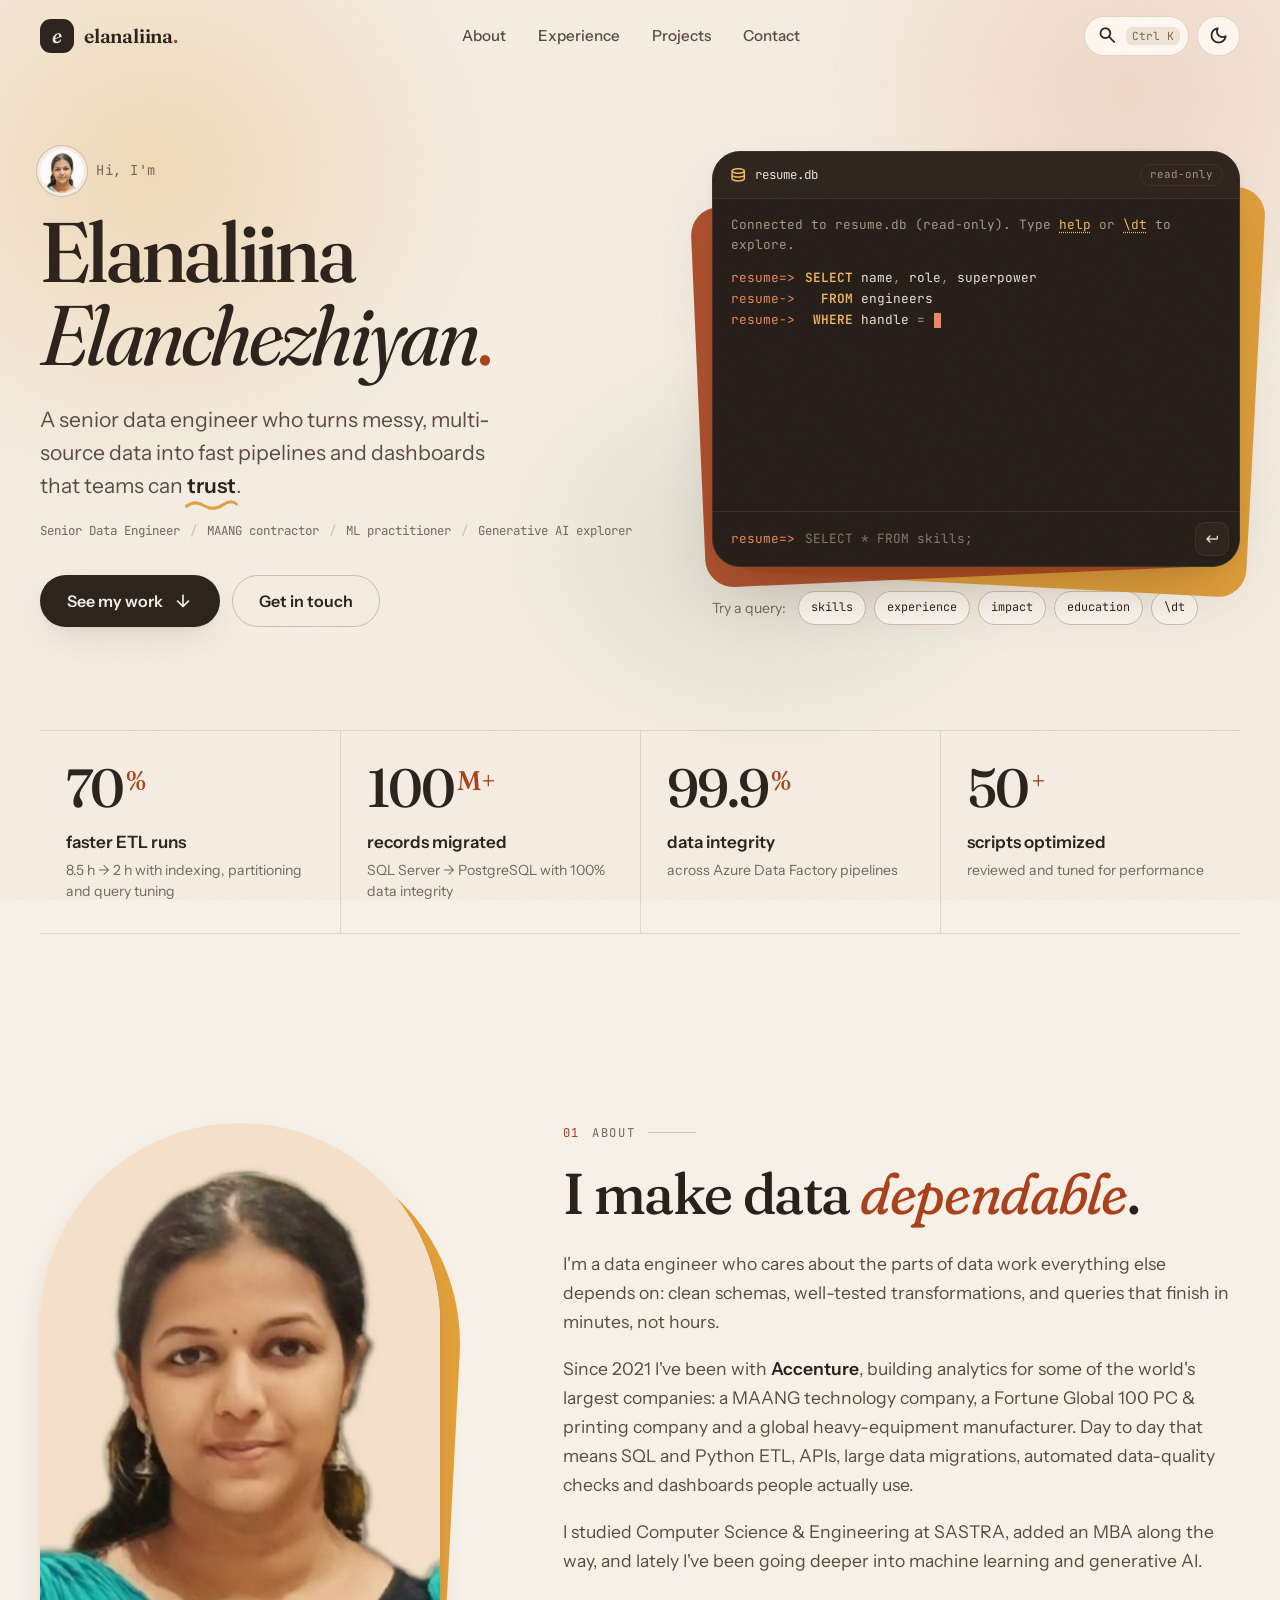
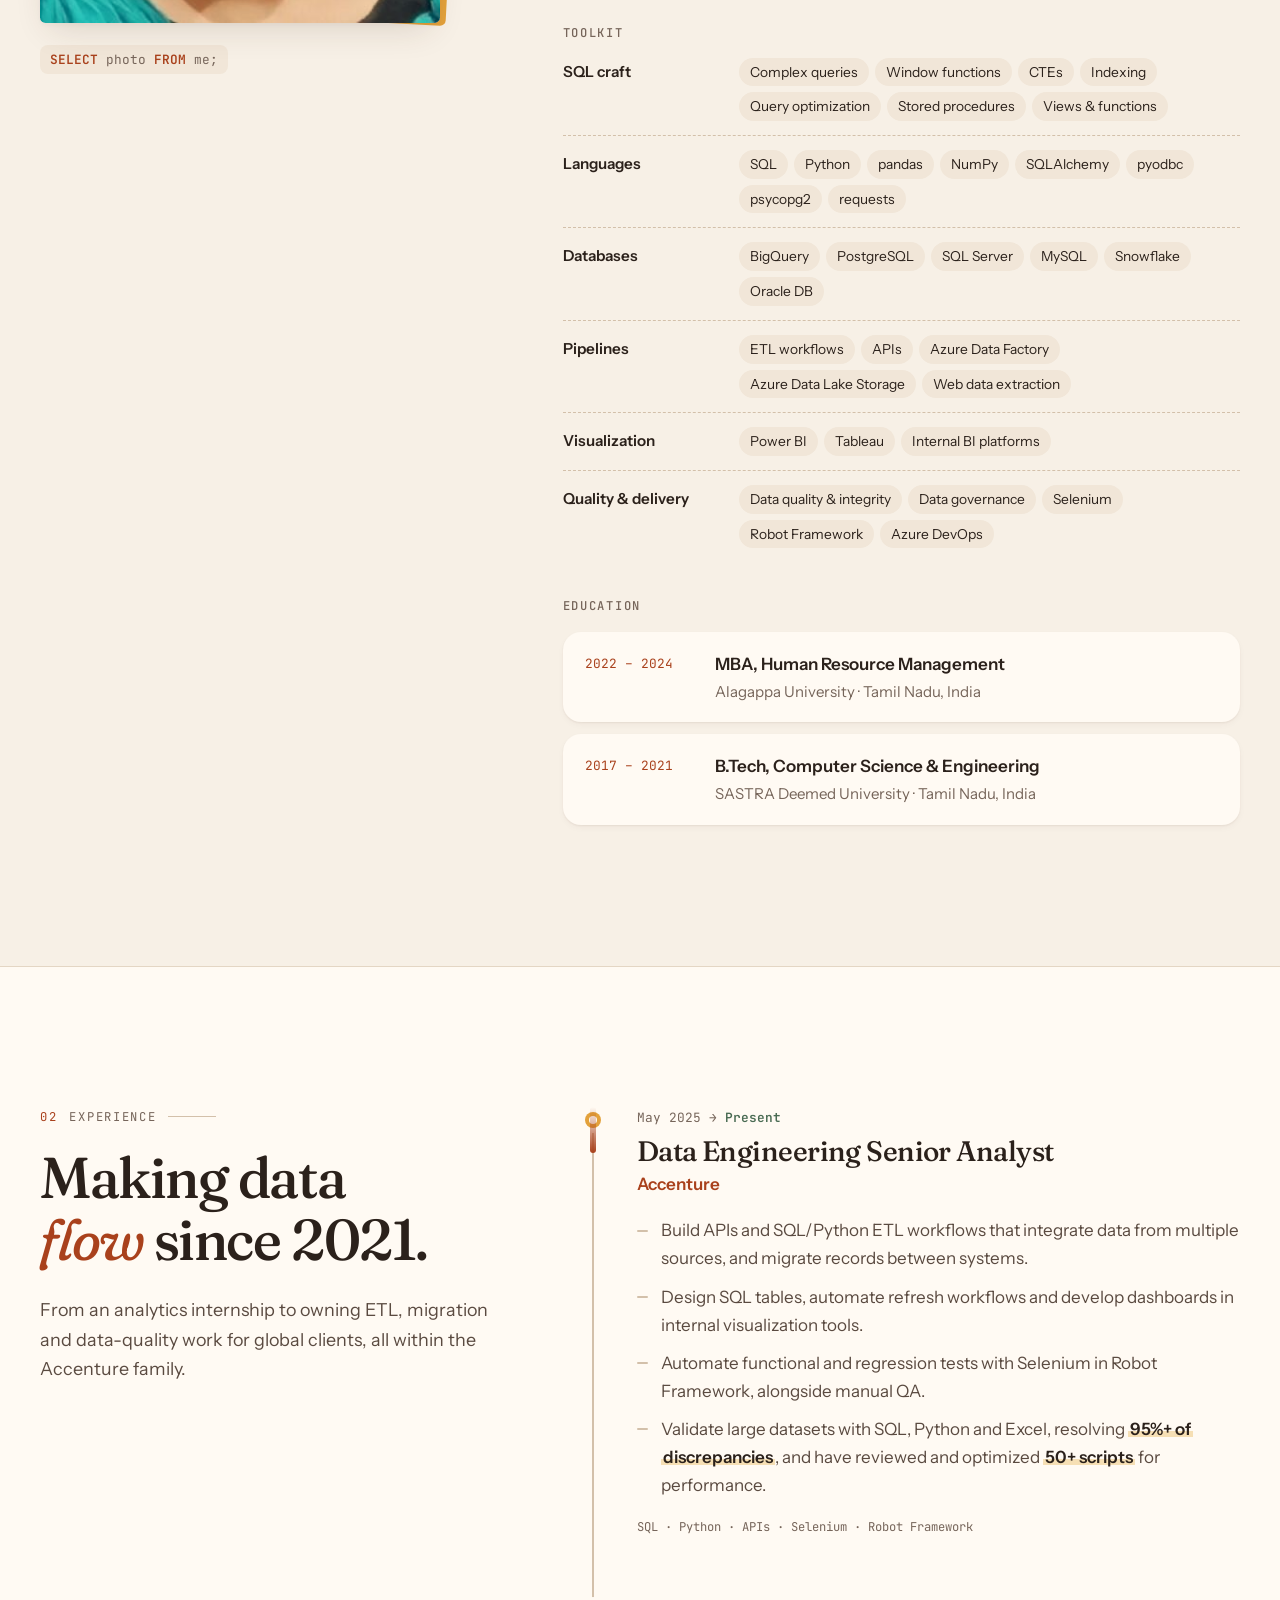
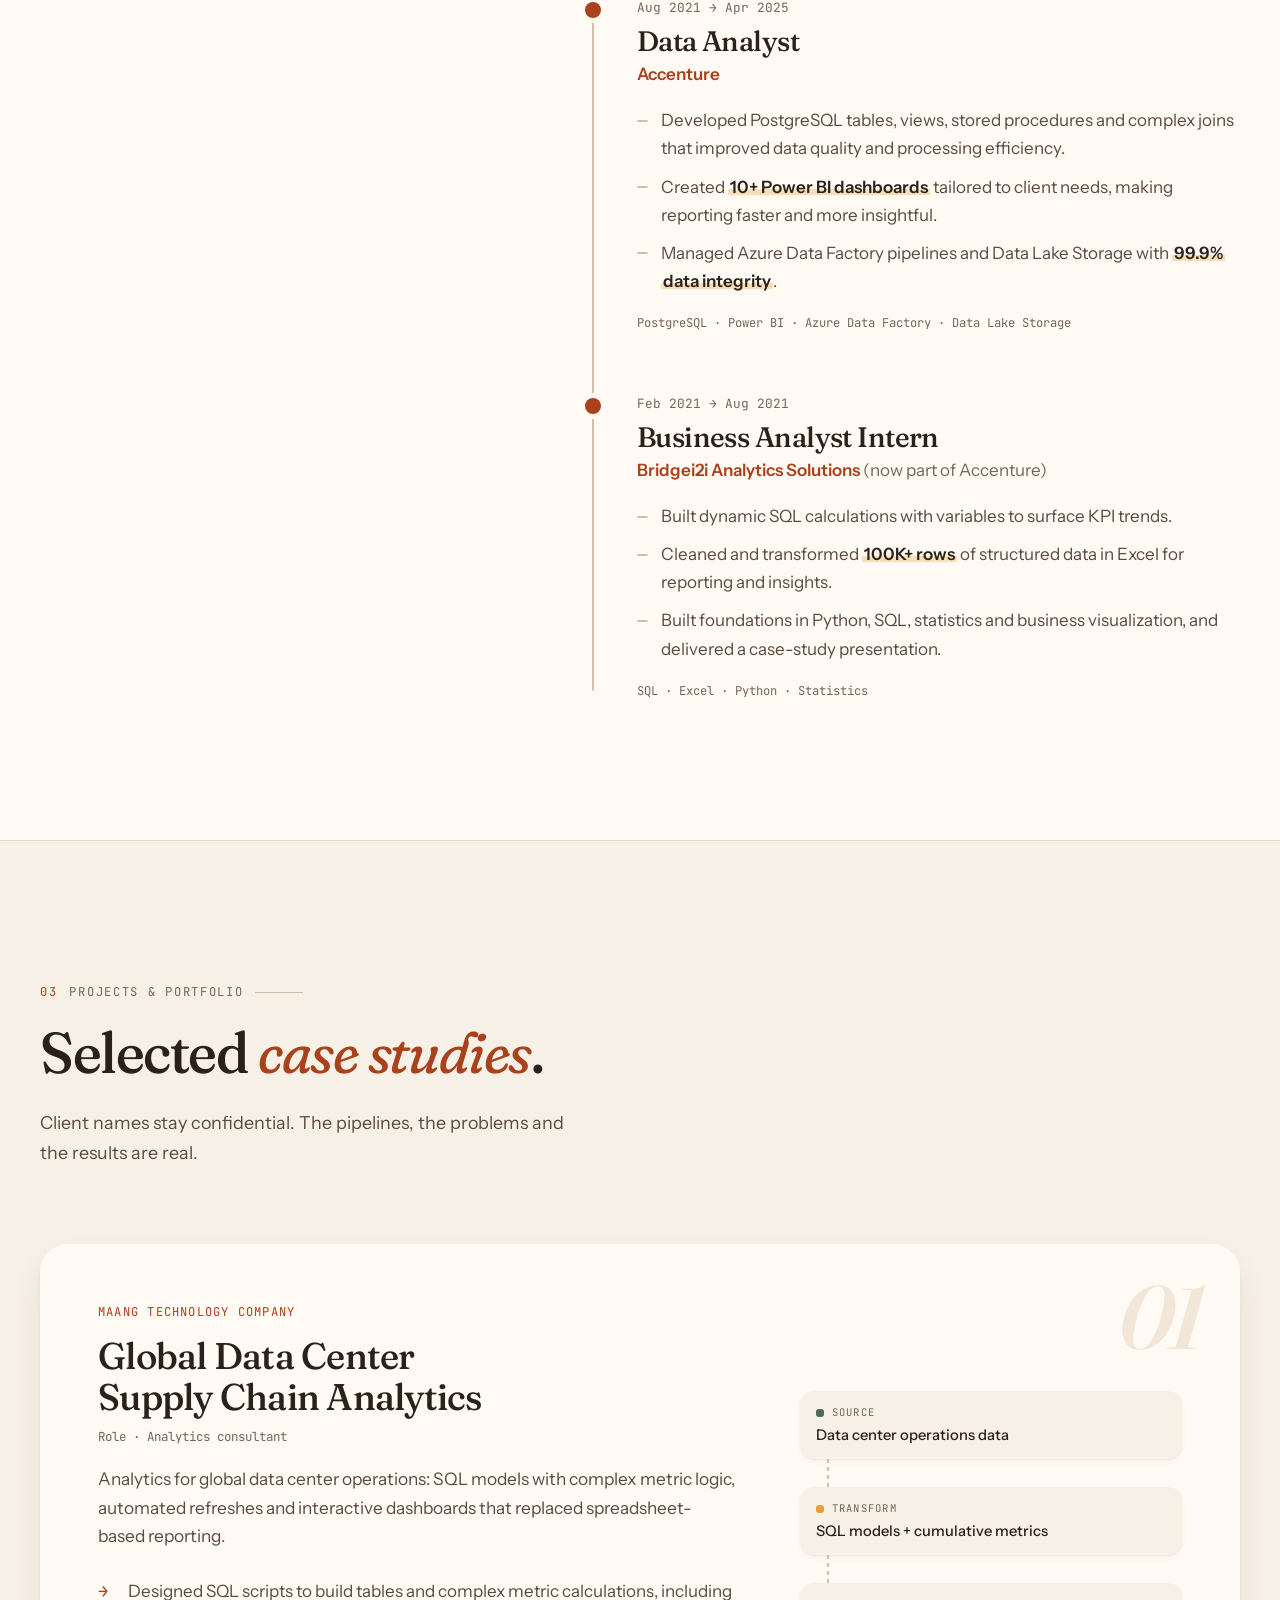
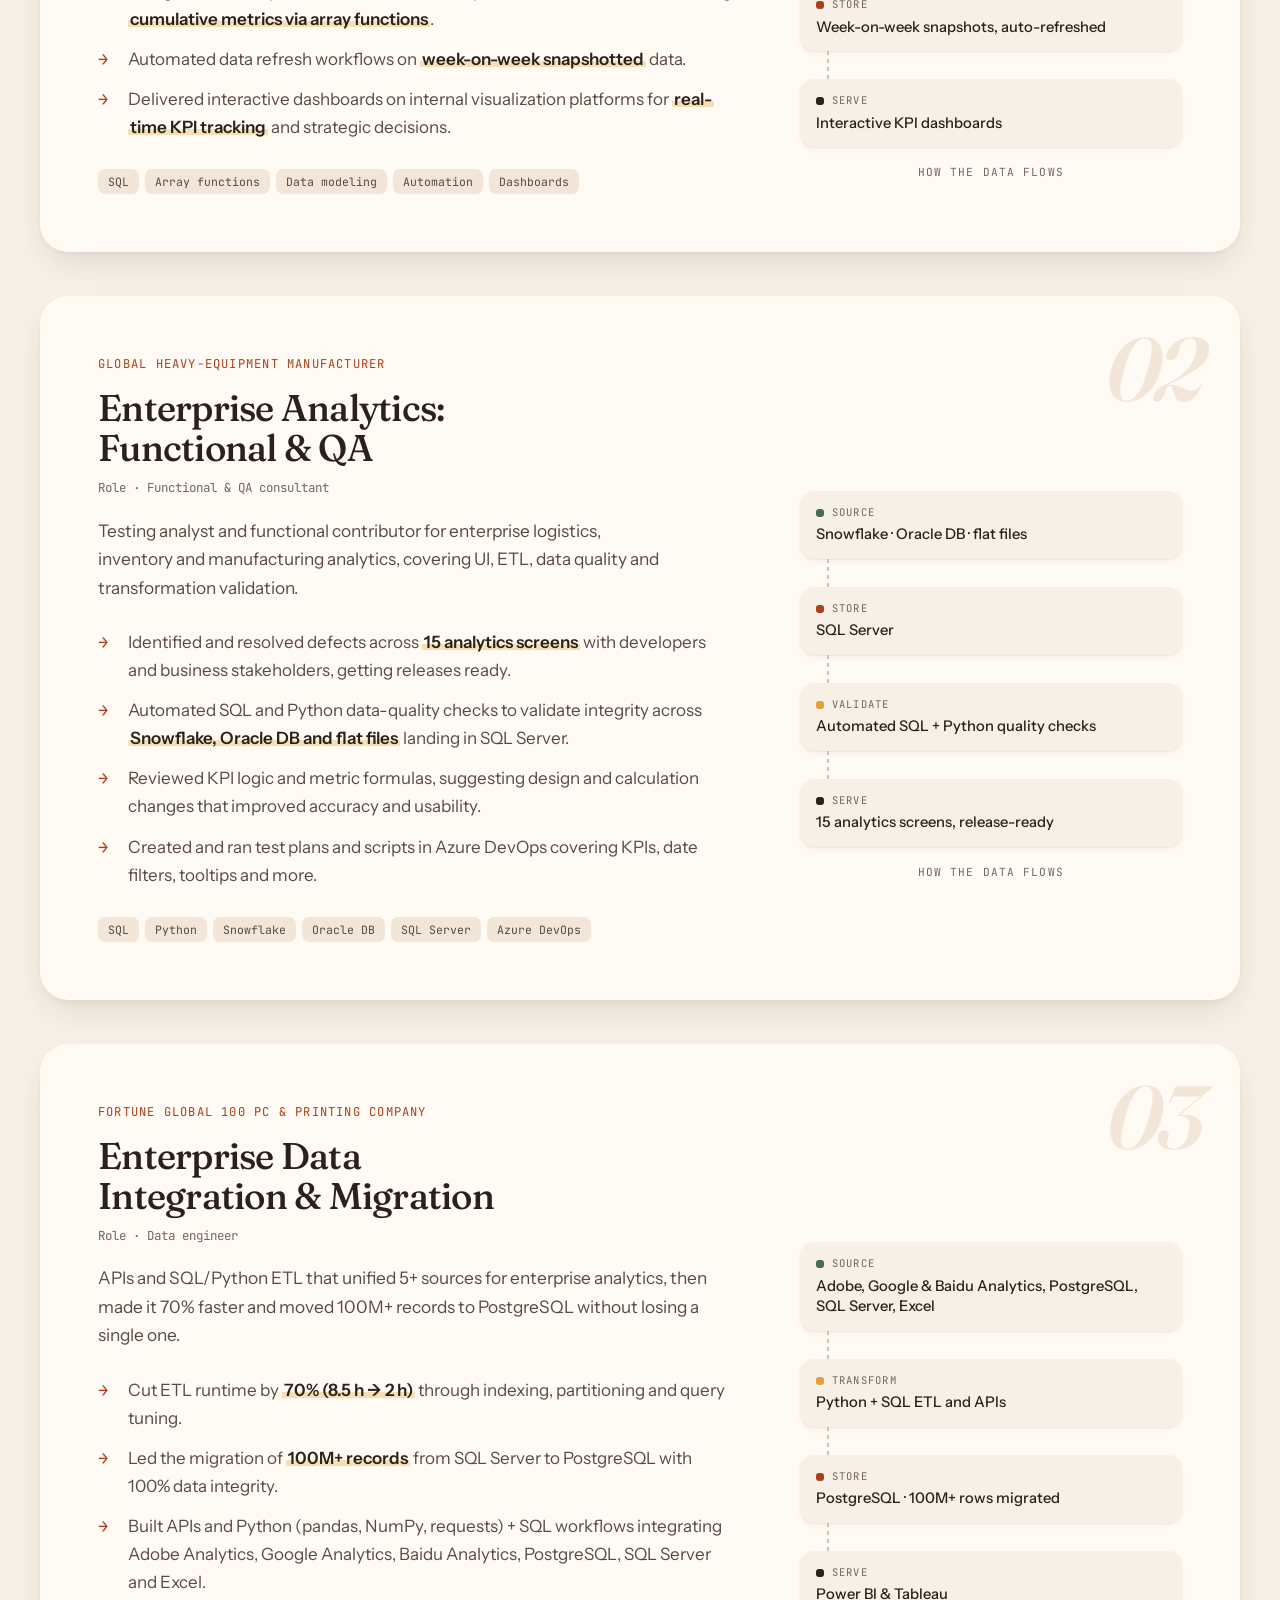
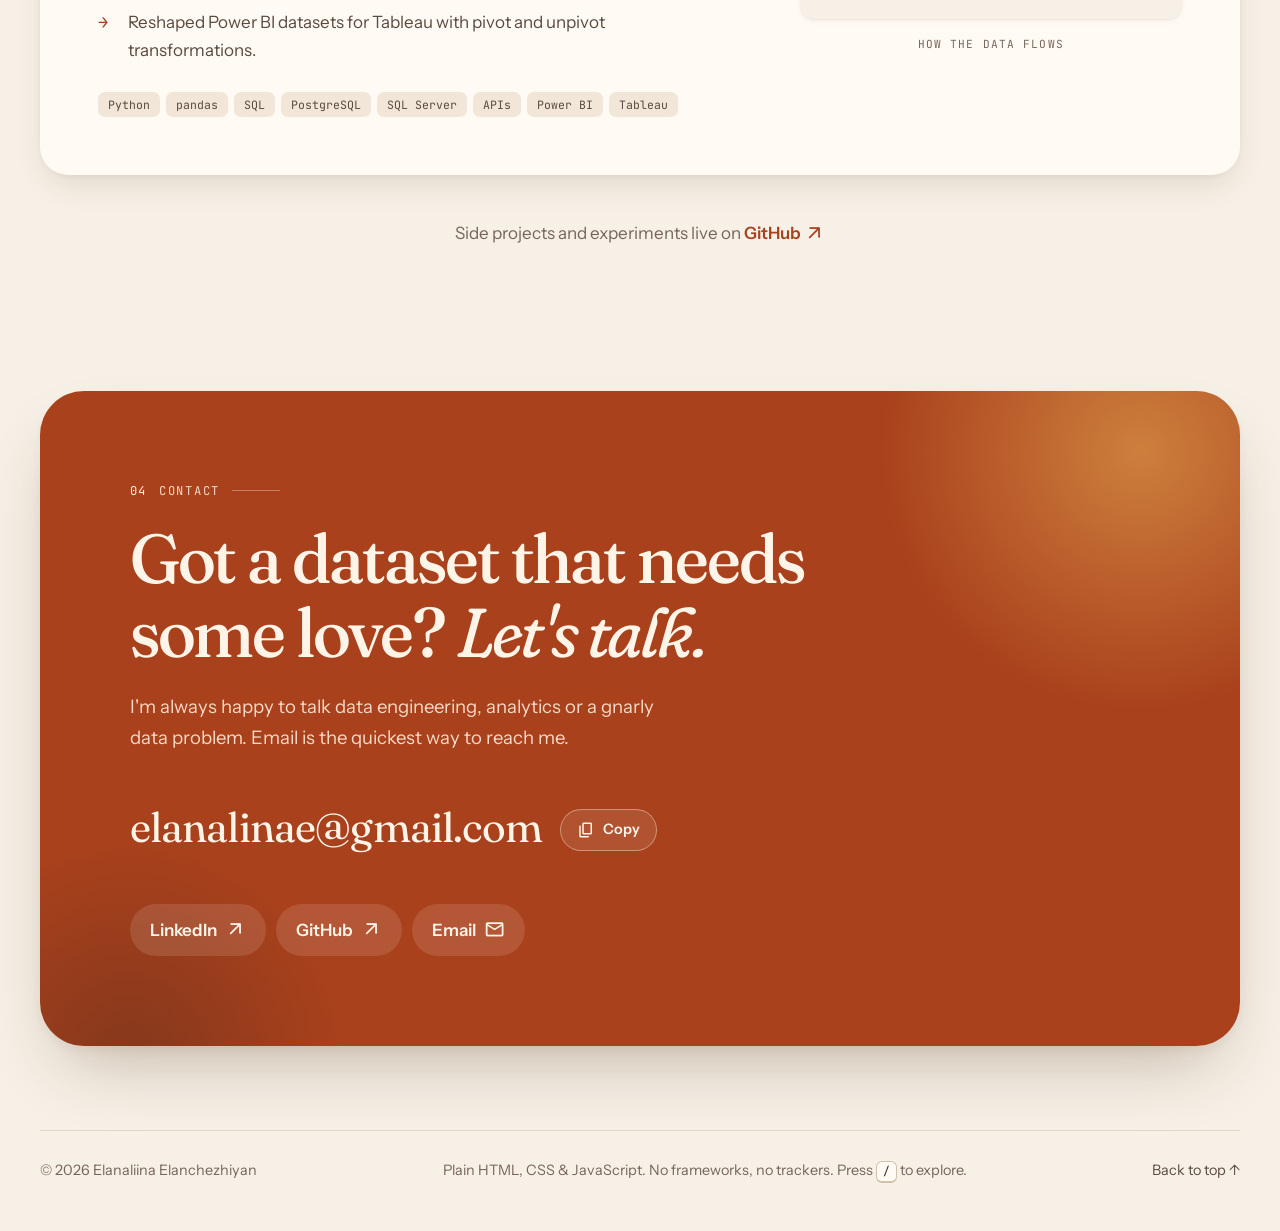
==== index.html @ 5d9b52f6 "Launch personal website Single-page site for Elanaliina Elanchezhiyan, Senior Data Engineer. Plain H" ====
<!doctype html>
<html lang="en" data-theme="light">
<head>
  <meta charset="utf-8">
  <meta name="viewport" content="width=device-width, initial-scale=1, viewport-fit=cover">
  <title>Elanaliina Elanchezhiyan — Senior Data Engineer</title>
  <meta name="description" content="Senior data engineer building SQL &amp; Python ETL pipelines, large data migrations and dashboards teams can trust. 70% faster ETL, 100M+ records migrated with 100% integrity.">
  <meta name="author" content="Elanaliina Elanchezhiyan">
  <link rel="canonical" href="https://elanalina.github.io/">
  <meta name="color-scheme" content="light dark">
  <meta name="theme-color" content="#F7F0E6">

  <!-- Social previews -->
  <meta property="og:type" content="profile">
  <meta property="profile:first_name" content="Elanaliina">
  <meta property="profile:last_name" content="Elanchezhiyan">
  <meta property="og:site_name" content="Elanaliina Elanchezhiyan">
  <meta property="og:url" content="https://elanalina.github.io/">
  <meta property="og:title" content="Elanaliina Elanchezhiyan — Senior Data Engineer">
  <meta property="og:description" content="I turn messy, multi-source data into fast pipelines and dashboards teams can trust. Come query my résumé in SQL.">
  <meta property="og:image" content="https://elanalina.github.io/assets/img/og-image.jpg">
  <meta property="og:image:width" content="1200">
  <meta property="og:image:height" content="630">
  <meta property="og:image:alt" content="Elanaliina Elanchezhiyan, Senior Data Engineer, next to a SQL console querying a résumé">
  <meta name="twitter:card" content="summary_large_image">
  <meta name="twitter:title" content="Elanaliina Elanchezhiyan — Senior Data Engineer">
  <meta name="twitter:description" content="I turn messy, multi-source data into fast pipelines and dashboards teams can trust. Come query my résumé in SQL.">
  <meta name="twitter:image" content="https://elanalina.github.io/assets/img/og-image.jpg">

  <link rel="icon" href="assets/img/favicon-48.png" type="image/png" sizes="48x48">
  <link rel="icon" href="assets/img/favicon.svg" type="image/svg+xml">
  <link rel="apple-touch-icon" href="assets/img/apple-touch-icon.png">

  <link rel="preconnect" href="https://fonts.googleapis.com">
  <link rel="preconnect" href="https://fonts.gstatic.com" crossorigin>
  <link rel="stylesheet" href="https://fonts.googleapis.com/css2?family=Fraunces:ital,opsz,wght,SOFT,WONK@0,9..144,300..800,0..100,0..1;1,9..144,300..800,0..100,0..1&amp;family=Instrument+Sans:ital,wdth,wght@0,75..100,400..700;1,75..100,400..700&amp;family=JetBrains+Mono:ital,wght@0,400..700;1,400..700&amp;display=swap">
  <link rel="stylesheet" href="https://fonts.googleapis.com/css2?family=Material+Symbols+Rounded:opsz,wght,FILL,GRAD@20..24,300..500,0..1,0&amp;icon_names=arrow_downward,arrow_outward,check,close,content_copy,dark_mode,database,keyboard_return,light_mode,mail,menu,search&amp;display=block">
  <link rel="stylesheet" href="assets/css/styles.css">

  <script>
    /* Pick the theme before first paint: ?theme= param, then saved choice, then the OS setting. */
    (function () {
      var root = document.documentElement, theme;
      try {
        theme = new URLSearchParams(location.search).get('theme') || localStorage.getItem('theme');
      } catch (e) {}
      if (theme !== 'dark' && theme !== 'light') {
        theme = window.matchMedia && matchMedia('(prefers-color-scheme: dark)').matches ? 'dark' : 'light';
      }
      root.setAttribute('data-theme', theme);
      root.classList.add('js');
    })();
  </script>

  <script type="application/ld+json">
  {
    "@context": "https://schema.org",
    "@type": "Person",
    "name": "Elanaliina Elanchezhiyan",
    "jobTitle": "Senior Data Engineer",
    "url": "https://elanalina.github.io/",
    "image": "https://elanalina.github.io/assets/img/elanaliina.jpg",
    "worksFor": { "@type": "Organization", "name": "Accenture" },
    "alumniOf": [
      { "@type": "CollegeOrUniversity", "name": "SASTRA Deemed University" },
      { "@type": "CollegeOrUniversity", "name": "Alagappa University" }
    ],
    "knowsAbout": ["Data engineering", "SQL", "Python", "ETL", "PostgreSQL", "BigQuery", "Power BI", "Data quality", "Machine learning", "Generative AI"],
    "sameAs": ["https://www.linkedin.com/in/ela-naliina-lakshmi/", "https://github.com/elanalina"]
  }
  </script>

  <script src="assets/js/data.js" defer></script>
  <script src="assets/js/sql.js" defer></script>
  <script src="assets/js/main.js" defer></script>
</head>
<body>
  <a class="skip-link" href="#main">Skip to content</a>
  <div class="grain" aria-hidden="true"></div>

  <!-- ============================== Header ============================== -->
  <header class="site-header" id="top">
    <div class="container header-inner">
      <a class="brand" href="#top" aria-label="Elanaliina Elanchezhiyan, back to top">
        <span class="brand__mark" aria-hidden="true">e</span>
        <span class="brand__name" aria-hidden="true">elanaliina<span class="brand__dot">.</span></span>
      </a>

      <nav class="site-nav" id="site-nav" aria-label="Primary">
        <ul>
          <li><a href="#about">About</a></li>
          <li><a href="#experience">Experience</a></li>
          <li><a href="#projects">Projects</a></li>
          <li><a href="#contact">Contact</a></li>
        </ul>
      </nav>

      <div class="header-actions">
        <button class="kbd-btn" id="palette-open" type="button" aria-label="Open command palette" aria-haspopup="dialog">
          <span class="ms" aria-hidden="true">search</span>
          <kbd class="kbd-hint">⌘K</kbd>
        </button>
        <button class="icon-btn" id="theme-toggle" type="button" aria-label="Switch to dark theme">
          <span class="ms theme-icon theme-icon--dark" aria-hidden="true">dark_mode</span>
          <span class="ms theme-icon theme-icon--light" aria-hidden="true">light_mode</span>
        </button>
        <button class="icon-btn menu-btn" id="menu-toggle" type="button" aria-controls="site-nav" aria-expanded="false" aria-label="Open menu">
          <span class="ms" aria-hidden="true">menu</span>
        </button>
      </div>
    </div>
  </header>

  <main id="main">
    <!-- ============================== Hero ============================== -->
    <section class="hero" id="home" aria-labelledby="hero-title">
      <div class="hero__glow" aria-hidden="true"></div>
      <div class="container hero__grid">
        <div class="hero__intro">
          <p class="hero__hello reveal">
            <img class="hero__avatar" src="assets/img/elanaliina.jpg" alt="" width="44" height="44">
            <span>Hi, I'm</span>
          </p>
          <h1 class="hero__title reveal" id="hero-title" style="--d: .08s">
            <span class="hero__first">Elanaliina</span>
            <span class="hero__last">Elanchezhiyan<span class="accent-dot">.</span></span>
          </h1>
          <p class="hero__lede reveal" style="--d: .16s">
            A senior data engineer who turns messy, multi-source data into fast pipelines and dashboards that teams can
            <span class="squiggle">trust<svg viewBox="0 0 100 12" preserveAspectRatio="none" aria-hidden="true" focusable="false"><path pathLength="1" d="M2 8.5 C 14 3, 24 3, 36 7.5 S 60 11.5, 72 6.5 S 92 2.5, 98 6"/></svg></span>.
          </p>
          <p class="hero__meta reveal" style="--d: .22s">
            <span>Senior Data Engineer</span><span aria-hidden="true">/</span><span>MAANG contractor</span><span aria-hidden="true">/</span><span>ML practitioner</span><span aria-hidden="true">/</span><span>Generative AI explorer</span>
          </p>
          <div class="hero__cta reveal" style="--d: .28s">
            <a class="btn btn--primary" href="#projects">See my work <span class="ms" aria-hidden="true">arrow_downward</span></a>
            <a class="btn btn--ghost" href="#contact">Get in touch</a>
          </div>
        </div>

        <div class="hero__console reveal" style="--d: .2s">
          <div class="console-stage">
            <div class="console" id="console">
              <div class="console__bar">
                <span class="console__title"><span class="ms" aria-hidden="true">database</span>resume.db</span>
                <span class="console__tag">read-only</span>
              </div>
              <div class="console__screen" id="console-screen" role="region" aria-label="SQL console output" tabindex="0">
                <!-- Static fallback, replaced by an interactive console when JavaScript runs. -->
                <div class="cecho">
                  <div class="cline"><span class="cps">resume=&gt;</span><code class="ccode"><span class="tok-kw">SELECT</span> name, role, superpower</code></div>
                  <div class="cline"><span class="cps">resume-&gt;</span><code class="ccode">  <span class="tok-kw">FROM</span> engineers</code></div>
                  <div class="cline"><span class="cps">resume-&gt;</span><code class="ccode"> <span class="tok-kw">WHERE</span> handle <span class="tok-punct">=</span> <span class="tok-str">'elanalina'</span><span class="tok-punct">;</span></code></div>
                </div>
                <div class="cresult">
                  <div class="cresult__scroll">
                    <table class="ctable ctable--x">
                      <caption>-[ RECORD 1 ]-</caption>
                      <tbody>
                        <tr><th scope="row">name</th><td>Elanaliina Elanchezhiyan</td></tr>
                        <tr><th scope="row">role</th><td>Senior Data Engineer</td></tr>
                        <tr><th scope="row">superpower</th><td>making slow queries fast</td></tr>
                      </tbody>
                    </table>
                  </div>
                  <div class="cfoot">(1 row)</div>
                </div>
              </div>
              <form class="console__prompt" id="console-form" autocomplete="off">
                <label class="sr-only" for="console-input">Type a SQL query about my résumé</label>
                <span class="cps" aria-hidden="true">resume=&gt;</span>
                <input id="console-input" name="q" type="text" spellcheck="false" autocapitalize="off" autocorrect="off" enterkeyhint="go" placeholder="SELECT * FROM skills;">
                <button class="console__run" type="submit" aria-label="Run query"><span class="ms" aria-hidden="true">keyboard_return</span></button>
              </form>
              <p class="sr-only" id="console-status" aria-live="polite"></p>
            </div>
          </div>
          <div class="console-chips">
            <span class="console-chips__label">Try a query:</span>
            <button class="chip" type="button" data-query="SELECT * FROM skills WHERE category = 'Databases';">skills</button>
            <button class="chip" type="button" data-query="SELECT title, company, start_date FROM experience ORDER BY start_date DESC;">experience</button>
            <button class="chip" type="button" data-query="SELECT metric, value FROM impact WHERE value > 50;">impact</button>
            <button class="chip" type="button" data-query="SELECT degree, school FROM education;">education</button>
            <button class="chip" type="button" data-query="\dt">\dt</button>
          </div>
        </div>
      </div>
    </section>

    <!-- ============================== Impact ============================== -->
    <section class="impact" aria-label="Impact in numbers">
      <div class="container">
        <ul class="impact__grid">
          <li class="impact__item reveal">
            <span class="impact__num"><span data-count="70">70</span><small>%</small></span>
            <span class="impact__label">faster ETL runs</span>
            <span class="impact__ctx">8.5 h → 2 h with indexing, partitioning and query tuning</span>
          </li>
          <li class="impact__item reveal" style="--d: .08s">
            <span class="impact__num"><span data-count="100">100</span><small>M+</small></span>
            <span class="impact__label">records migrated</span>
            <span class="impact__ctx">SQL Server → PostgreSQL with 100% data integrity</span>
          </li>
          <li class="impact__item reveal" style="--d: .16s">
            <span class="impact__num"><span data-count="99.9">99.9</span><small>%</small></span>
            <span class="impact__label">data integrity</span>
            <span class="impact__ctx">across Azure Data Factory pipelines</span>
          </li>
          <li class="impact__item reveal" style="--d: .24s">
            <span class="impact__num"><span data-count="50">50</span><small>+</small></span>
            <span class="impact__label">scripts optimized</span>
            <span class="impact__ctx">reviewed and tuned for performance</span>
          </li>
        </ul>
      </div>
    </section>

    <!-- ============================== About ============================== -->
    <section class="section about" id="about" aria-labelledby="about-title">
      <div class="container about__grid">
        <div class="about__portrait reveal">
          <figure class="portrait">
            <div class="portrait__frame">
              <img src="assets/img/elanaliina.jpg" alt="Portrait of Elanaliina Elanchezhiyan" width="524" height="523" loading="lazy" decoding="async">
            </div>
            <figcaption class="portrait__caption"><code><span class="tok-kw">SELECT</span> photo <span class="tok-kw">FROM</span> me<span class="tok-punct">;</span></code></figcaption>
          </figure>
        </div>

        <div class="about__content">
          <p class="eyebrow reveal"><span>01</span>About</p>
          <h2 class="section-title reveal" id="about-title">I make data <em>dependable</em>.</h2>
          <div class="prose reveal">
            <p>I'm a data engineer who cares about the parts of data work everything else depends on: clean schemas, well-tested transformations, and queries that finish in minutes, not hours.</p>
            <p>Since 2021 I've been with <strong>Accenture</strong>, building analytics for some of the world's largest companies: a MAANG technology company, a Fortune Global 100 PC &amp; printing company and a global heavy-equipment manufacturer. Day to day that means SQL and Python ETL, APIs, large data migrations, automated data-quality checks and dashboards people actually use.</p>
            <p>I studied Computer Science &amp; Engineering at SASTRA, added an MBA along the way, and lately I've been going deeper into machine learning and generative AI.</p>
          </div>

          <div class="toolkit reveal">
            <h3 class="mini-title">Toolkit</h3>
            <dl class="toolkit__list">
              <div class="toolkit__row">
                <dt>SQL craft</dt>
                <dd><ul class="chips"><li>Complex queries</li><li>Window functions</li><li>CTEs</li><li>Indexing</li><li>Query optimization</li><li>Stored procedures</li><li>Views &amp; functions</li></ul></dd>
              </div>
              <div class="toolkit__row">
                <dt>Languages</dt>
                <dd><ul class="chips"><li>SQL</li><li>Python</li><li>pandas</li><li>NumPy</li><li>SQLAlchemy</li><li>pyodbc</li><li>psycopg2</li><li>requests</li></ul></dd>
              </div>
              <div class="toolkit__row">
                <dt>Databases</dt>
                <dd><ul class="chips"><li>BigQuery</li><li>PostgreSQL</li><li>SQL Server</li><li>MySQL</li><li>Snowflake</li><li>Oracle DB</li></ul></dd>
              </div>
              <div class="toolkit__row">
                <dt>Pipelines</dt>
                <dd><ul class="chips"><li>ETL workflows</li><li>APIs</li><li>Azure Data Factory</li><li>Azure Data Lake Storage</li><li>Web data extraction</li></ul></dd>
              </div>
              <div class="toolkit__row">
                <dt>Visualization</dt>
                <dd><ul class="chips"><li>Power BI</li><li>Tableau</li><li>Internal BI platforms</li></ul></dd>
              </div>
              <div class="toolkit__row">
                <dt>Quality &amp; delivery</dt>
                <dd><ul class="chips"><li>Data quality &amp; integrity</li><li>Data governance</li><li>Selenium</li><li>Robot Framework</li><li>Azure DevOps</li></ul></dd>
              </div>
            </dl>
          </div>

          <div class="education reveal">
            <h3 class="mini-title">Education</h3>
            <ul class="edu">
              <li>
                <span class="edu__years">2022 – 2024</span>
                <span class="edu__degree">MBA, Human Resource Management</span>
                <span class="edu__school">Alagappa University · Tamil Nadu, India</span>
              </li>
              <li>
                <span class="edu__years">2017 – 2021</span>
                <span class="edu__degree">B.Tech, Computer Science &amp; Engineering</span>
                <span class="edu__school">SASTRA Deemed University · Tamil Nadu, India</span>
              </li>
            </ul>
          </div>
        </div>
      </div>
    </section>

    <!-- ============================== Experience ============================== -->
    <section class="section experience" id="experience" aria-labelledby="experience-title">
      <div class="container split">
        <header class="split__head">
          <p class="eyebrow reveal"><span>02</span>Experience</p>
          <h2 class="section-title reveal" id="experience-title">Making data <em>flow</em> since 2021.</h2>
          <p class="section-lede reveal">From an analytics internship to owning ETL, migration and data-quality work for global clients, all within the Accenture family.</p>
        </header>

        <ol class="timeline">
          <li class="job job--current reveal">
            <span class="job__node" aria-hidden="true"></span>
            <p class="job__when"><time datetime="2025-05">May 2025</time><span aria-hidden="true">→</span><span class="job__now">Present</span></p>
            <h3 class="job__title">Data Engineering Senior Analyst</h3>
            <p class="job__org">Accenture</p>
            <ul class="job__points">
              <li>Build APIs and SQL/Python ETL workflows that integrate data from multiple sources, and migrate records between systems.</li>
              <li>Design SQL tables, automate refresh workflows and develop dashboards in internal visualization tools.</li>
              <li>Automate functional and regression tests with Selenium in Robot Framework, alongside manual QA.</li>
              <li>Validate large datasets with SQL, Python and Excel, resolving <span class="hl">95%+ of discrepancies</span>, and have reviewed and optimized <span class="hl">50+ scripts</span> for performance.</li>
            </ul>
            <p class="job__stack">SQL · Python · APIs · Selenium · Robot Framework</p>
          </li>

          <li class="job reveal">
            <span class="job__node" aria-hidden="true"></span>
            <p class="job__when"><time datetime="2021-08">Aug 2021</time><span aria-hidden="true">→</span><time datetime="2025-04">Apr 2025</time></p>
            <h3 class="job__title">Data Analyst</h3>
            <p class="job__org">Accenture</p>
            <ul class="job__points">
              <li>Developed PostgreSQL tables, views, stored procedures and complex joins that improved data quality and processing efficiency.</li>
              <li>Created <span class="hl">10+ Power BI dashboards</span> tailored to client needs, making reporting faster and more insightful.</li>
              <li>Managed Azure Data Factory pipelines and Data Lake Storage with <span class="hl">99.9% data integrity</span>.</li>
            </ul>
            <p class="job__stack">PostgreSQL · Power BI · Azure Data Factory · Data Lake Storage</p>
          </li>

          <li class="job reveal">
            <span class="job__node" aria-hidden="true"></span>
            <p class="job__when"><time datetime="2021-02">Feb 2021</time><span aria-hidden="true">→</span><time datetime="2021-08">Aug 2021</time></p>
            <h3 class="job__title">Business Analyst Intern</h3>
            <p class="job__org">Bridgei2i Analytics Solutions <span class="job__aside">(now part of Accenture)</span></p>
            <ul class="job__points">
              <li>Built dynamic SQL calculations with variables to surface KPI trends.</li>
              <li>Cleaned and transformed <span class="hl">100K+ rows</span> of structured data in Excel for reporting and insights.</li>
              <li>Built foundations in Python, SQL, statistics and business visualization, and delivered a case-study presentation.</li>
            </ul>
            <p class="job__stack">SQL · Excel · Python · Statistics</p>
          </li>
        </ol>
      </div>
    </section>

    <!-- ============================== Projects ============================== -->
    <section class="section projects" id="projects" aria-labelledby="projects-title">
      <div class="container">
        <header class="section-head">
          <p class="eyebrow reveal"><span>03</span>Projects &amp; portfolio</p>
          <h2 class="section-title reveal" id="projects-title">Selected <em>case studies</em>.</h2>
          <p class="section-lede reveal">Client names stay confidential. The pipelines, the problems and the results are real.</p>
        </header>

        <div class="cases">
          <!-- Case 01 -->
          <article class="case reveal" aria-labelledby="case-1-title">
            <span class="case__index" aria-hidden="true">01</span>
            <div class="case__text">
              <p class="case__client">MAANG technology company</p>
              <h3 class="case__title" id="case-1-title">Global Data Center Supply Chain Analytics</h3>
              <p class="case__role">Role · Analytics consultant</p>
              <p class="case__summary">Analytics for global data center operations: SQL models with complex metric logic, automated refreshes and interactive dashboards that replaced spreadsheet-based reporting.</p>
              <ul class="case__outcomes">
                <li>Designed SQL scripts to build tables and complex metric calculations, including <span class="hl">cumulative metrics via array functions</span>.</li>
                <li>Automated data refresh workflows on <span class="hl">week-on-week snapshotted</span> data.</li>
                <li>Delivered interactive dashboards on internal visualization platforms for <span class="hl">real-time KPI tracking</span> and strategic decisions.</li>
              </ul>
              <ul class="tags" aria-label="Skills used">
                <li>SQL</li><li>Array functions</li><li>Data modeling</li><li>Automation</li><li>Dashboards</li>
              </ul>
            </div>
            <figure class="case__flow">
              <ol class="flow" aria-label="Data flow">
                <li class="flow__node flow__node--source" style="--i: 0"><span class="flow__stage">source</span><span class="flow__label">Data center operations data</span></li>
                <li class="flow__node flow__node--transform" style="--i: 1"><span class="flow__stage">transform</span><span class="flow__label">SQL models + cumulative metrics</span></li>
                <li class="flow__node flow__node--store" style="--i: 2"><span class="flow__stage">store</span><span class="flow__label">Week-on-week snapshots, auto-refreshed</span></li>
                <li class="flow__node flow__node--serve" style="--i: 3"><span class="flow__stage">serve</span><span class="flow__label">Interactive KPI dashboards</span></li>
              </ol>
              <figcaption>How the data flows</figcaption>
            </figure>
          </article>

          <!-- Case 02 -->
          <article class="case reveal" aria-labelledby="case-2-title">
            <span class="case__index" aria-hidden="true">02</span>
            <div class="case__text">
              <p class="case__client">Global heavy-equipment manufacturer</p>
              <h3 class="case__title" id="case-2-title">Enterprise Analytics: Functional &amp; QA</h3>
              <p class="case__role">Role · Functional &amp; QA consultant</p>
              <p class="case__summary">Testing analyst and functional contributor for enterprise logistics, inventory and manufacturing analytics, covering UI, ETL, data quality and transformation validation.</p>
              <ul class="case__outcomes">
                <li>Identified and resolved defects across <span class="hl">15 analytics screens</span> with developers and business stakeholders, getting releases ready.</li>
                <li>Automated SQL and Python data-quality checks to validate integrity across <span class="hl">Snowflake, Oracle DB and flat files</span> landing in SQL Server.</li>
                <li>Reviewed KPI logic and metric formulas, suggesting design and calculation changes that improved accuracy and usability.</li>
                <li>Created and ran test plans and scripts in Azure DevOps covering KPIs, date filters, tooltips and more.</li>
              </ul>
              <ul class="tags" aria-label="Skills used">
                <li>SQL</li><li>Python</li><li>Snowflake</li><li>Oracle DB</li><li>SQL Server</li><li>Azure DevOps</li>
              </ul>
            </div>
            <figure class="case__flow">
              <ol class="flow" aria-label="Data flow">
                <li class="flow__node flow__node--source" style="--i: 0"><span class="flow__stage">source</span><span class="flow__label">Snowflake · Oracle DB · flat files</span></li>
                <li class="flow__node flow__node--store" style="--i: 1"><span class="flow__stage">store</span><span class="flow__label">SQL Server</span></li>
                <li class="flow__node flow__node--transform" style="--i: 2"><span class="flow__stage">validate</span><span class="flow__label">Automated SQL + Python quality checks</span></li>
                <li class="flow__node flow__node--serve" style="--i: 3"><span class="flow__stage">serve</span><span class="flow__label">15 analytics screens, release-ready</span></li>
              </ol>
              <figcaption>How the data flows</figcaption>
            </figure>
          </article>

          <!-- Case 03 -->
          <article class="case reveal" aria-labelledby="case-3-title">
            <span class="case__index" aria-hidden="true">03</span>
            <div class="case__text">
              <p class="case__client">Fortune Global 100 PC &amp; printing company</p>
              <h3 class="case__title" id="case-3-title">Enterprise Data Integration &amp; Migration</h3>
              <p class="case__role">Role · Data engineer</p>
              <p class="case__summary">APIs and SQL/Python ETL that unified 5+ sources for enterprise analytics, then made it 70% faster and moved 100M+ records to PostgreSQL without losing a single one.</p>
              <ul class="case__outcomes">
                <li>Cut ETL runtime by <span class="hl">70% (8.5 h → 2 h)</span> through indexing, partitioning and query tuning.</li>
                <li>Led the migration of <span class="hl">100M+ records</span> from SQL Server to PostgreSQL with 100% data integrity.</li>
                <li>Built APIs and Python (pandas, NumPy, requests) + SQL workflows integrating Adobe Analytics, Google Analytics, Baidu Analytics, PostgreSQL, SQL Server and Excel.</li>
                <li>Reshaped Power BI datasets for Tableau with pivot and unpivot transformations.</li>
              </ul>
              <ul class="tags" aria-label="Skills used">
                <li>Python</li><li>pandas</li><li>SQL</li><li>PostgreSQL</li><li>SQL Server</li><li>APIs</li><li>Power BI</li><li>Tableau</li>
              </ul>
            </div>
            <figure class="case__flow">
              <ol class="flow" aria-label="Data flow">
                <li class="flow__node flow__node--source" style="--i: 0"><span class="flow__stage">source</span><span class="flow__label">Adobe, Google &amp; Baidu Analytics, PostgreSQL, SQL Server, Excel</span></li>
                <li class="flow__node flow__node--transform" style="--i: 1"><span class="flow__stage">transform</span><span class="flow__label">Python + SQL ETL and APIs</span></li>
                <li class="flow__node flow__node--store" style="--i: 2"><span class="flow__stage">store</span><span class="flow__label">PostgreSQL · 100M+ rows migrated</span></li>
                <li class="flow__node flow__node--serve" style="--i: 3"><span class="flow__stage">serve</span><span class="flow__label">Power BI &amp; Tableau</span></li>
              </ol>
              <figcaption>How the data flows</figcaption>
            </figure>
          </article>
        </div>

        <p class="projects__more reveal">Side projects and experiments live on <a href="https://github.com/elanalina" target="_blank" rel="noopener">GitHub <span class="ms" aria-hidden="true">arrow_outward</span></a></p>
      </div>
    </section>

    <!-- ============================== Contact ============================== -->
    <section class="contact" id="contact" aria-labelledby="contact-title">
      <div class="container">
        <div class="contact__card reveal">
          <p class="eyebrow"><span>04</span>Contact</p>
          <h2 class="contact__title" id="contact-title">Got a dataset that needs some love? <em>Let's talk.</em></h2>
          <p class="contact__text">I'm always happy to talk data engineering, analytics or a gnarly data problem. Email is the quickest way to reach me.</p>
          <div class="contact__email">
            <a class="contact__address" href="mailto:elanalinae@gmail.com">elanalinae@gmail.com</a>
            <button class="copy-btn" type="button" data-copy-email>
              <span class="ms" aria-hidden="true">content_copy</span><span class="copy-btn__label">Copy</span>
            </button>
          </div>
          <ul class="contact__links">
            <li><a href="https://www.linkedin.com/in/ela-naliina-lakshmi/" target="_blank" rel="noopener">LinkedIn <span class="ms" aria-hidden="true">arrow_outward</span></a></li>
            <li><a href="https://github.com/elanalina" target="_blank" rel="noopener">GitHub <span class="ms" aria-hidden="true">arrow_outward</span></a></li>
            <li><a href="mailto:elanalinae@gmail.com">Email <span class="ms" aria-hidden="true">mail</span></a></li>
          </ul>
        </div>
      </div>
    </section>
  </main>

  <!-- ============================== Footer ============================== -->
  <footer class="site-footer">
    <div class="container footer-inner">
      <p>© <span id="year">2026</span> Elanaliina Elanchezhiyan</p>
      <p class="footer-note">Plain HTML, CSS &amp; JavaScript. No frameworks, no trackers.<span class="footer-kbd"> Press <kbd>/</kbd> to explore.</span></p>
      <a class="to-top" href="#top">Back to top ↑</a>
    </div>
  </footer>

  <!-- Command palette -->
  <dialog class="palette" id="palette" aria-label="Command palette">
    <div class="palette__search">
      <span class="ms" aria-hidden="true">search</span>
      <input id="palette-input" type="text" placeholder="Jump to a section, copy my email, switch theme…" autocomplete="off" spellcheck="false" role="combobox" aria-expanded="true" aria-controls="palette-list" aria-autocomplete="list" aria-label="Search commands">
      <kbd>esc</kbd>
    </div>
    <ul class="palette__list" id="palette-list" role="listbox" aria-label="Commands"></ul>
    <p class="palette__foot"><span><kbd>↑</kbd> <kbd>↓</kbd> navigate</span><span><kbd>↵</kbd> select</span><span><kbd>esc</kbd> close</span></p>
  </dialog>

  <div class="toast" id="toast" role="status" aria-live="polite"></div>
</body>
</html>
---- assets/css/styles.css ----
/* ==========================================================================
   Elanaliina Elanchezhiyan · personal site
   Plain CSS, no build step. Design tokens first, then layout and components.
   ========================================================================== */

/* ---------- Design tokens ---------- */
:root {
  --font-display: "Fraunces", "Iowan Old Style", "Palatino Linotype", Georgia, serif;
  --font-body: "Instrument Sans", ui-sans-serif, system-ui, -apple-system, "Segoe UI", Roboto, sans-serif;
  --font-mono: "JetBrains Mono", ui-monospace, SFMono-Regular, Menlo, Consolas, monospace;

  --radius-sm: 10px;
  --radius: 18px;
  --radius-lg: 28px;

  --container: 1200px;
  --gutter: clamp(20px, 4vw, 40px);
  --section-pad: clamp(84px, 11vw, 150px);
  --header-h: 72px;

  --ease-out: cubic-bezier(.22, 1, .36, 1);
  --ease-spring: cubic-bezier(.34, 1.56, .64, 1);

  /* Light theme: warm paper, espresso ink, terracotta + marigold accents */
  --bg: #F7F0E6;
  --bg-rgb: 247 240 230;
  --surface: #FFFAF3;
  --surface-2: #F1E6D8;
  --ink: #2B211B;
  --ink-2: #5A4A40;
  --muted: #76655A;
  --line: #E4D6C4;
  --line-strong: #D3C0AA;
  --accent: #A9411C;
  --accent-hover: #8F3415;
  --accent-soft: #F3D9C8;
  --marigold: #E3A13B;
  --marigold-soft: #F6DFB4;
  --sage: #4A6B53;
  --on-accent: #FFF6EC;
  --glow-1: rgb(227 161 59 / .26);
  --glow-2: rgb(210 95 51 / .16);
  --glow-3: rgb(74 107 83 / .14);
  --shadow-color: 70 42 22;
  --shadow-sm: 0 1px 2px rgb(var(--shadow-color) / .06), 0 3px 8px -2px rgb(var(--shadow-color) / .06);
  --shadow: 0 2px 4px rgb(var(--shadow-color) / .04), 0 14px 34px -10px rgb(var(--shadow-color) / .16);
  --shadow-lg: 0 4px 10px rgb(var(--shadow-color) / .05), 0 34px 70px -24px rgb(var(--shadow-color) / .32);
  --grain-opacity: .6;
  --portrait-bg: #F4E0CA;

  /* SQL console: espresso in both themes */
  --c-bg: #241C17;
  --c-bg-2: #2D231D;
  --c-line: #3D3029;
  --c-text: #EFE3D3;
  --c-muted: #A79686;
  --c-kw: #F2BC5E;
  --c-str: #A9D1A4;
  --c-num: #F39A6B;
  --c-prompt: #F08A5D;
  --c-err: #FF9F8C;

  --contact-bg: #A9411C;
  --contact-ink: #FFF4E8;
  --contact-ink-2: #F6D9C6;

  color-scheme: light;
}

[data-theme="dark"] {
  --bg: #16110E;
  --bg-rgb: 22 17 14;
  --surface: #201914;
  --surface-2: #2B221C;
  --ink: #F4EADF;
  --ink-2: #D3C5B6;
  --muted: #A69585;
  --line: #342922;
  --line-strong: #4A3B31;
  --accent: #F08A5D;
  --accent-hover: #F6A67F;
  --accent-soft: #4A2B1D;
  --marigold: #F2BC5E;
  --marigold-soft: #5A4220;
  --sage: #94BE9C;
  --on-accent: #1B1410;
  --glow-1: rgb(242 188 94 / .12);
  --glow-2: rgb(240 138 93 / .10);
  --glow-3: rgb(148 190 156 / .07);
  --shadow-color: 0 0 0;
  --shadow-sm: 0 1px 2px rgb(0 0 0 / .3), 0 3px 8px -2px rgb(0 0 0 / .3);
  --shadow: 0 2px 4px rgb(0 0 0 / .25), 0 16px 36px -12px rgb(0 0 0 / .55);
  --shadow-lg: 0 4px 10px rgb(0 0 0 / .3), 0 36px 70px -24px rgb(0 0 0 / .7);
  --grain-opacity: .35;
  --portrait-bg: #EBD6BF;
  --c-bg: #211913;
  --c-bg-2: #2A2019;
  --contact-bg: #8E3517;

  color-scheme: dark;
}

/* ---------- Base ---------- */
*, *::before, *::after { box-sizing: border-box; }

html {
  -webkit-text-size-adjust: 100%;
  text-size-adjust: 100%;
  scroll-behavior: smooth;
  scroll-padding-top: calc(var(--header-h) + 16px);
}

body {
  margin: 0;
  min-height: 100vh;
  background: var(--bg);
  color: var(--ink-2);
  font-family: var(--font-body);
  font-size: 1.0625rem;
  line-height: 1.65;
  -webkit-font-smoothing: antialiased;
  -moz-osx-font-smoothing: grayscale;
  text-rendering: optimizeLegibility;
  overflow-x: clip;
  transition: background-color .4s var(--ease-out), color .4s var(--ease-out);
}

h1, h2, h3 {
  margin: 0;
  font-family: var(--font-display);
  font-weight: 500;
  line-height: 1.08;
  letter-spacing: -0.02em;
  color: var(--ink);
  font-optical-sizing: auto;
  font-variation-settings: "SOFT" 30, "WONK" 0;
  text-wrap: balance;
}

p { margin: 0 0 1em; text-wrap: pretty; }

a {
  color: var(--accent);
  text-decoration-thickness: 1px;
  text-underline-offset: .2em;
  transition: color .2s;
}
a:hover { color: var(--accent-hover); }

img { max-width: 100%; display: block; }

code, kbd { font-family: var(--font-mono); }

kbd {
  display: inline-block;
  min-width: 1.6em;
  padding: 1px 6px;
  border: 1px solid var(--line-strong);
  border-bottom-width: 2px;
  border-radius: 6px;
  background: var(--surface);
  color: var(--ink);
  font-size: .78em;
  line-height: 1.5;
  text-align: center;
}

::selection { background: var(--marigold-soft); color: var(--ink); }

:focus-visible { outline: 2px solid var(--accent); outline-offset: 3px; }

button { font: inherit; }

.container {
  width: min(100% - 2 * var(--gutter), var(--container));
  margin-inline: auto;
}

.section { position: relative; padding-block: var(--section-pad); }

.sr-only {
  position: absolute !important;
  width: 1px; height: 1px;
  padding: 0; margin: -1px;
  overflow: hidden;
  clip: rect(0 0 0 0);
  white-space: nowrap;
  border: 0;
}

.skip-link {
  position: absolute;
  left: 16px; top: -100px;
  z-index: 100;
  padding: 10px 16px;
  border-radius: 10px;
  background: var(--ink);
  color: var(--bg);
  font-weight: 600;
  text-decoration: none;
  transition: top .2s var(--ease-out);
}
.skip-link:focus { top: 16px; color: var(--bg); }

/* Material Symbols (subset loaded from Google Fonts) */
.ms {
  display: inline-block;
  width: 1em;
  overflow: hidden;
  font-family: "Material Symbols Rounded";
  font-weight: normal;
  font-style: normal;
  font-size: 1.25em;
  line-height: 1;
  letter-spacing: normal;
  text-transform: none;
  white-space: nowrap;
  direction: ltr;
  vertical-align: -0.22em;
  font-feature-settings: "liga";
  font-variation-settings: "FILL" 0, "wght" 400, "GRAD" 0, "opsz" 24;
  -webkit-font-smoothing: antialiased;
  user-select: none;
}

/* Paper grain: a tiny SVG noise tile over everything, for warmth and depth */
.grain {
  position: fixed;
  inset: 0;
  z-index: 70;
  pointer-events: none;
  opacity: var(--grain-opacity);
  background-image: url("data:image/svg+xml,%3Csvg xmlns='http://www.w3.org/2000/svg' width='180' height='180'%3E%3Cfilter id='n'%3E%3CfeTurbulence type='fractalNoise' baseFrequency='.85' numOctaves='3' stitchTiles='stitch'/%3E%3CfeColorMatrix values='0 0 0 0 .32 0 0 0 0 .22 0 0 0 0 .14 0 0 0 .11 0'/%3E%3C/filter%3E%3Crect width='100%25' height='100%25' filter='url(%23n)'/%3E%3C/svg%3E");
}
[data-theme="dark"] .grain {
  background-image: url("data:image/svg+xml,%3Csvg xmlns='http://www.w3.org/2000/svg' width='180' height='180'%3E%3Cfilter id='n'%3E%3CfeTurbulence type='fractalNoise' baseFrequency='.85' numOctaves='3' stitchTiles='stitch'/%3E%3CfeColorMatrix values='0 0 0 0 1 0 0 0 0 .92 0 0 0 0 .84 0 0 0 .07 0'/%3E%3C/filter%3E%3Crect width='100%25' height='100%25' filter='url(%23n)'/%3E%3C/svg%3E");
}

/* ---------- Header ---------- */
.site-header {
  position: sticky;
  top: 0;
  z-index: 50;
  transition: background-color .3s var(--ease-out), box-shadow .3s var(--ease-out);
}
.site-header.is-scrolled {
  background: rgb(var(--bg-rgb) / .8);
  -webkit-backdrop-filter: saturate(1.4) blur(14px);
  backdrop-filter: saturate(1.4) blur(14px);
  box-shadow: 0 1px 0 var(--line);
}

.header-inner {
  display: flex;
  align-items: center;
  justify-content: space-between;
  gap: 20px;
  height: var(--header-h);
}

.brand {
  display: inline-flex;
  align-items: center;
  gap: 10px;
  color: var(--ink);
  font-family: var(--font-display);
  font-size: 1.22rem;
  font-weight: 600;
  letter-spacing: -0.01em;
  text-decoration: none;
}
.brand:hover { color: var(--ink); }
.brand__mark {
  display: grid;
  place-items: center;
  width: 34px;
  height: 34px;
  padding-bottom: 3px;
  border-radius: 11px;
  background: var(--ink);
  color: var(--bg);
  font-size: 1.3rem;
  font-style: italic;
  font-weight: 500;
  transition: transform .5s var(--ease-spring), background-color .3s;
}
.brand:hover .brand__mark { transform: rotate(-8deg) scale(1.06); background: var(--accent); color: var(--on-accent); }
.brand__dot { color: var(--accent); }

.site-nav ul { display: flex; gap: 4px; margin: 0; padding: 0; list-style: none; }
.site-nav a {
  position: relative;
  display: block;
  padding: 8px 14px;
  border-radius: 999px;
  color: var(--ink-2);
  font-size: .95rem;
  font-weight: 500;
  text-decoration: none;
  transition: color .2s, background-color .2s;
}
.site-nav a:hover { color: var(--ink); background: var(--surface-2); }
.site-nav a.is-active { color: var(--ink); }
.site-nav a.is-active::after {
  content: "";
  position: absolute;
  left: 50%;
  bottom: 1px;
  width: 4px;
  height: 4px;
  border-radius: 50%;
  background: var(--accent);
  transform: translateX(-50%);
}

.header-actions { display: flex; align-items: center; gap: 8px; }

.icon-btn,
.kbd-btn {
  display: inline-flex;
  align-items: center;
  justify-content: center;
  gap: 8px;
  height: 40px;
  min-width: 40px;
  padding: 0 10px;
  border: 1px solid var(--line);
  border-radius: 999px;
  background: var(--surface);
  color: var(--ink);
  cursor: pointer;
  transition: transform .25s var(--ease-out), border-color .2s, background-color .2s;
}
.icon-btn:hover,
.kbd-btn:hover { border-color: var(--line-strong); transform: translateY(-1px); }
.kbd-btn { padding: 0 8px 0 12px; }
.kbd-btn .kbd-hint { border: 0; background: var(--surface-2); color: var(--muted); font-size: .7rem; }

.theme-icon { transition: transform .6s var(--ease-spring); }
.theme-icon--light,
[data-theme="dark"] .theme-icon--dark { display: none; }
[data-theme="dark"] .theme-icon--light { display: inline-block; }
#theme-toggle:hover .theme-icon { transform: rotate(-25deg); }

.menu-btn { display: none; }

@media (max-width: 760px) {
  .js .menu-btn { display: inline-flex; }
  .js .site-nav {
    position: fixed;
    top: calc(var(--header-h) - 4px);
    left: 12px;
    right: 12px;
    padding: 8px;
    border: 1px solid var(--line);
    border-radius: var(--radius);
    background: var(--surface);
    box-shadow: var(--shadow-lg);
    opacity: 0;
    visibility: hidden;
    transform: translateY(-8px) scale(.98);
    transform-origin: top right;
    transition: opacity .25s var(--ease-out), transform .25s var(--ease-out), visibility .25s;
  }
  .js .site-nav.is-open { opacity: 1; visibility: visible; transform: none; }
  .js .site-nav ul { flex-direction: column; gap: 2px; }
  .js .site-nav a { padding: 12px 14px; border-radius: 12px; font-size: 1.05rem; }
  .js .site-nav a.is-active { background: var(--surface-2); }
  .js .site-nav a.is-active::after { display: none; }
  .kbd-btn { padding: 0 10px; }
  .kbd-btn .kbd-hint { display: none; }
  .brand__name { display: none; }
}
@media (max-width: 760px) {
  html:not(.js) .header-inner { flex-wrap: wrap; height: auto; padding-block: 12px; }
}

/* ---------- Buttons ---------- */
.btn {
  --btn-bg: transparent;
  --btn-ink: var(--ink);
  display: inline-flex;
  align-items: center;
  gap: 10px;
  height: 52px;
  padding: 0 26px;
  border: 1px solid transparent;
  border-radius: 999px;
  background: var(--btn-bg);
  color: var(--btn-ink);
  font: 600 1rem/1 var(--font-body);
  text-decoration: none;
  cursor: pointer;
  transition: transform .4s var(--ease-spring), background-color .25s, color .25s, border-color .25s, box-shadow .3s;
}
.btn .ms { transition: transform .4s var(--ease-spring); }
.btn:hover { color: var(--btn-ink); transform: translateY(-2px); }
.btn:active { transform: translateY(0) scale(.98); }
.btn--primary { --btn-bg: var(--ink); --btn-ink: var(--bg); box-shadow: var(--shadow); }
.btn--primary:hover { --btn-bg: var(--accent); --btn-ink: var(--on-accent); box-shadow: var(--shadow-lg); }
.btn--primary:hover .ms { transform: translateY(3px); }
.btn--ghost { border-color: var(--line-strong); background: rgb(var(--bg-rgb) / .5); }
.btn--ghost:hover { border-color: var(--ink); }

/* ---------- Section heads ---------- */
.eyebrow {
  display: flex;
  align-items: center;
  gap: 12px;
  margin: 0 0 20px;
  color: var(--muted);
  font-family: var(--font-mono);
  font-size: .76rem;
  letter-spacing: .14em;
  text-transform: uppercase;
}
.eyebrow span { color: var(--accent); }
.eyebrow::after { content: ""; width: 48px; height: 1px; background: var(--line-strong); }

.section-title {
  margin-bottom: 24px;
  font-size: clamp(2.2rem, 4.6vw, 3.6rem);
  letter-spacing: -0.025em;
}
.section-title em,
.contact__title em {
  font-style: italic;
  font-weight: 400;
  font-variation-settings: "SOFT" 100, "WONK" 1;
}
.section-title em { color: var(--accent); }

.section-lede { max-width: 44ch; color: var(--ink-2); font-size: 1.12rem; }
.section-head { max-width: 760px; margin-bottom: clamp(48px, 6vw, 80px); }

/* Highlighter-pen emphasis for metrics */
.hl {
  padding: 0 2px;
  background: linear-gradient(transparent 58%, var(--marigold-soft) 58%, var(--marigold-soft) 92%, transparent 92%);
  color: var(--ink);
  font-weight: 600;
  -webkit-box-decoration-break: clone;
  box-decoration-break: clone;
}

/* ---------- Hero ---------- */
.hero {
  position: relative;
  isolation: isolate;
  padding-block: clamp(36px, 6vw, 88px) clamp(64px, 8vw, 112px);
}
.hero__glow {
  position: absolute;
  inset: -30% 0 -20%;
  z-index: -1;
  overflow: hidden;
  pointer-events: none;
}
.hero__glow::before {
  content: "";
  position: absolute;
  inset: 0;
  background:
    radial-gradient(38% 46% at 12% 30%, var(--glow-1), transparent 70%),
    radial-gradient(34% 42% at 88% 22%, var(--glow-2), transparent 70%),
    radial-gradient(30% 30% at 60% 68%, var(--glow-3), transparent 70%);
  animation: drift 24s ease-in-out infinite alternate;
}

.hero__grid {
  display: grid;
  grid-template-columns: minmax(0, 1.06fr) minmax(0, .94fr);
  gap: clamp(40px, 6vw, 84px);
  align-items: center;
}

.hero__hello {
  display: flex;
  align-items: center;
  gap: 12px;
  margin-bottom: 18px;
  color: var(--muted);
  font-family: var(--font-mono);
  font-size: .86rem;
  letter-spacing: .04em;
}
.hero__avatar {
  width: 44px;
  height: 44px;
  border-radius: 50%;
  object-fit: cover;
  object-position: 50% 28%;
  background: var(--portrait-bg);
  box-shadow: 0 0 0 3px var(--bg), 0 0 0 4px var(--line-strong);
}

.hero__title {
  margin-bottom: 28px;
  font-size: clamp(2.8rem, 6.6vw, 5.6rem);
  line-height: .98;
  letter-spacing: -0.032em;
}
.hero__first,
.hero__last {
  display: block;
  transition: font-variation-settings .7s var(--ease-out);
}
.hero__last { font-style: italic; font-weight: 400; white-space: nowrap; }
.hero__title:hover .hero__first,
.hero__title:hover .hero__last { font-variation-settings: "SOFT" 100, "WONK" 1; }
.accent-dot { color: var(--accent); font-style: normal; }

.hero__lede {
  max-width: 33ch;
  margin-bottom: 18px;
  color: var(--ink-2);
  font-size: clamp(1.16rem, 1.65vw, 1.38rem);
  line-height: 1.55;
}

.squiggle { position: relative; display: inline-block; color: var(--ink); font-weight: 600; }
.squiggle svg {
  position: absolute;
  left: -4%;
  bottom: -0.34em;
  width: 108%;
  height: .5em;
  overflow: visible;
  pointer-events: none;
}
.squiggle path {
  fill: none;
  stroke: var(--marigold);
  stroke-width: 3.5;
  stroke-linecap: round;
  stroke-dasharray: 1;
  stroke-dashoffset: 1;
  animation: draw 1.2s 1.1s var(--ease-out) forwards;
}
html:not(.js) .squiggle path { stroke-dashoffset: 0; animation: none; }

.hero__meta {
  display: flex;
  flex-wrap: wrap;
  gap: 4px 10px;
  margin-bottom: 34px;
  color: var(--muted);
  font-family: var(--font-mono);
  font-size: .78rem;
}
.hero__meta span[aria-hidden] { color: var(--line-strong); }

.hero__cta { display: flex; flex-wrap: wrap; gap: 12px; }

/* ---------- SQL console ---------- */
.hero__console { position: relative; }
.console-stage { position: relative; isolation: isolate; }
.console-stage::before,
.console-stage::after {
  content: "";
  position: absolute;
  z-index: -1;
  border-radius: var(--radius-lg);
  transition: transform .8s var(--ease-out);
}
.console-stage::before {
  inset: 24px -16px -18px 28px;
  background: var(--marigold);
  transform: rotate(3deg);
}
.console-stage::after {
  inset: 46px 24px -10px -14px;
  background: var(--accent);
  opacity: .9;
  transform: rotate(-2.5deg);
}
.hero__console:hover .console-stage::before { transform: rotate(4.5deg) translate(4px, 2px); }
.hero__console:hover .console-stage::after { transform: rotate(-4deg) translate(-4px, 2px); }

.console {
  position: relative;
  overflow: hidden;
  border: 1px solid var(--c-line);
  border-radius: var(--radius-lg);
  background: var(--c-bg);
  color: var(--c-text);
  font-family: var(--font-mono);
  font-size: .8rem;
  line-height: 1.62;
  box-shadow: var(--shadow-lg);
}

.console__bar {
  display: flex;
  align-items: center;
  justify-content: space-between;
  gap: 12px;
  padding: 12px 16px;
  border-bottom: 1px solid var(--c-line);
  background: var(--c-bg-2);
}
.console__title { display: inline-flex; align-items: center; gap: 8px; font-size: .78rem; }
.console__title .ms { color: var(--c-kw); font-size: 1.15rem; }
.console__tag {
  padding: 1px 9px;
  border: 1px solid var(--c-line);
  border-radius: 999px;
  color: var(--c-muted);
  font-size: .68rem;
}

.console__screen {
  height: 312px;
  padding: 16px 18px 6px;
  overflow-y: auto;
  overscroll-behavior: contain;
  scrollbar-width: thin;
  scrollbar-color: var(--c-line) transparent;
}
.console__screen:focus-visible { outline: 2px solid var(--c-prompt); outline-offset: -4px; }

.cbanner { margin-bottom: 12px; color: var(--c-muted); }
.cbanner button {
  padding: 0;
  border: 0;
  background: none;
  color: var(--c-kw);
  font: inherit;
  text-decoration: underline dotted;
  text-underline-offset: 3px;
  cursor: pointer;
}
.cecho { margin-top: 2px; }
.cline { display: flex; gap: 10px; }
.cps { flex: none; color: var(--c-prompt); user-select: none; font-variant-ligatures: none; }
.ccode { min-width: 0; color: var(--c-text); font: inherit; white-space: pre-wrap; word-break: break-word; }
.tok-kw { color: var(--c-kw); font-weight: 600; }
.tok-str { color: var(--c-str); }
.tok-num, .tok-meta { color: var(--c-num); }
.tok-com { color: var(--c-muted); font-style: italic; }
.tok-punct { color: var(--c-muted); }
.caret {
  display: inline-block;
  width: .55em;
  height: 1.1em;
  margin-left: 1px;
  background: var(--c-prompt);
  vertical-align: text-bottom;
  animation: blink 1s steps(1) infinite;
}

.cresult { margin: 8px 0 16px; animation: rise .35s var(--ease-out); }
.cresult__scroll { overflow-x: auto; scrollbar-width: thin; scrollbar-color: var(--c-line) transparent; }
.ctitle { margin: 4px 0 6px; color: var(--c-text); font-weight: 600; }
.ctable { border-collapse: collapse; white-space: nowrap; }
.ctable th, .ctable td { padding: 2px 14px 2px 0; text-align: left; vertical-align: top; font-weight: 400; }
.ctable th + th, .ctable td + td { padding-left: 14px; border-left: 1px solid var(--c-line); }
.ctable thead th { color: var(--c-kw); font-weight: 600; border-bottom: 1px dashed var(--c-line); }
.ctable td.is-num { color: var(--c-num); text-align: right; }
.ctable a { color: var(--c-str); text-decoration: underline dotted; text-underline-offset: 3px; }
.ctable--x caption { padding-bottom: 2px; color: var(--c-muted); text-align: left; }
.ctable--x + .ctable--x { margin-top: 8px; }
.ctable--x th { padding-right: 14px; color: var(--c-kw); border-right: 1px solid var(--c-line); }
.ctable--x td { padding-left: 14px; white-space: normal; }
.cfoot { margin-top: 6px; color: var(--c-muted); }

.cmsg { margin: 6px 0 14px; animation: rise .35s var(--ease-out); }
.cerr { color: var(--c-err); }
.cerr__label { font-weight: 700; }
.chint, .cnotice { color: var(--c-muted); }
.cnotice { margin: 6px 0 14px; }

.chelp { margin: 6px 0 14px; animation: rise .35s var(--ease-out); }
.chelp__list { margin: 0; padding: 0; list-style: none; }
.chelp__list li { display: flex; flex-wrap: wrap; gap: 0 10px; }
.chelp__q {
  padding: 0;
  border: 0;
  background: none;
  color: var(--c-text);
  font: inherit;
  text-align: left;
  cursor: pointer;
}
.chelp__q:hover { text-decoration: underline dotted; text-underline-offset: 3px; }
.chelp__d { color: var(--c-muted); }

.console__prompt {
  display: flex;
  align-items: center;
  gap: 10px;
  padding: 8px 10px 8px 18px;
  border-top: 1px solid var(--c-line);
  transition: background-color .2s;
}
.console__prompt:focus-within { background: var(--c-bg-2); }
.console__prompt:focus-within .cps { color: var(--c-kw); }
.console__prompt input {
  flex: 1;
  min-width: 0;
  padding: 9px 0;
  border: 0;
  outline: 0;
  background: transparent;
  color: var(--c-text);
  font: inherit;
  font-size: max(16px, 1em); /* avoids iOS zoom-on-focus */
  caret-color: var(--c-prompt);
}
@media (min-width: 761px) { .console__prompt input { font-size: inherit; } }
.console__prompt input::placeholder { color: var(--c-muted); opacity: .75; }
.console__run {
  display: grid;
  place-items: center;
  width: 34px;
  height: 34px;
  border: 1px solid var(--c-line);
  border-radius: 10px;
  background: var(--c-bg-2);
  color: var(--c-text);
  cursor: pointer;
  transition: background-color .2s, color .2s, transform .25s var(--ease-spring);
}
.console__run:hover { background: var(--c-prompt); color: var(--c-bg); transform: scale(1.06); }

.console-chips {
  display: flex;
  flex-wrap: wrap;
  align-items: center;
  gap: 8px;
  margin-top: 24px;
}
.console-chips__label { margin-right: 4px; color: var(--muted); font-size: .88rem; }
.chip {
  padding: 6px 12px;
  border: 1px solid var(--line-strong);
  border-radius: 999px;
  background: var(--surface);
  color: var(--ink);
  font-family: var(--font-mono);
  font-size: .74rem;
  cursor: pointer;
  transition: transform .3s var(--ease-spring), background-color .2s, color .2s, border-color .2s;
}
.chip:hover { transform: translateY(-2px); border-color: var(--ink); background: var(--ink); color: var(--bg); }

/* ---------- Impact strip ---------- */
.impact { padding-bottom: clamp(24px, 4vw, 48px); }
.impact__grid {
  display: grid;
  grid-template-columns: repeat(4, minmax(0, 1fr));
  margin: 0;
  padding: 0;
  list-style: none;
  border-block: 1px solid var(--line);
}
.impact__item { padding: 30px 26px 32px; }
.impact__item + .impact__item { border-left: 1px solid var(--line); }
.impact__num {
  display: block;
  color: var(--ink);
  font-family: var(--font-display);
  font-size: clamp(2.5rem, 4.2vw, 3.5rem);
  font-weight: 500;
  line-height: 1;
  letter-spacing: -0.035em;
  font-variant-numeric: lining-nums tabular-nums;
}
.impact__num small {
  margin-left: 3px;
  color: var(--accent);
  font-size: .5em;
  letter-spacing: 0;
  vertical-align: .62em;
}
.impact__label { display: block; margin-top: 14px; color: var(--ink); font-weight: 600; }
.impact__ctx { display: block; margin-top: 4px; color: var(--muted); font-size: .88rem; line-height: 1.45; }

@media (max-width: 880px) {
  .impact__grid { grid-template-columns: repeat(2, minmax(0, 1fr)); }
  .impact__item:nth-child(3) { border-left: 0; }
  .impact__item:nth-child(n + 3) { border-top: 1px solid var(--line); }
}
@media (max-width: 420px) {
  .impact__item { padding: 24px 16px 26px; }
}

/* ---------- About ---------- */
.about__grid {
  display: grid;
  grid-template-columns: minmax(0, .78fr) minmax(0, 1.22fr);
  gap: clamp(44px, 7vw, 110px);
  align-items: start;
}
.about__portrait { position: sticky; top: calc(var(--header-h) + 40px); }

.portrait { position: relative; isolation: isolate; max-width: 400px; margin: 0; }
.portrait::before {
  content: "";
  position: absolute;
  inset: 22px -18px 54px 22px;
  z-index: -1;
  border-radius: 999px 999px var(--radius-lg) var(--radius-lg);
  background: var(--marigold);
  transform: rotate(3deg);
  transition: transform .9s var(--ease-out);
}
.portrait:hover::before { transform: rotate(5deg) translate(4px, 4px); }
.portrait__frame {
  overflow: hidden;
  aspect-ratio: 4 / 5;
  border-radius: 999px 999px var(--radius-lg) var(--radius-lg);
  background: var(--portrait-bg);
  box-shadow: var(--shadow);
  isolation: isolate;
}
.portrait__frame img {
  width: 100%;
  height: 100%;
  object-fit: cover;
  object-position: 50% 30%;
  mix-blend-mode: multiply;
  transition: transform 1.2s var(--ease-out);
}
.portrait:hover .portrait__frame img { transform: scale(1.035); }
.portrait__caption { margin-top: 26px; color: var(--muted); font-size: .8rem; }
.portrait__caption code { padding: 6px 10px; border-radius: 8px; background: var(--surface-2); }
.portrait__caption .tok-kw { color: var(--accent); font-weight: 600; }
.portrait__caption .tok-punct { color: var(--muted); }

.prose p { max-width: 62ch; color: var(--ink-2); font-size: 1.1rem; }
.prose strong { color: var(--ink); font-weight: 600; }

.mini-title {
  margin-bottom: 18px;
  color: var(--muted);
  font-family: var(--font-mono);
  font-size: .76rem;
  font-weight: 500;
  letter-spacing: .14em;
  text-transform: uppercase;
  font-variation-settings: normal;
}
.toolkit, .education { margin-top: 52px; }
.toolkit__list { display: grid; gap: 14px; margin: 0; }
.toolkit__row {
  display: grid;
  grid-template-columns: 160px minmax(0, 1fr);
  gap: 16px;
  align-items: baseline;
  padding-bottom: 14px;
  border-bottom: 1px dashed var(--line-strong);
}
.toolkit__row:last-child { border-bottom: 0; padding-bottom: 0; }
.toolkit__row dt { color: var(--ink); font-size: .95rem; font-weight: 600; }
.toolkit__row dd { margin: 0; }
.chips { display: flex; flex-wrap: wrap; gap: 6px; margin: 0; padding: 0; list-style: none; }
.chips li {
  padding: 3px 11px;
  border-radius: 999px;
  background: var(--surface-2);
  color: var(--ink);
  font-size: .86rem;
  transition: background-color .2s, transform .25s var(--ease-spring);
}
.chips li:hover { background: var(--accent-soft); transform: translateY(-1px); }

.edu { display: grid; gap: 12px; margin: 0; padding: 0; list-style: none; }
.edu li {
  display: grid;
  grid-template-columns: 112px minmax(0, 1fr);
  gap: 2px 18px;
  padding: 18px 22px;
  border-radius: var(--radius);
  background: var(--surface);
  box-shadow: var(--shadow-sm);
  transition: transform .4s var(--ease-out), box-shadow .4s var(--ease-out);
}
.edu li:hover { transform: translateY(-2px); box-shadow: var(--shadow); }
.edu__years { grid-row: span 2; padding-top: 3px; color: var(--accent); font-family: var(--font-mono); font-size: .8rem; }
.edu__degree { color: var(--ink); font-weight: 600; }
.edu__school { color: var(--muted); font-size: .94rem; }

@media (max-width: 600px) {
  .toolkit__row { grid-template-columns: 1fr; gap: 8px; }
  .edu li { grid-template-columns: 1fr; }
  .edu__years { grid-row: auto; }
}

/* ---------- Experience ---------- */
.experience { background: var(--surface); }
.experience::before,
.experience::after {
  content: "";
  position: absolute;
  left: 0;
  right: 0;
  height: 1px;
  background: var(--line);
}
.experience::before { top: 0; }
.experience::after { bottom: 0; }

.split {
  display: grid;
  grid-template-columns: minmax(0, .82fr) minmax(0, 1.18fr);
  gap: clamp(44px, 7vw, 110px);
  align-items: start;
}
.split__head { position: sticky; top: calc(var(--header-h) + 48px); }

.timeline { position: relative; margin: 0; padding: 0; list-style: none; }
.timeline::before {
  content: "";
  position: absolute;
  left: 7px;
  top: 10px;
  bottom: 10px;
  width: 2px;
  border-radius: 2px;
  background: var(--line-strong);
}
/* a "data packet" flowing down the pipeline */
.timeline::after {
  content: "";
  position: absolute;
  left: 5px;
  top: 0;
  width: 6px;
  height: 46px;
  border-radius: 6px;
  background: linear-gradient(to bottom, transparent, var(--accent));
  animation: packet 5s cubic-bezier(.45, 0, .55, 1) infinite;
}

.job { position: relative; padding: 0 0 60px 52px; }
.job:last-child { padding-bottom: 0; }
.job__node {
  position: absolute;
  left: 0;
  top: 5px;
  width: 16px;
  height: 16px;
  border-radius: 50%;
  background: var(--accent);
  box-shadow: 0 0 0 5px var(--surface);
}
.job--current .job__node { background: var(--marigold); }
.job--current .job__node::after {
  content: "";
  position: absolute;
  inset: 4px;
  border-radius: 50%;
  background: var(--surface);
}
.job__when {
  display: flex;
  flex-wrap: wrap;
  align-items: center;
  gap: 8px;
  margin-bottom: 8px;
  color: var(--muted);
  font-family: var(--font-mono);
  font-size: .8rem;
}
.job__now { color: var(--sage); font-weight: 600; }
.job__title { margin-bottom: 4px; font-size: clamp(1.4rem, 2.2vw, 1.8rem); }
.job__org { margin-bottom: 18px; color: var(--accent); font-weight: 600; }
.job__aside { color: var(--muted); font-weight: 400; }
.job__points { display: grid; gap: 10px; margin: 0; padding: 0; list-style: none; }
.job__points li { position: relative; padding-left: 24px; }
.job__points li::before {
  content: "";
  position: absolute;
  left: 0;
  top: .78em;
  width: 11px;
  height: 2px;
  border-radius: 2px;
  background: var(--line-strong);
}
.job__stack { margin: 18px 0 0; color: var(--muted); font-family: var(--font-mono); font-size: .76rem; }

/* ---------- Projects ---------- */
.projects { padding-bottom: calc(var(--section-pad) * .6); }
.cases { display: grid; gap: clamp(28px, 4vw, 44px); }
.case {
  position: relative;
  display: grid;
  grid-template-columns: minmax(0, 1.25fr) minmax(0, .75fr);
  gap: clamp(28px, 5vw, 64px);
  overflow: hidden;
  padding: clamp(28px, 4.6vw, 58px);
  border-radius: var(--radius-lg);
  background: var(--surface);
  box-shadow: var(--shadow);
  transition: transform .6s var(--ease-out), box-shadow .6s var(--ease-out);
}
.case:hover { transform: translateY(-4px); box-shadow: var(--shadow-lg); }
.case__index {
  position: absolute;
  top: clamp(16px, 2.6vw, 28px);
  right: clamp(22px, 3.4vw, 40px);
  color: var(--surface-2);
  font-family: var(--font-display);
  font-size: clamp(3.4rem, 7vw, 6rem);
  font-style: italic;
  font-weight: 600;
  line-height: 1;
  letter-spacing: -0.05em;
  pointer-events: none;
}
.case__text { position: relative; }
.case__client {
  margin-bottom: 14px;
  color: var(--accent);
  font-family: var(--font-mono);
  font-size: .76rem;
  letter-spacing: .1em;
  text-transform: uppercase;
}
.case__title { max-width: 20ch; margin-bottom: 10px; font-size: clamp(1.6rem, 2.9vw, 2.35rem); }
.case__role { margin-bottom: 18px; color: var(--muted); font-family: var(--font-mono); font-size: .78rem; }
.case__summary { color: var(--ink-2); font-size: 1.08rem; }
.case__outcomes { display: grid; gap: 12px; margin: 26px 0 28px; padding: 0; list-style: none; }
.case__outcomes li { position: relative; padding-left: 30px; }
.case__outcomes li::before {
  content: "→";
  position: absolute;
  left: 0;
  top: 0;
  color: var(--accent);
  font-family: var(--font-mono);
}
.tags { display: flex; flex-wrap: wrap; gap: 6px; margin: 0; padding: 0; list-style: none; }
.tags li {
  padding: 3px 10px;
  border-radius: 7px;
  background: var(--surface-2);
  color: var(--ink-2);
  font-family: var(--font-mono);
  font-size: .72rem;
}

.case__flow { position: relative; align-self: center; margin: clamp(56px, 6vw, 80px) 0 0; }
.case__flow figcaption {
  margin-top: 16px;
  color: var(--muted);
  font-family: var(--font-mono);
  font-size: .7rem;
  letter-spacing: .1em;
  text-transform: uppercase;
  text-align: center;
}
.flow { position: relative; display: grid; gap: 28px; margin: 0; padding: 0; list-style: none; }
.flow__node {
  --stage: var(--muted);
  position: relative;
  display: grid;
  gap: 3px;
  padding: 13px 16px 14px;
  border-radius: 14px;
  background: var(--bg);
  box-shadow: var(--shadow-sm);
  transition: transform .4s var(--ease-spring);
}
.flow__node:hover { transform: translateX(4px); }
.flow__node--source { --stage: var(--sage); }
.flow__node--transform { --stage: var(--marigold); }
.flow__node--store { --stage: var(--accent); }
.flow__node--serve { --stage: var(--ink); }
.flow__stage {
  display: flex;
  align-items: center;
  gap: 8px;
  color: var(--muted);
  font-family: var(--font-mono);
  font-size: .66rem;
  letter-spacing: .12em;
  text-transform: uppercase;
}
.flow__stage::before { content: ""; width: 8px; height: 8px; border-radius: 3px; background: var(--stage); }
.flow__label { color: var(--ink); font-size: .92rem; font-weight: 500; line-height: 1.4; }
/* dashed connector + a packet travelling to the next stage */
.flow__node:not(:last-child)::after {
  content: "";
  position: absolute;
  left: 27px;
  top: 100%;
  width: 2px;
  height: 28px;
  background: repeating-linear-gradient(to bottom, var(--line-strong) 0 4px, transparent 4px 8px);
}
.flow__node:not(:last-child)::before {
  content: "";
  position: absolute;
  left: 24px;
  top: 100%;
  z-index: 1;
  width: 8px;
  height: 8px;
  border-radius: 50%;
  background: var(--stage);
  opacity: 0;
  animation: drop 2.8s ease-in infinite;
  animation-delay: calc(var(--i, 0) * .7s);
}

.projects__more { margin-top: 44px; color: var(--muted); text-align: center; }
.projects__more a { font-weight: 600; text-decoration: none; }
.projects__more a:hover { text-decoration: underline; }

@media (max-width: 920px) {
  .case { grid-template-columns: 1fr; }
  .case__flow { max-width: 460px; margin-top: 0; }
}

/* ---------- Contact ---------- */
.contact { padding-block: calc(var(--section-pad) * .3) calc(var(--section-pad) * .6); }
.contact__card {
  position: relative;
  isolation: isolate;
  overflow: hidden;
  padding: clamp(40px, 7vw, 96px);
  border-radius: clamp(26px, 4vw, 44px);
  background: var(--contact-bg);
  color: var(--contact-ink);
  box-shadow: var(--shadow-lg);
}
.contact__card::before {
  content: "";
  position: absolute;
  top: -220px;
  right: -180px;
  z-index: -1;
  width: 560px;
  height: 560px;
  border-radius: 50%;
  background: radial-gradient(circle, rgb(242 188 94 / .5), transparent 66%);
}
.contact__card::after {
  content: "";
  position: absolute;
  bottom: -240px;
  left: -140px;
  z-index: -1;
  width: 460px;
  height: 460px;
  border-radius: 50%;
  background: radial-gradient(circle, rgb(43 33 27 / .28), transparent 66%);
}
.contact .eyebrow { color: var(--contact-ink-2); }
.contact .eyebrow span { color: var(--contact-ink); }
.contact .eyebrow::after { background: rgb(255 244 232 / .35); }
.contact__title {
  max-width: 17ch;
  margin-bottom: 22px;
  color: var(--contact-ink);
  font-size: clamp(2.3rem, 5.4vw, 4.4rem);
  letter-spacing: -0.03em;
}
.contact__text { max-width: 46ch; margin-bottom: 40px; color: var(--contact-ink-2); font-size: 1.16rem; }
.contact__email { display: flex; flex-wrap: wrap; align-items: center; gap: 14px 18px; margin-bottom: 38px; }
.contact__address {
  padding-bottom: 4px;
  background: linear-gradient(currentColor, currentColor) 0 100% / 0 2px no-repeat;
  color: var(--contact-ink);
  font-family: var(--font-display);
  font-size: clamp(1.45rem, 3.6vw, 2.6rem);
  letter-spacing: -0.02em;
  text-decoration: none;
  overflow-wrap: anywhere;
  transition: background-size .5s var(--ease-out);
}
.contact__address:hover { color: var(--contact-ink); background-size: 100% 2px; }
.copy-btn {
  display: inline-flex;
  align-items: center;
  gap: 8px;
  height: 42px;
  padding: 0 16px;
  border: 1px solid rgb(255 244 232 / .4);
  border-radius: 999px;
  background: rgb(255 244 232 / .1);
  color: var(--contact-ink);
  font-size: .9rem;
  font-weight: 600;
  cursor: pointer;
  transition: background-color .2s, color .2s, transform .3s var(--ease-spring);
}
.copy-btn:hover { background: var(--contact-ink); color: var(--contact-bg); transform: translateY(-1px); }
.contact__links { display: flex; flex-wrap: wrap; gap: 10px; margin: 0; padding: 0; list-style: none; }
.contact__links a {
  display: inline-flex;
  align-items: center;
  gap: 8px;
  padding: 12px 20px;
  border-radius: 999px;
  background: rgb(255 244 232 / .12);
  color: var(--contact-ink);
  font-weight: 600;
  text-decoration: none;
  transition: background-color .25s, color .25s, transform .35s var(--ease-spring);
}
.contact__links a:hover { background: var(--contact-ink); color: var(--contact-bg); transform: translateY(-2px); }
.contact :focus-visible { outline-color: var(--contact-ink); }

/* ---------- Footer ---------- */
.site-footer { padding: 0 0 48px; color: var(--muted); font-size: .9rem; }
.footer-inner {
  display: flex;
  flex-wrap: wrap;
  align-items: center;
  justify-content: space-between;
  gap: 12px 28px;
  padding-top: 28px;
  border-top: 1px solid var(--line);
}
.footer-inner p { margin: 0; }
.to-top { color: var(--ink-2); text-decoration: none; }
.to-top:hover { color: var(--accent); }

/* ---------- Command palette ---------- */
.palette {
  width: min(600px, calc(100% - 28px));
  max-height: none;
  margin: 12vh auto auto;
  padding: 0;
  overflow: hidden;
  border: 1px solid var(--line);
  border-radius: 20px;
  background: var(--surface);
  color: var(--ink);
  box-shadow: var(--shadow-lg);
}
.palette::backdrop {
  background: rgb(22 17 14 / .45);
  -webkit-backdrop-filter: blur(4px);
  backdrop-filter: blur(4px);
}
.palette[open] { animation: pop .28s var(--ease-out); }
.palette__search {
  display: flex;
  align-items: center;
  gap: 12px;
  padding: 16px 18px;
  border-bottom: 1px solid var(--line);
  color: var(--muted);
}
.palette__search input {
  flex: 1;
  min-width: 0;
  border: 0;
  outline: 0;
  background: transparent;
  color: var(--ink);
  font: 500 1.05rem var(--font-body);
}
.palette__search input::placeholder { color: var(--muted); }
.palette__list { max-height: min(52vh, 420px); margin: 0; padding: 8px; overflow-y: auto; list-style: none; }
.palette__item {
  display: flex;
  align-items: center;
  gap: 12px;
  padding: 11px 12px;
  border-radius: 12px;
  color: var(--ink);
  cursor: pointer;
}
.palette__item[aria-selected="true"] { background: var(--surface-2); }
.palette__item .ms { color: var(--muted); }
.palette__item[aria-selected="true"] .ms { color: var(--accent); }
.palette__item small { margin-left: auto; color: var(--muted); font-family: var(--font-mono); font-size: .7rem; }
.palette__empty { padding: 18px; color: var(--muted); text-align: center; }
.palette__foot {
  display: flex;
  flex-wrap: wrap;
  gap: 16px;
  margin: 0;
  padding: 10px 16px;
  border-top: 1px solid var(--line);
  color: var(--muted);
  font-size: .78rem;
}

/* ---------- Toast ---------- */
.toast {
  position: fixed;
  left: 50%;
  bottom: 28px;
  z-index: 90;
  padding: 12px 20px;
  border-radius: 999px;
  background: var(--ink);
  color: var(--bg);
  font-size: .92rem;
  font-weight: 600;
  box-shadow: var(--shadow-lg);
  opacity: 0;
  transform: translate(-50%, 16px);
  transition: opacity .3s var(--ease-out), transform .3s var(--ease-out);
  pointer-events: none;
}
.toast.is-visible { opacity: 1; transform: translate(-50%, 0); }
.toast:empty { display: none; }

/* ---------- Reveal on scroll (only when JS is available) ---------- */
.js .reveal {
  opacity: 0;
  translate: 0 18px;
  transition: opacity .9s var(--ease-out), translate .9s var(--ease-out);
  transition-delay: var(--d, 0s);
}
.js .reveal.is-visible { opacity: 1; translate: none; }

/* ---------- Theme switch animation (View Transitions) ---------- */
::view-transition-old(root),
::view-transition-new(root) { animation: none; mix-blend-mode: normal; }

/* ---------- Responsive ---------- */
@media (max-width: 960px) {
  .hero__grid,
  .about__grid,
  .split { grid-template-columns: minmax(0, 1fr); }
  .about__portrait,
  .split__head { position: static; }
  .portrait { max-width: 340px; }
  .hero__console { max-width: 620px; }
}
@media (max-width: 600px) {
  .console__screen { height: 280px; padding-inline: 14px; }
  .console-stage::before { inset: 18px -8px -14px 18px; }
  .console-stage::after { inset: 36px 14px -8px -8px; }
  .job { padding-left: 40px; }
  .case__index { font-size: 3rem; }
  .case__client { padding-right: 3.6rem; }
}
@media (hover: none) {
  .kbd-hint,
  .footer-kbd { display: none; }
}

/* ---------- Motion preferences ---------- */
@media (prefers-reduced-motion: reduce) {
  html { scroll-behavior: auto; }
  .js .reveal { opacity: 1; translate: none; transition: none; }
  *, *::before, *::after {
    animation-duration: .001ms !important;
    animation-iteration-count: 1 !important;
    transition-duration: .001ms !important;
  }
  .squiggle path { stroke-dashoffset: 0; }
}

/* ---------- Print ---------- */
@media print {
  .site-header, .grain, .hero__glow, .hero__console, .palette, .toast, .copy-btn, .to-top { display: none !important; }
  body { background: #fff; color: #222; }
  .experience, .case, .contact__card, .edu li { background: none; box-shadow: none; color: #222; }
  .contact__title, .contact__address, .contact__text, .contact__links a { color: #222; }
}

/* ---------- Keyframes ---------- */
@keyframes drift {
  from { transform: translate3d(0, 0, 0) scale(1); }
  to { transform: translate3d(-3%, 2%, 0) scale(1.06); }
}
@keyframes draw { to { stroke-dashoffset: 0; } }
@keyframes blink { 50% { opacity: 0; } }
@keyframes rise { from { opacity: 0; transform: translateY(4px); } }
@keyframes pop { from { opacity: 0; transform: translateY(-8px) scale(.98); } }
@keyframes packet {
  0% { top: 0; opacity: 0; }
  12% { opacity: 1; }
  88% { opacity: 1; }
  100% { top: calc(100% - 46px); opacity: 0; }
}
@keyframes drop {
  0% { transform: translateY(-4px); opacity: 0; }
  25% { opacity: 1; }
  70% { transform: translateY(20px); opacity: 1; }
  100% { transform: translateY(24px); opacity: 0; }
}
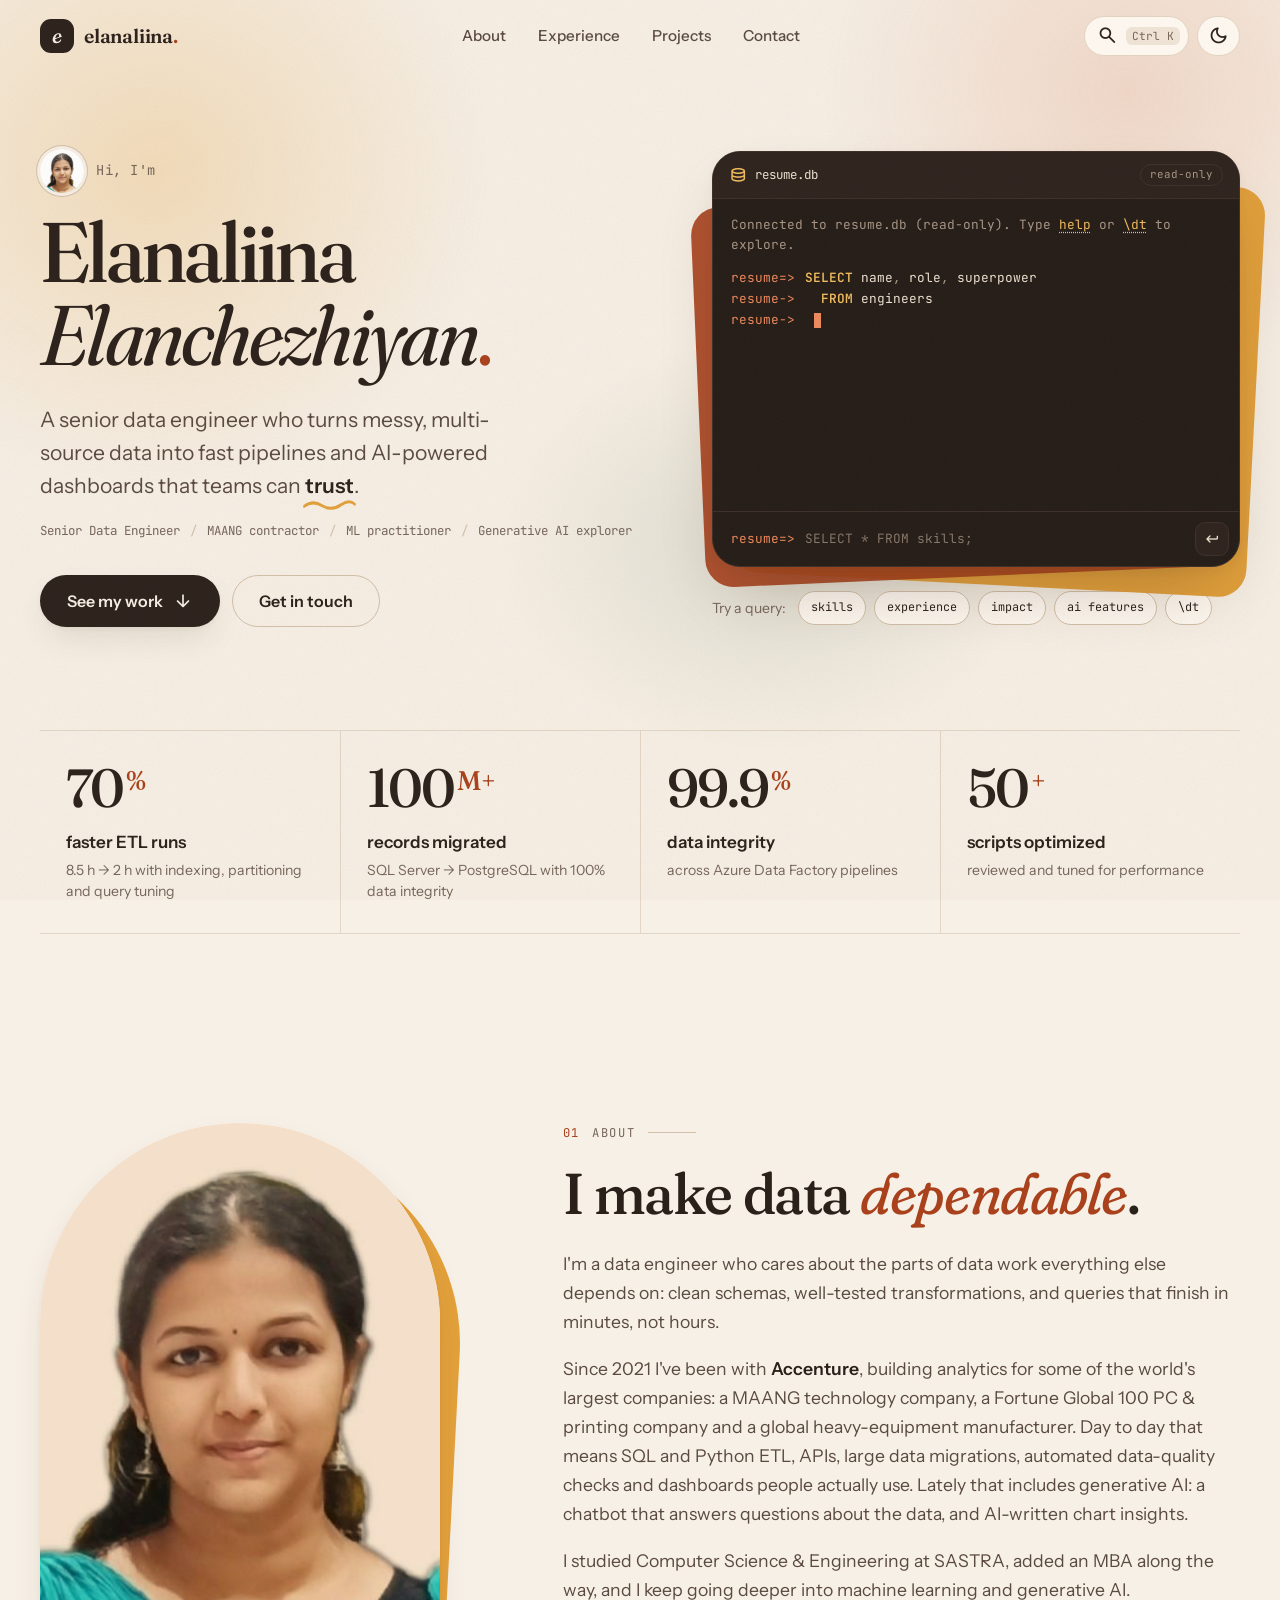
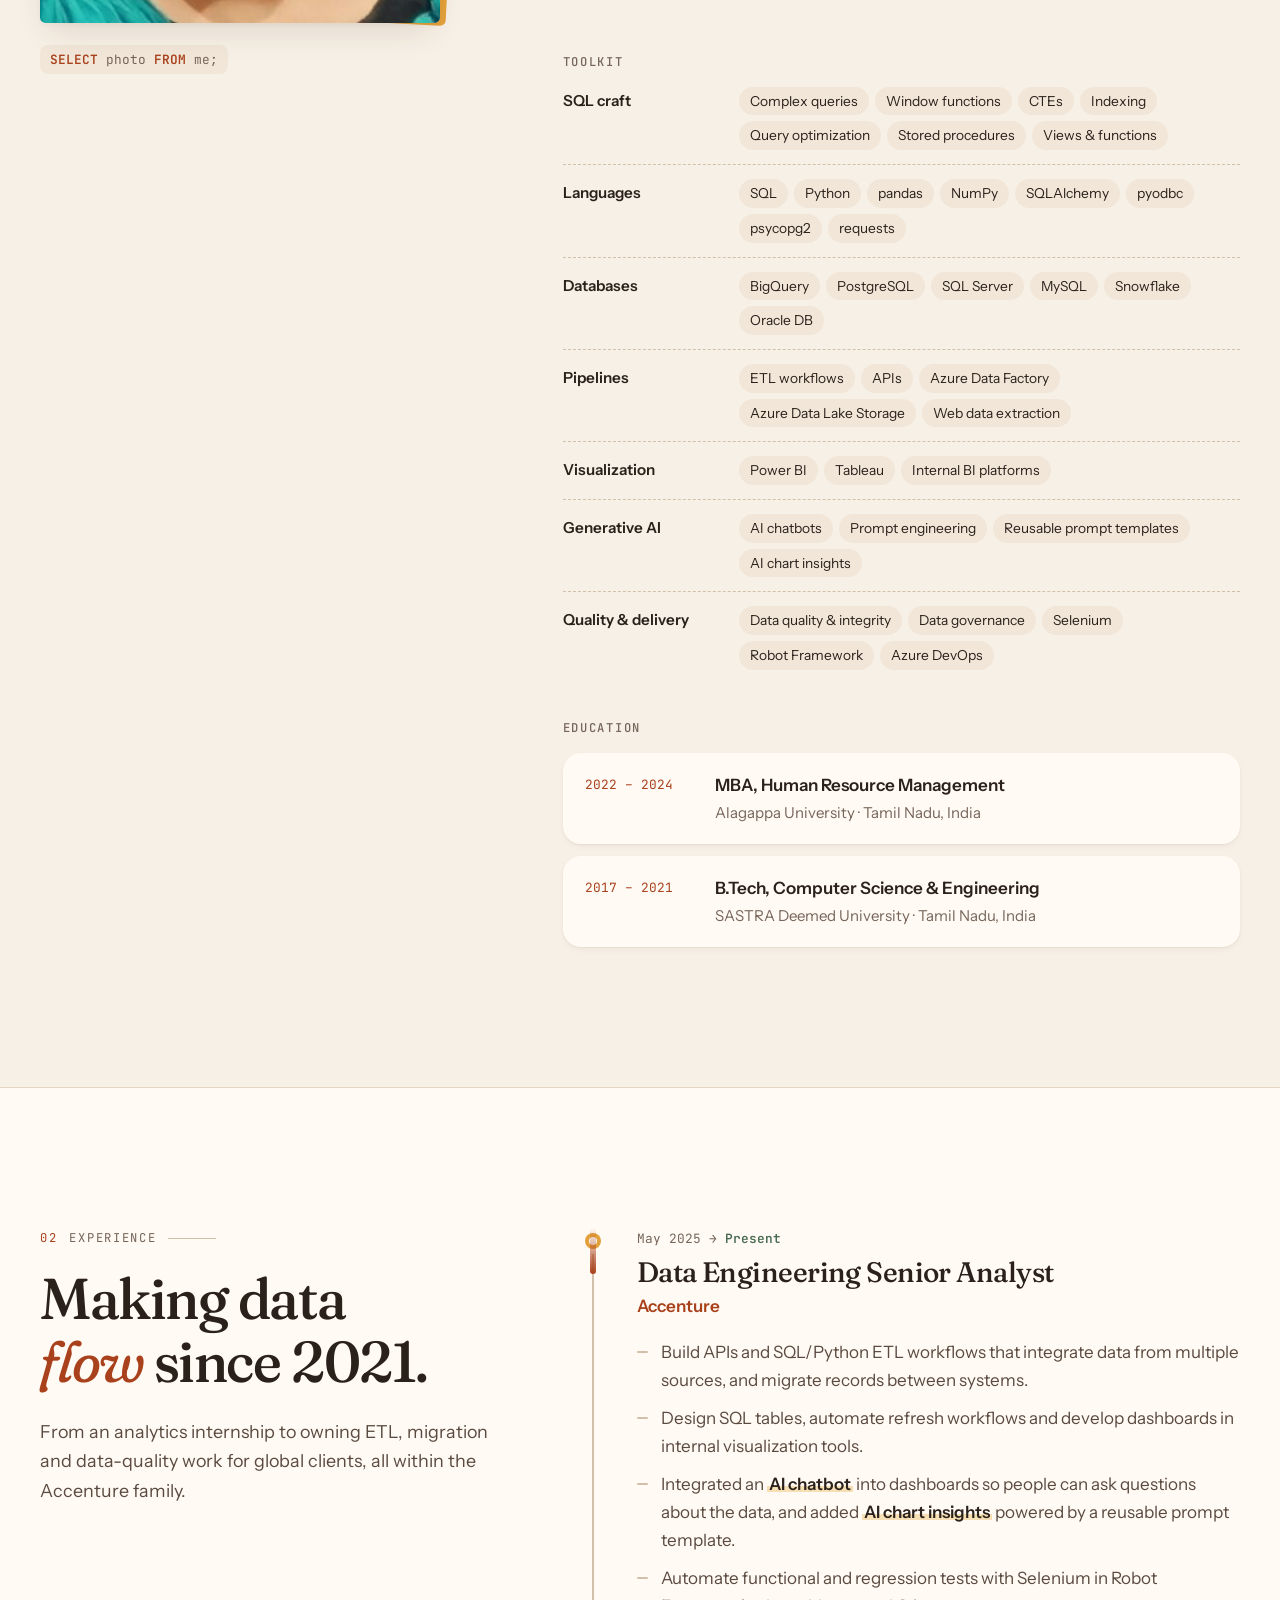
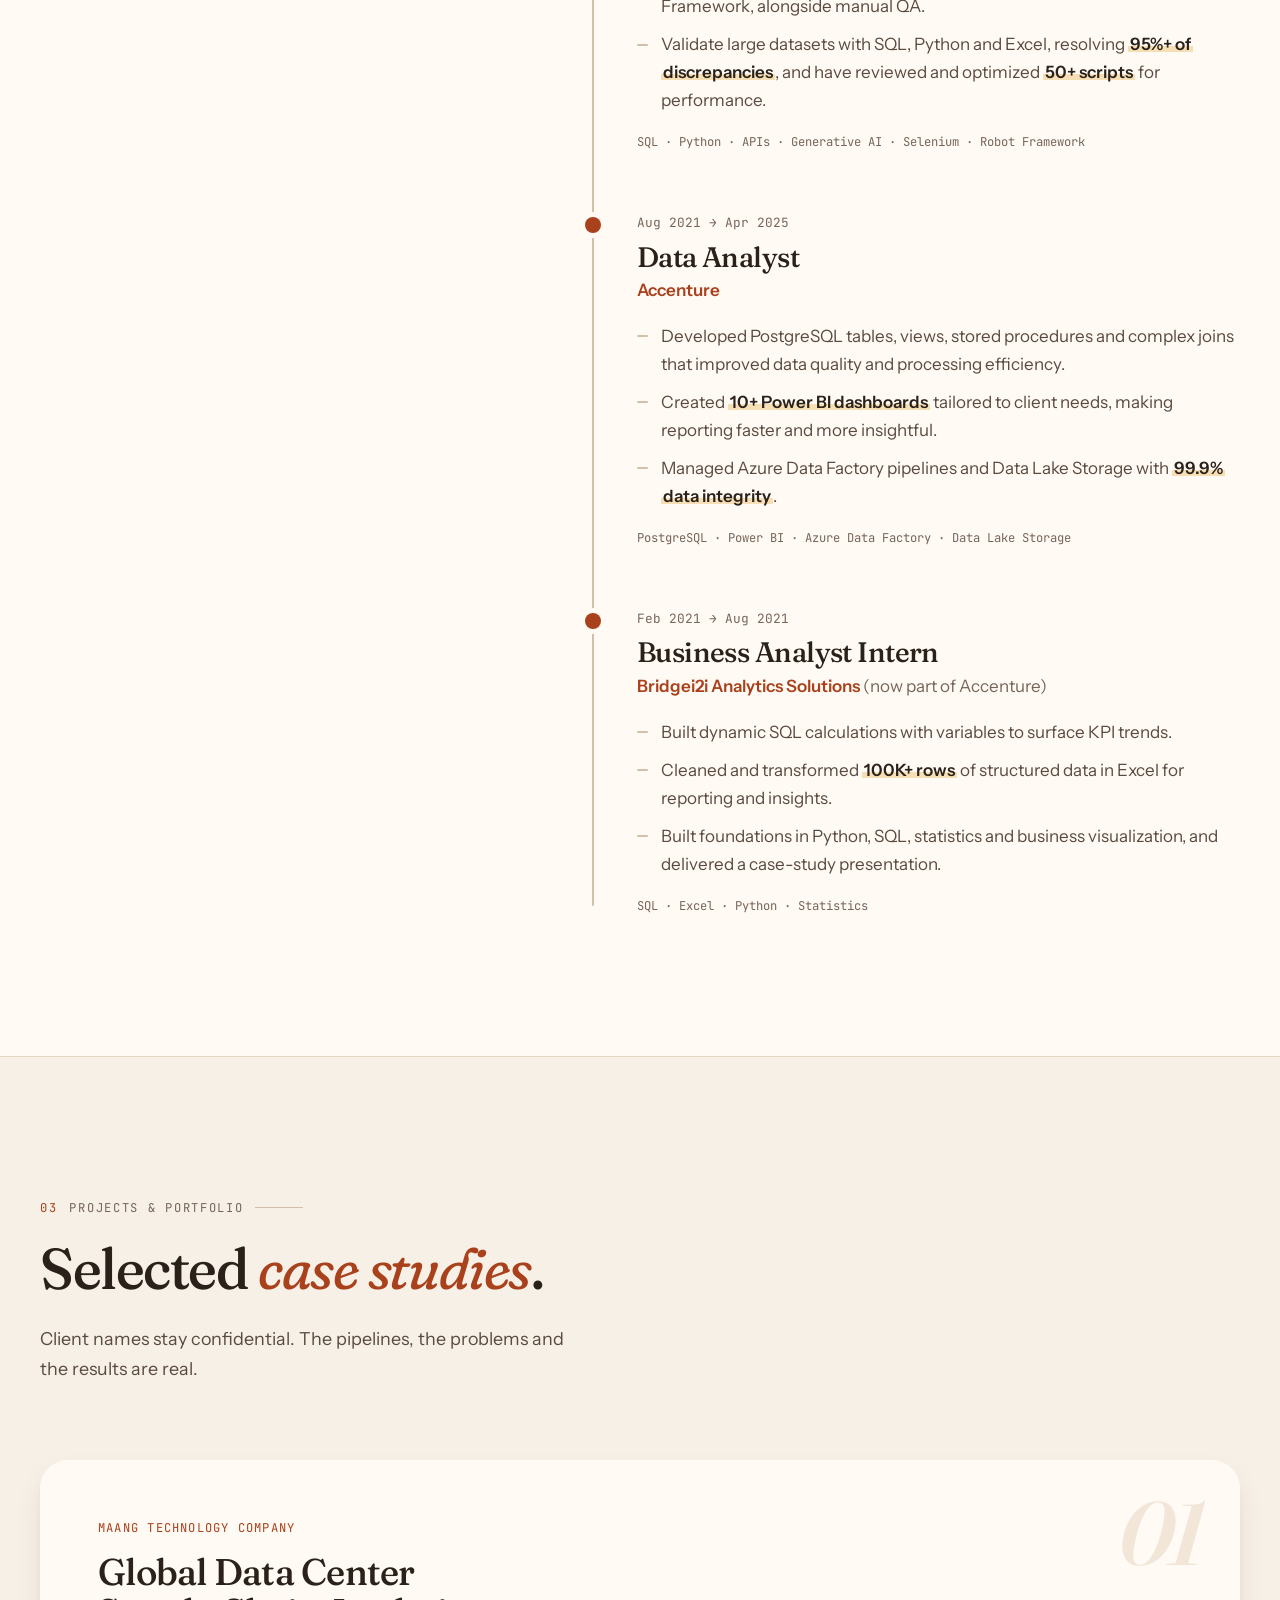
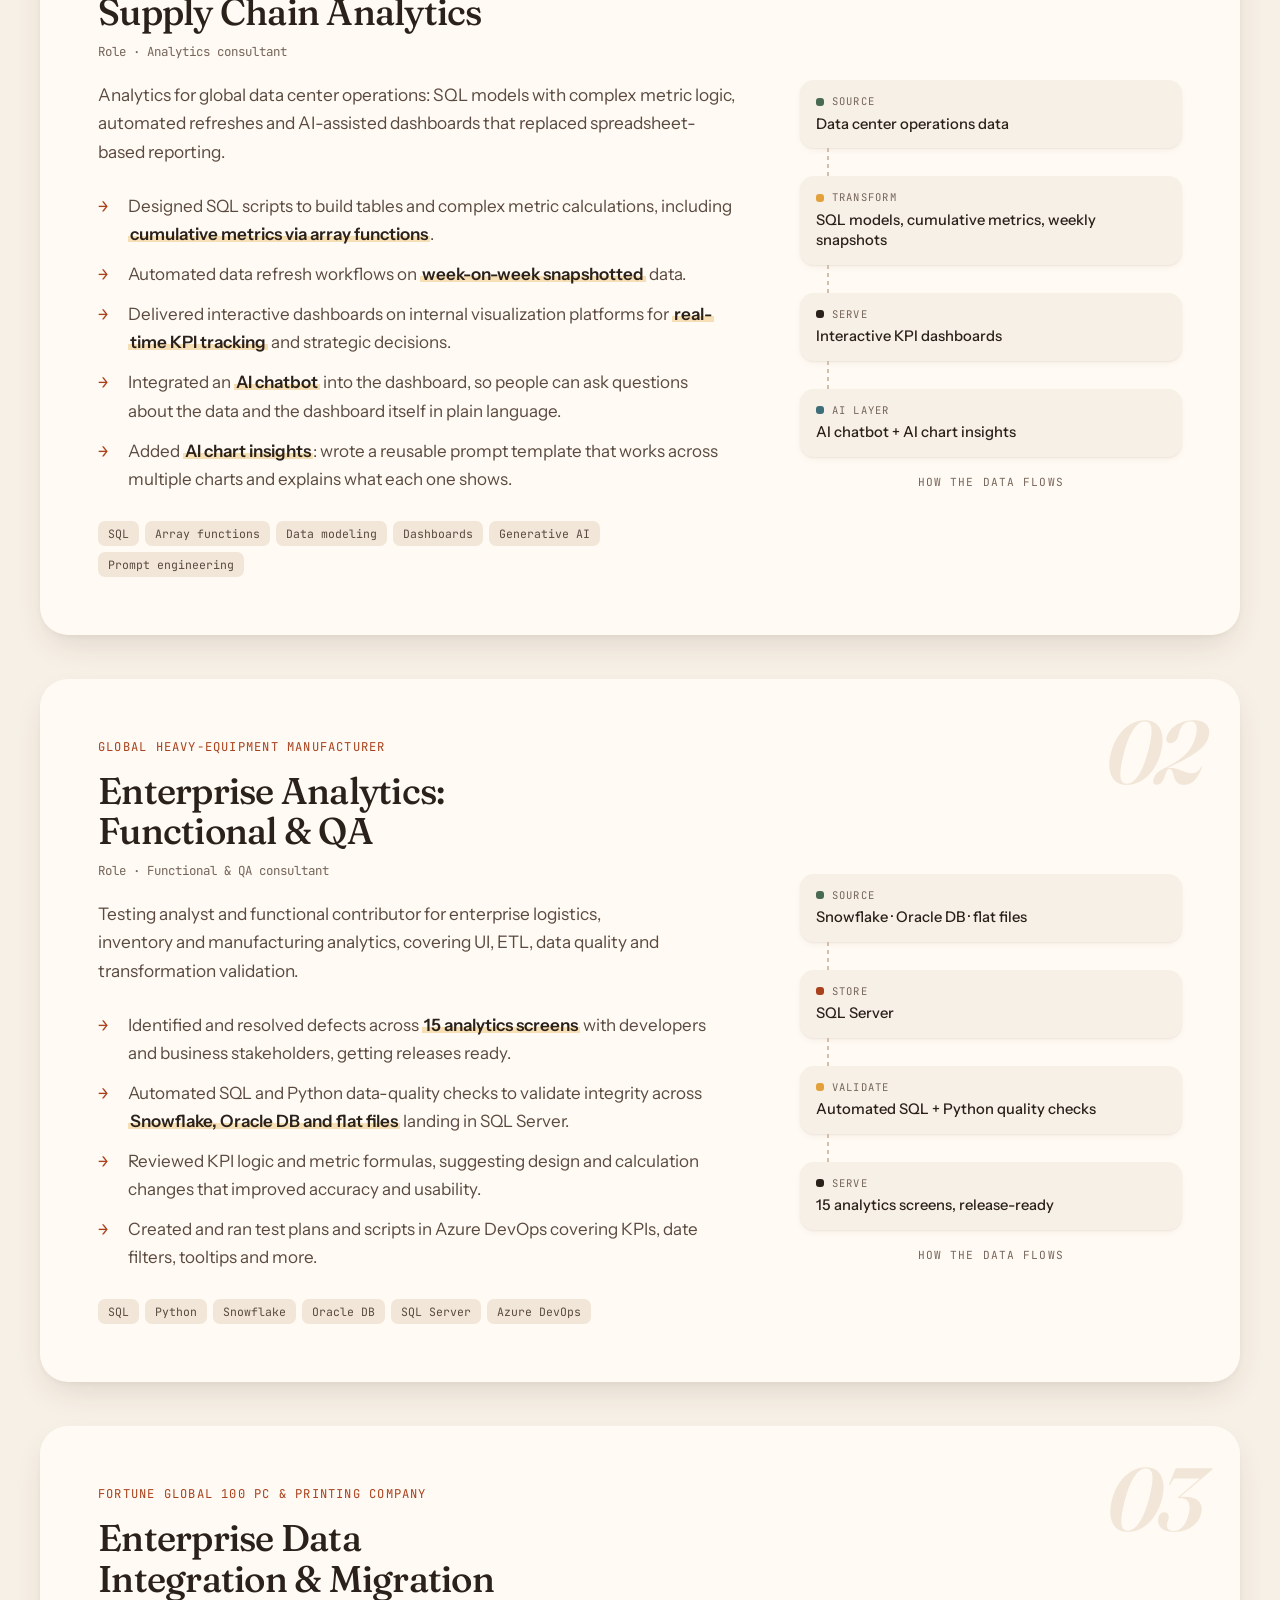
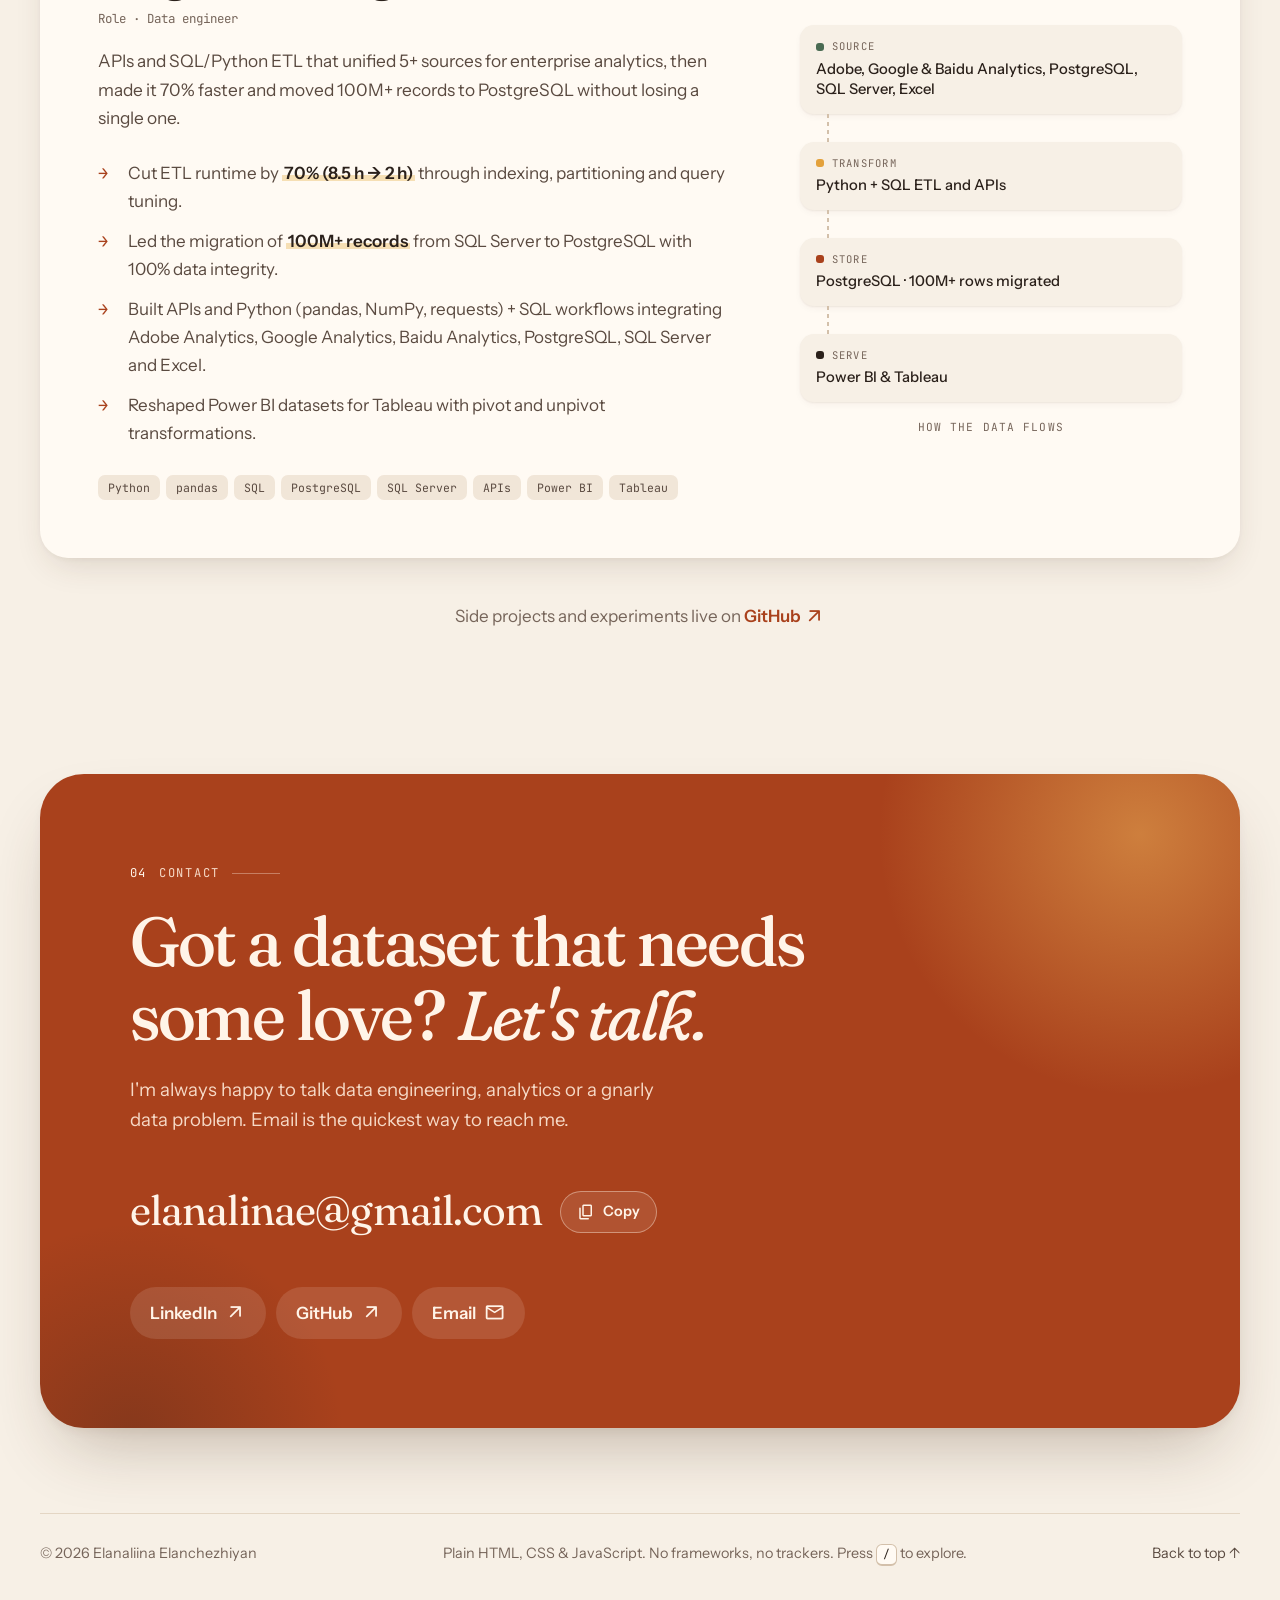
==== commit d0c33eca: "Add AI chatbot and AI chart insights to current project - Case study 01 and current role: AI chatbot" ====
--- a/index.html
+++ b/index.html
@@ -4,7 +4,7 @@
   <meta charset="utf-8">
   <meta name="viewport" content="width=device-width, initial-scale=1, viewport-fit=cover">
   <title>Elanaliina Elanchezhiyan — Senior Data Engineer</title>
-  <meta name="description" content="Senior data engineer building SQL &amp; Python ETL pipelines, large data migrations and dashboards teams can trust. 70% faster ETL, 100M+ records migrated with 100% integrity.">
+  <meta name="description" content="Senior data engineer building SQL &amp; Python ETL pipelines, large data migrations and AI-powered dashboards teams can trust. 70% faster ETL, 100M+ records migrated with 100% integrity.">
   <meta name="author" content="Elanaliina Elanchezhiyan">
   <link rel="canonical" href="https://elanalina.github.io/">
   <meta name="color-scheme" content="light dark">
@@ -17,14 +17,14 @@
   <meta property="og:site_name" content="Elanaliina Elanchezhiyan">
   <meta property="og:url" content="https://elanalina.github.io/">
   <meta property="og:title" content="Elanaliina Elanchezhiyan — Senior Data Engineer">
-  <meta property="og:description" content="I turn messy, multi-source data into fast pipelines and dashboards teams can trust. Come query my résumé in SQL.">
+  <meta property="og:description" content="I turn messy, multi-source data into fast pipelines and AI-powered dashboards teams can trust. Come query my résumé in SQL.">
   <meta property="og:image" content="https://elanalina.github.io/assets/img/og-image.jpg">
   <meta property="og:image:width" content="1200">
   <meta property="og:image:height" content="630">
   <meta property="og:image:alt" content="Elanaliina Elanchezhiyan, Senior Data Engineer, next to a SQL console querying a résumé">
   <meta name="twitter:card" content="summary_large_image">
   <meta name="twitter:title" content="Elanaliina Elanchezhiyan — Senior Data Engineer">
-  <meta name="twitter:description" content="I turn messy, multi-source data into fast pipelines and dashboards teams can trust. Come query my résumé in SQL.">
+  <meta name="twitter:description" content="I turn messy, multi-source data into fast pipelines and AI-powered dashboards teams can trust. Come query my résumé in SQL.">
   <meta name="twitter:image" content="https://elanalina.github.io/assets/img/og-image.jpg">
 
   <link rel="icon" href="assets/img/favicon-48.png" type="image/png" sizes="48x48">
@@ -65,7 +65,7 @@
       { "@type": "CollegeOrUniversity", "name": "SASTRA Deemed University" },
       { "@type": "CollegeOrUniversity", "name": "Alagappa University" }
     ],
-    "knowsAbout": ["Data engineering", "SQL", "Python", "ETL", "PostgreSQL", "BigQuery", "Power BI", "Data quality", "Machine learning", "Generative AI"],
+    "knowsAbout": ["Data engineering", "SQL", "Python", "ETL", "PostgreSQL", "BigQuery", "Power BI", "Data quality", "Machine learning", "Generative AI", "Prompt engineering", "AI chatbots"],
     "sameAs": ["https://www.linkedin.com/in/ela-naliina-lakshmi/", "https://github.com/elanalina"]
   }
   </script>
@@ -126,7 +126,7 @@
             <span class="hero__last">Elanchezhiyan<span class="accent-dot">.</span></span>
           </h1>
           <p class="hero__lede reveal" style="--d: .16s">
-            A senior data engineer who turns messy, multi-source data into fast pipelines and dashboards that teams can
+            A senior data engineer who turns messy, multi-source data into fast pipelines and AI-powered dashboards that teams can
             <span class="squiggle">trust<svg viewBox="0 0 100 12" preserveAspectRatio="none" aria-hidden="true" focusable="false"><path pathLength="1" d="M2 8.5 C 14 3, 24 3, 36 7.5 S 60 11.5, 72 6.5 S 92 2.5, 98 6"/></svg></span>.
           </p>
           <p class="hero__meta reveal" style="--d: .22s">
@@ -180,7 +180,7 @@
             <button class="chip" type="button" data-query="SELECT * FROM skills WHERE category = 'Databases';">skills</button>
             <button class="chip" type="button" data-query="SELECT title, company, start_date FROM experience ORDER BY start_date DESC;">experience</button>
             <button class="chip" type="button" data-query="SELECT metric, value FROM impact WHERE value > 50;">impact</button>
-            <button class="chip" type="button" data-query="SELECT degree, school FROM education;">education</button>
+            <button class="chip" type="button" data-query="SELECT * FROM ai_features;">ai features</button>
             <button class="chip" type="button" data-query="\dt">\dt</button>
           </div>
         </div>
@@ -232,8 +232,8 @@
           <h2 class="section-title reveal" id="about-title">I make data <em>dependable</em>.</h2>
           <div class="prose reveal">
             <p>I'm a data engineer who cares about the parts of data work everything else depends on: clean schemas, well-tested transformations, and queries that finish in minutes, not hours.</p>
-            <p>Since 2021 I've been with <strong>Accenture</strong>, building analytics for some of the world's largest companies: a MAANG technology company, a Fortune Global 100 PC &amp; printing company and a global heavy-equipment manufacturer. Day to day that means SQL and Python ETL, APIs, large data migrations, automated data-quality checks and dashboards people actually use.</p>
-            <p>I studied Computer Science &amp; Engineering at SASTRA, added an MBA along the way, and lately I've been going deeper into machine learning and generative AI.</p>
+            <p>Since 2021 I've been with <strong>Accenture</strong>, building analytics for some of the world's largest companies: a MAANG technology company, a Fortune Global 100 PC &amp; printing company and a global heavy-equipment manufacturer. Day to day that means SQL and Python ETL, APIs, large data migrations, automated data-quality checks and dashboards people actually use. Lately that includes generative AI: a chatbot that answers questions about the data, and AI-written chart insights.</p>
+            <p>I studied Computer Science &amp; Engineering at SASTRA, added an MBA along the way, and I keep going deeper into machine learning and generative AI.</p>
           </div>
 
           <div class="toolkit reveal">
@@ -258,6 +258,10 @@
               <div class="toolkit__row">
                 <dt>Visualization</dt>
                 <dd><ul class="chips"><li>Power BI</li><li>Tableau</li><li>Internal BI platforms</li></ul></dd>
+              </div>
+              <div class="toolkit__row">
+                <dt>Generative AI</dt>
+                <dd><ul class="chips"><li>AI chatbots</li><li>Prompt engineering</li><li>Reusable prompt templates</li><li>AI chart insights</li></ul></dd>
               </div>
               <div class="toolkit__row">
                 <dt>Quality &amp; delivery</dt>
@@ -303,10 +307,11 @@
             <ul class="job__points">
               <li>Build APIs and SQL/Python ETL workflows that integrate data from multiple sources, and migrate records between systems.</li>
               <li>Design SQL tables, automate refresh workflows and develop dashboards in internal visualization tools.</li>
+              <li>Integrated an <span class="hl">AI chatbot</span> into dashboards so people can ask questions about the data, and added <span class="hl">AI chart insights</span> powered by a reusable prompt template.</li>
               <li>Automate functional and regression tests with Selenium in Robot Framework, alongside manual QA.</li>
               <li>Validate large datasets with SQL, Python and Excel, resolving <span class="hl">95%+ of discrepancies</span>, and have reviewed and optimized <span class="hl">50+ scripts</span> for performance.</li>
             </ul>
-            <p class="job__stack">SQL · Python · APIs · Selenium · Robot Framework</p>
+            <p class="job__stack">SQL · Python · APIs · Generative AI · Selenium · Robot Framework</p>
           </li>
 
           <li class="job reveal">
@@ -355,22 +360,24 @@
               <p class="case__client">MAANG technology company</p>
               <h3 class="case__title" id="case-1-title">Global Data Center Supply Chain Analytics</h3>
               <p class="case__role">Role · Analytics consultant</p>
-              <p class="case__summary">Analytics for global data center operations: SQL models with complex metric logic, automated refreshes and interactive dashboards that replaced spreadsheet-based reporting.</p>
+              <p class="case__summary">Analytics for global data center operations: SQL models with complex metric logic, automated refreshes and AI-assisted dashboards that replaced spreadsheet-based reporting.</p>
               <ul class="case__outcomes">
                 <li>Designed SQL scripts to build tables and complex metric calculations, including <span class="hl">cumulative metrics via array functions</span>.</li>
                 <li>Automated data refresh workflows on <span class="hl">week-on-week snapshotted</span> data.</li>
                 <li>Delivered interactive dashboards on internal visualization platforms for <span class="hl">real-time KPI tracking</span> and strategic decisions.</li>
+                <li>Integrated an <span class="hl">AI chatbot</span> into the dashboard, so people can ask questions about the data and the dashboard itself in plain language.</li>
+                <li>Added <span class="hl">AI chart insights</span>: wrote a reusable prompt template that works across multiple charts and explains what each one shows.</li>
               </ul>
               <ul class="tags" aria-label="Skills used">
-                <li>SQL</li><li>Array functions</li><li>Data modeling</li><li>Automation</li><li>Dashboards</li>
+                <li>SQL</li><li>Array functions</li><li>Data modeling</li><li>Dashboards</li><li>Generative AI</li><li>Prompt engineering</li>
               </ul>
             </div>
             <figure class="case__flow">
               <ol class="flow" aria-label="Data flow">
                 <li class="flow__node flow__node--source" style="--i: 0"><span class="flow__stage">source</span><span class="flow__label">Data center operations data</span></li>
-                <li class="flow__node flow__node--transform" style="--i: 1"><span class="flow__stage">transform</span><span class="flow__label">SQL models + cumulative metrics</span></li>
-                <li class="flow__node flow__node--store" style="--i: 2"><span class="flow__stage">store</span><span class="flow__label">Week-on-week snapshots, auto-refreshed</span></li>
-                <li class="flow__node flow__node--serve" style="--i: 3"><span class="flow__stage">serve</span><span class="flow__label">Interactive KPI dashboards</span></li>
+                <li class="flow__node flow__node--transform" style="--i: 1"><span class="flow__stage">transform</span><span class="flow__label">SQL models, cumulative metrics, weekly snapshots</span></li>
+                <li class="flow__node flow__node--serve" style="--i: 2"><span class="flow__stage">serve</span><span class="flow__label">Interactive KPI dashboards</span></li>
+                <li class="flow__node flow__node--ai" style="--i: 3"><span class="flow__stage">ai layer</span><span class="flow__label">AI chatbot + AI chart insights</span></li>
               </ol>
               <figcaption>How the data flows</figcaption>
             </figure>
--- a/assets/css/styles.css
+++ b/assets/css/styles.css
@@ -37,6 +37,7 @@
   --marigold: #E3A13B;
   --marigold-soft: #F6DFB4;
   --sage: #4A6B53;
+  --teal: #3D6E79;
   --on-accent: #FFF6EC;
   --glow-1: rgb(227 161 59 / .26);
   --glow-2: rgb(210 95 51 / .16);
@@ -83,6 +84,7 @@
   --marigold: #F2BC5E;
   --marigold-soft: #5A4220;
   --sage: #94BE9C;
+  --teal: #8CC4CE;
   --on-accent: #1B1410;
   --glow-1: rgb(242 188 94 / .12);
   --glow-2: rgb(240 138 93 / .10);
@@ -1069,6 +1071,7 @@
 .flow__node--transform { --stage: var(--marigold); }
 .flow__node--store { --stage: var(--accent); }
 .flow__node--serve { --stage: var(--ink); }
+.flow__node--ai { --stage: var(--teal); }
 .flow__stage {
   display: flex;
   align-items: center;
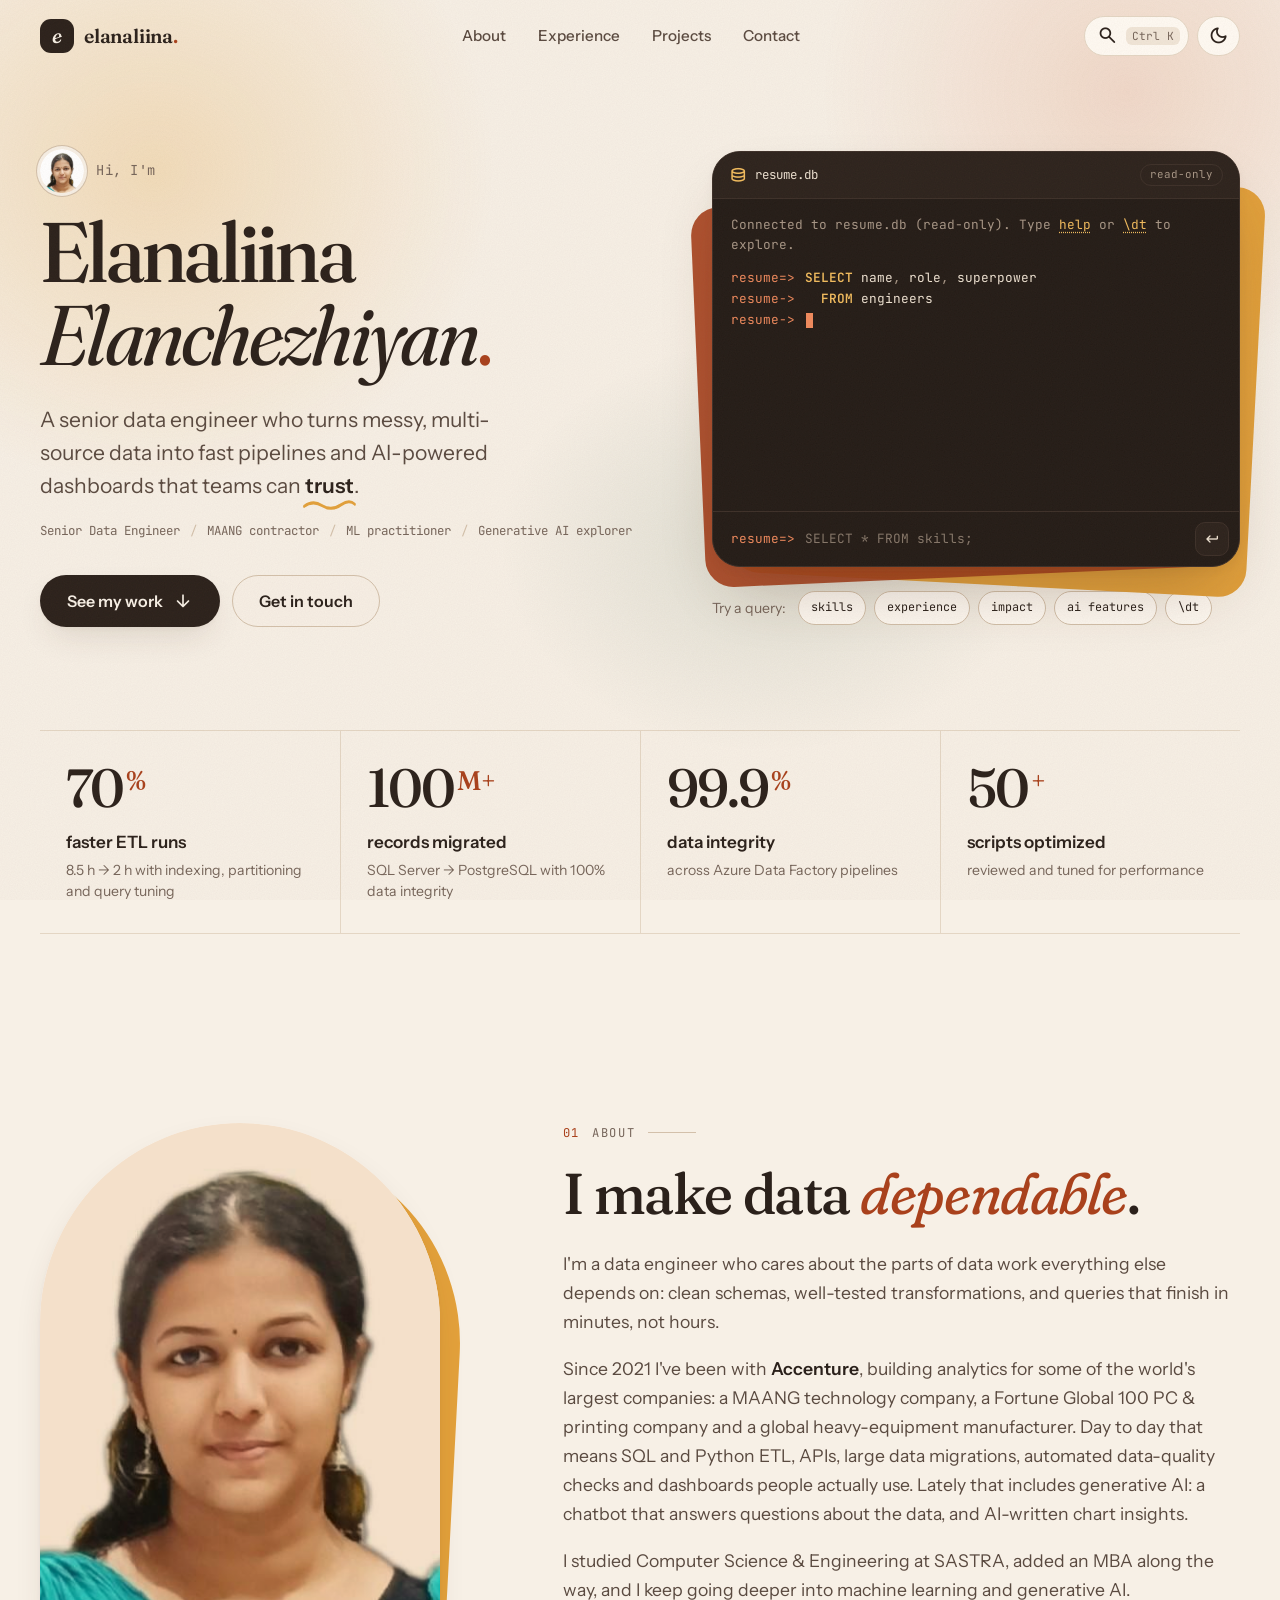
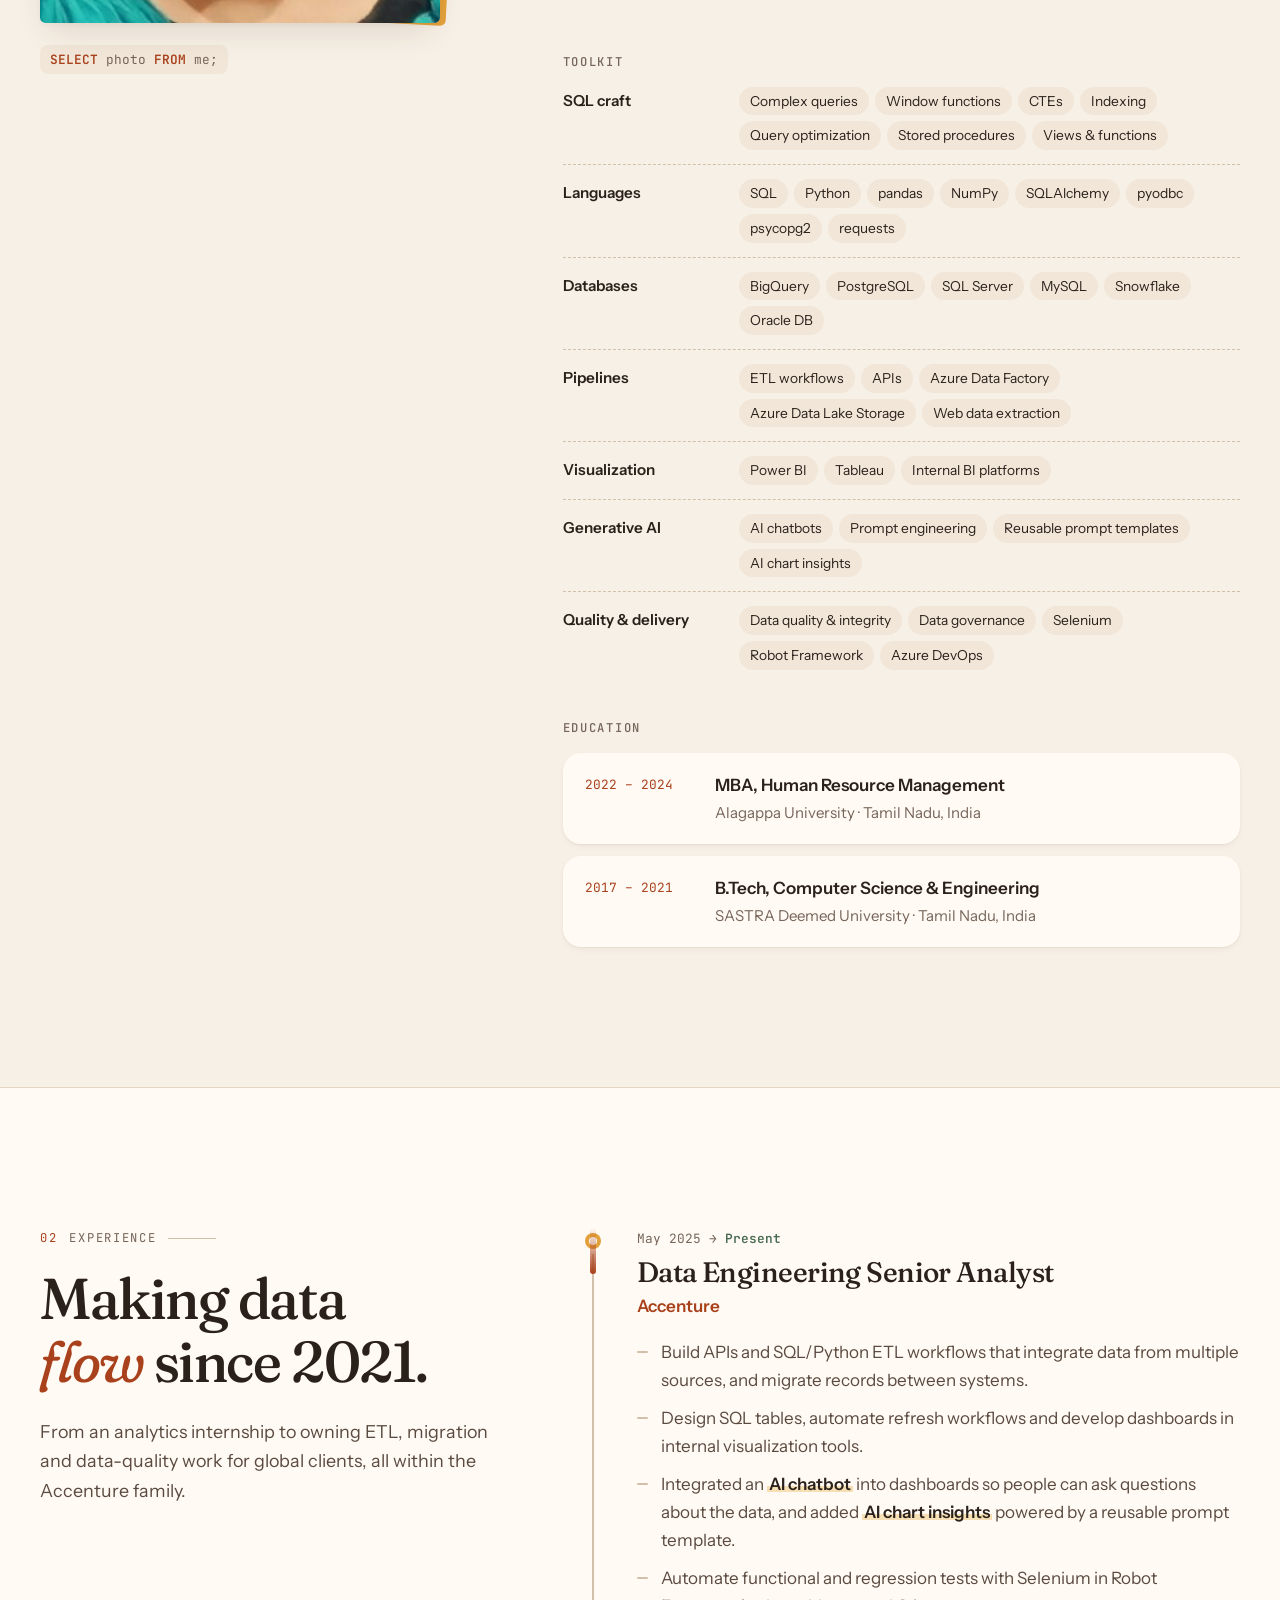
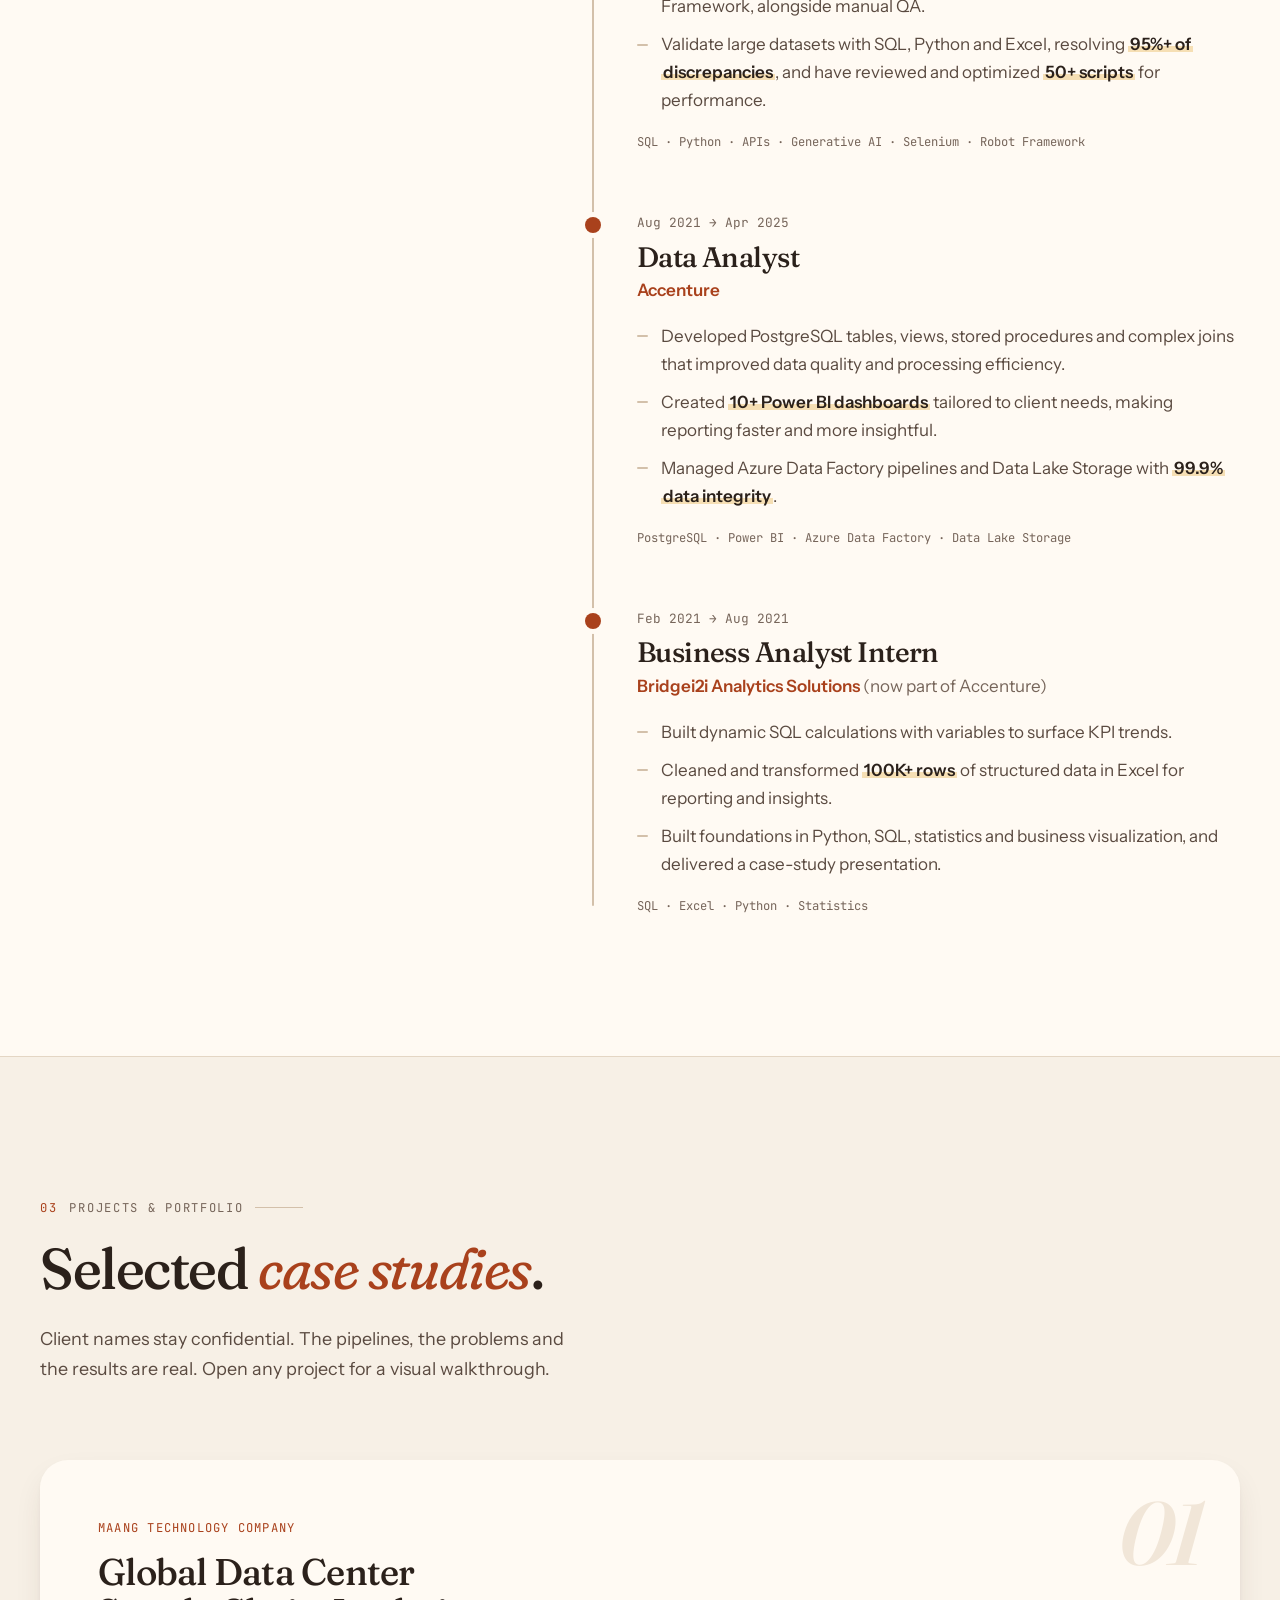
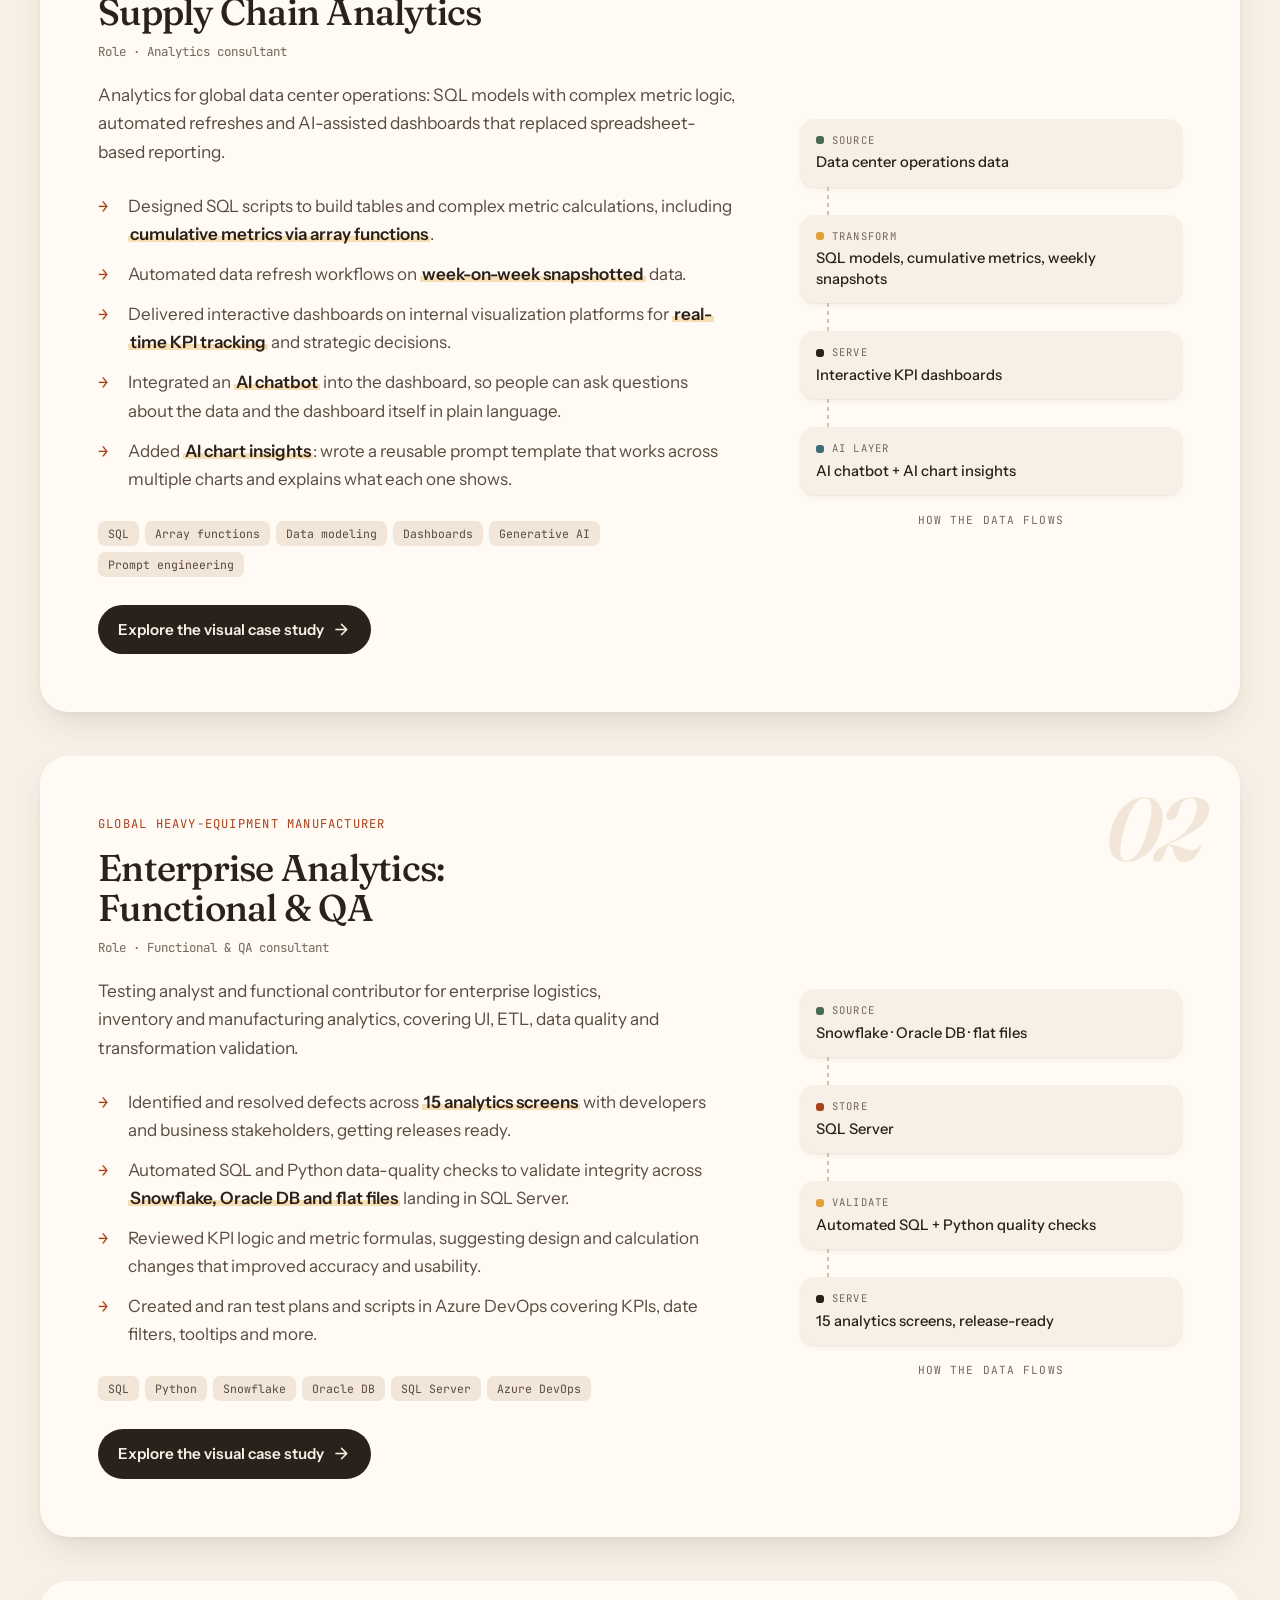
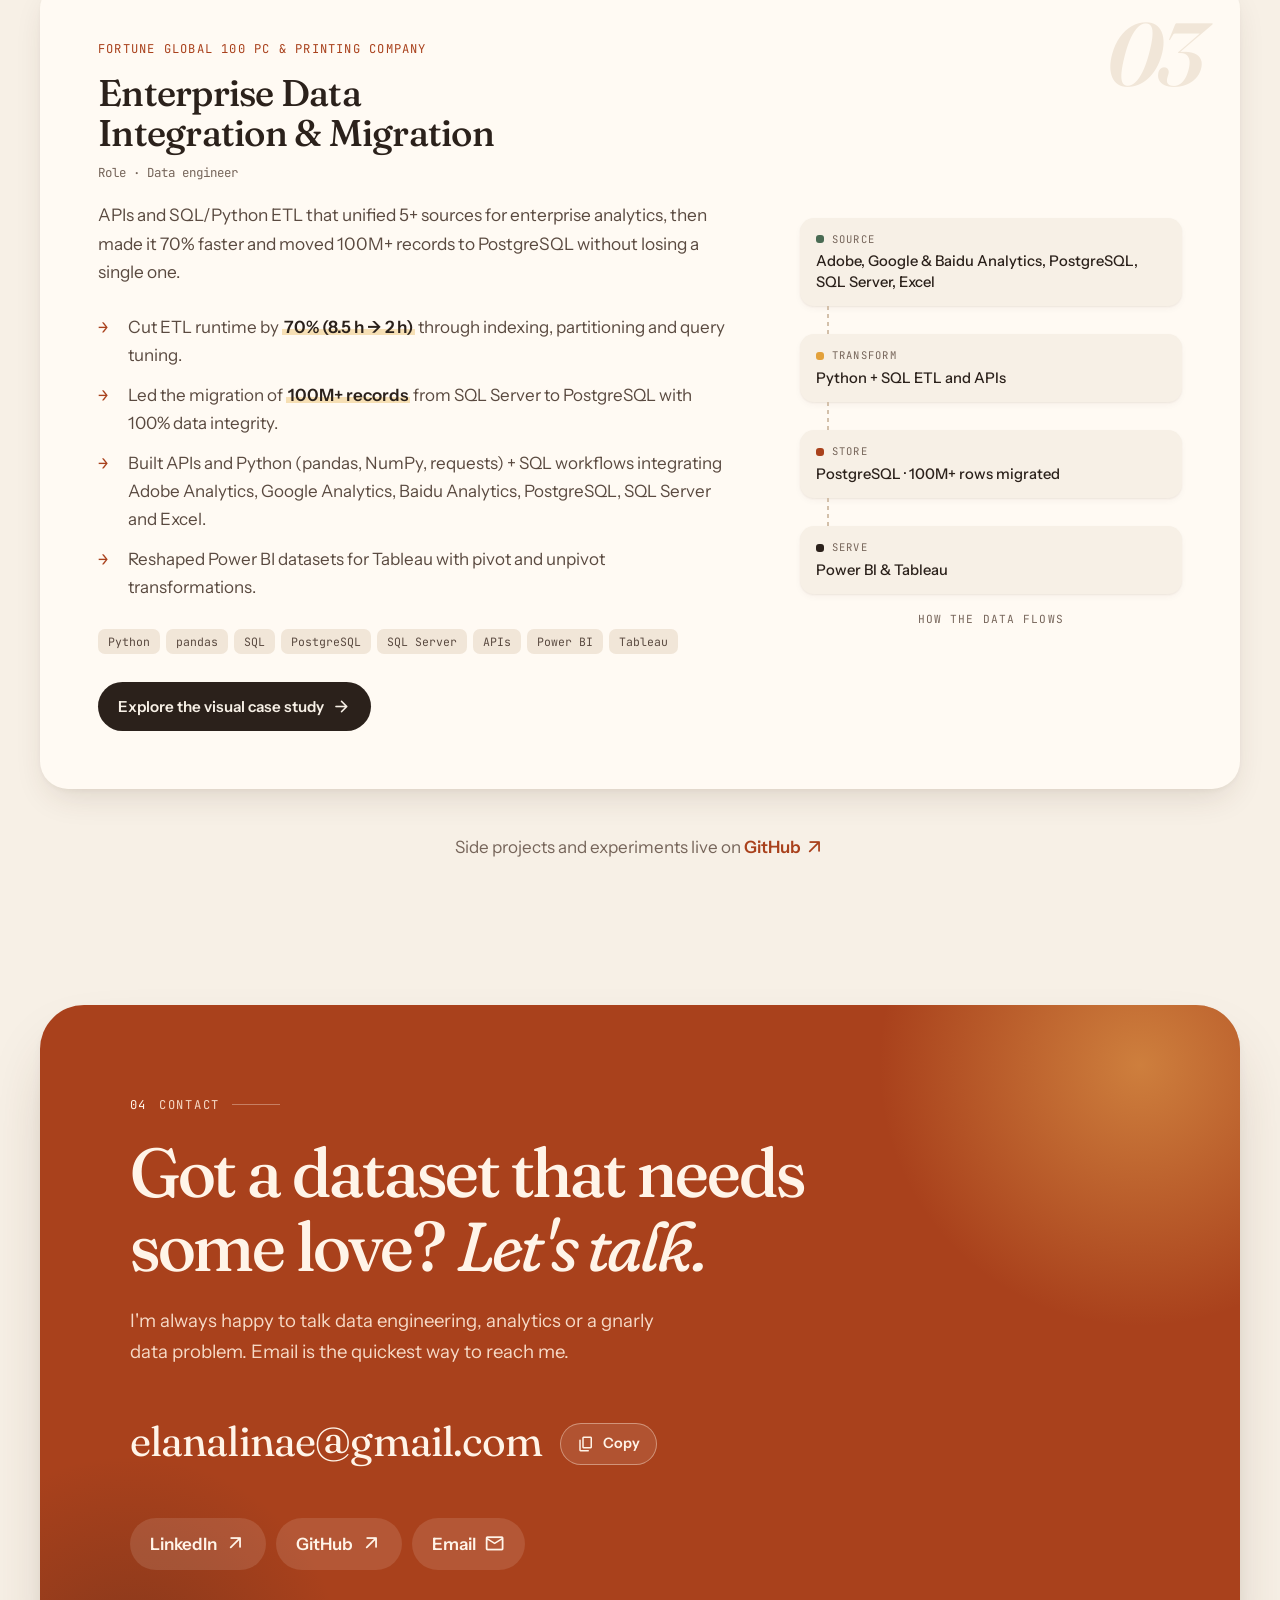
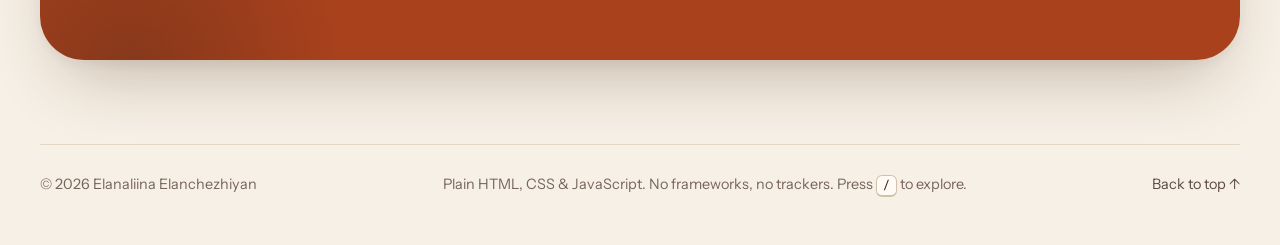
==== commit 0b2b640d: "Add visual interactive case-study pages for all three projects" ====
--- a/index.html
+++ b/index.html
@@ -34,7 +34,7 @@
   <link rel="preconnect" href="https://fonts.googleapis.com">
   <link rel="preconnect" href="https://fonts.gstatic.com" crossorigin>
   <link rel="stylesheet" href="https://fonts.googleapis.com/css2?family=Fraunces:ital,opsz,wght,SOFT,WONK@0,9..144,300..800,0..100,0..1;1,9..144,300..800,0..100,0..1&amp;family=Instrument+Sans:ital,wdth,wght@0,75..100,400..700;1,75..100,400..700&amp;family=JetBrains+Mono:ital,wght@0,400..700;1,400..700&amp;display=swap">
-  <link rel="stylesheet" href="https://fonts.googleapis.com/css2?family=Material+Symbols+Rounded:opsz,wght,FILL,GRAD@20..24,300..500,0..1,0&amp;icon_names=arrow_downward,arrow_outward,check,close,content_copy,dark_mode,database,keyboard_return,light_mode,mail,menu,search&amp;display=block">
+  <link rel="stylesheet" href="https://fonts.googleapis.com/css2?family=Material+Symbols+Rounded:opsz,wght,FILL,GRAD@20..24,300..500,0..1,0&amp;icon_names=api,arrow_back,arrow_downward,arrow_forward,arrow_outward,bar_chart,bolt,bug_report,chat_bubble,check,checklist,close,content_copy,dark_mode,dashboard,data_object,database,description,donut_large,event_repeat,fact_check,filter_alt,functions,inventory_2,keyboard_return,light_mode,lock,mail,menu,merge,monitoring,pivot_table_chart,query_stats,rule,schema,search,send,show_chart,smart_toy,speed,storage,swap_horiz,sync_alt,table_chart,task_alt,timer,touch_app,trending_down,tune,verified,verified_user,view_quilt,wand_stars&amp;display=block">
   <link rel="stylesheet" href="assets/css/styles.css">
 
   <script>
@@ -349,7 +349,7 @@
         <header class="section-head">
           <p class="eyebrow reveal"><span>03</span>Projects &amp; portfolio</p>
           <h2 class="section-title reveal" id="projects-title">Selected <em>case studies</em>.</h2>
-          <p class="section-lede reveal">Client names stay confidential. The pipelines, the problems and the results are real.</p>
+          <p class="section-lede reveal">Client names stay confidential. The pipelines, the problems and the results are real. Open any project for a visual walkthrough.</p>
         </header>
 
         <div class="cases">
@@ -358,7 +358,7 @@
             <span class="case__index" aria-hidden="true">01</span>
             <div class="case__text">
               <p class="case__client">MAANG technology company</p>
-              <h3 class="case__title" id="case-1-title">Global Data Center Supply Chain Analytics</h3>
+              <h3 class="case__title" id="case-1-title" style="view-transition-name: case-title-1"><a class="case__link" href="projects/data-center-analytics.html">Global Data Center Supply Chain Analytics</a></h3>
               <p class="case__role">Role · Analytics consultant</p>
               <p class="case__summary">Analytics for global data center operations: SQL models with complex metric logic, automated refreshes and AI-assisted dashboards that replaced spreadsheet-based reporting.</p>
               <ul class="case__outcomes">
@@ -371,6 +371,7 @@
               <ul class="tags" aria-label="Skills used">
                 <li>SQL</li><li>Array functions</li><li>Data modeling</li><li>Dashboards</li><li>Generative AI</li><li>Prompt engineering</li>
               </ul>
+              <span class="case__cta" aria-hidden="true">Explore the visual case study <span class="ms">arrow_forward</span></span>
             </div>
             <figure class="case__flow">
               <ol class="flow" aria-label="Data flow">
@@ -388,7 +389,7 @@
             <span class="case__index" aria-hidden="true">02</span>
             <div class="case__text">
               <p class="case__client">Global heavy-equipment manufacturer</p>
-              <h3 class="case__title" id="case-2-title">Enterprise Analytics: Functional &amp; QA</h3>
+              <h3 class="case__title" id="case-2-title" style="view-transition-name: case-title-2"><a class="case__link" href="projects/enterprise-analytics-qa.html">Enterprise Analytics: Functional &amp; QA</a></h3>
               <p class="case__role">Role · Functional &amp; QA consultant</p>
               <p class="case__summary">Testing analyst and functional contributor for enterprise logistics, inventory and manufacturing analytics, covering UI, ETL, data quality and transformation validation.</p>
               <ul class="case__outcomes">
@@ -400,6 +401,7 @@
               <ul class="tags" aria-label="Skills used">
                 <li>SQL</li><li>Python</li><li>Snowflake</li><li>Oracle DB</li><li>SQL Server</li><li>Azure DevOps</li>
               </ul>
+              <span class="case__cta" aria-hidden="true">Explore the visual case study <span class="ms">arrow_forward</span></span>
             </div>
             <figure class="case__flow">
               <ol class="flow" aria-label="Data flow">
@@ -417,7 +419,7 @@
             <span class="case__index" aria-hidden="true">03</span>
             <div class="case__text">
               <p class="case__client">Fortune Global 100 PC &amp; printing company</p>
-              <h3 class="case__title" id="case-3-title">Enterprise Data Integration &amp; Migration</h3>
+              <h3 class="case__title" id="case-3-title" style="view-transition-name: case-title-3"><a class="case__link" href="projects/data-integration-migration.html">Enterprise Data Integration &amp; Migration</a></h3>
               <p class="case__role">Role · Data engineer</p>
               <p class="case__summary">APIs and SQL/Python ETL that unified 5+ sources for enterprise analytics, then made it 70% faster and moved 100M+ records to PostgreSQL without losing a single one.</p>
               <ul class="case__outcomes">
@@ -429,6 +431,7 @@
               <ul class="tags" aria-label="Skills used">
                 <li>Python</li><li>pandas</li><li>SQL</li><li>PostgreSQL</li><li>SQL Server</li><li>APIs</li><li>Power BI</li><li>Tableau</li>
               </ul>
+              <span class="case__cta" aria-hidden="true">Explore the visual case study <span class="ms">arrow_forward</span></span>
             </div>
             <figure class="case__flow">
               <ol class="flow" aria-label="Data flow">
--- a/assets/css/styles.css
+++ b/assets/css/styles.css
@@ -999,6 +999,28 @@
   transition: transform .6s var(--ease-out), box-shadow .6s var(--ease-out);
 }
 .case:hover { transform: translateY(-4px); box-shadow: var(--shadow-lg); }
+.case { isolation: isolate; }
+.case__link { color: inherit; text-decoration: none; }
+.case__link::after { content: ""; position: absolute; inset: 0; z-index: 2; border-radius: inherit; }
+.case__link:hover { color: inherit; }
+.case__link:focus-visible { outline: none; }
+.case__link:focus-visible::after { outline: 2px solid var(--accent); outline-offset: -4px; }
+.case__cta {
+  display: inline-flex;
+  align-items: center;
+  gap: 8px;
+  margin-top: 28px;
+  padding: 12px 20px;
+  border-radius: 999px;
+  background: var(--ink);
+  color: var(--bg);
+  font-size: .95rem;
+  font-weight: 600;
+  transition: background-color .25s, color .25s;
+}
+.case__cta .ms { transition: transform .4s var(--ease-spring); }
+.case:hover .case__cta { background: var(--accent); color: var(--on-accent); }
+.case:hover .case__cta .ms { transform: translateX(4px); }
 .case__index {
   position: absolute;
   top: clamp(16px, 2.6vw, 28px);
@@ -1011,8 +1033,8 @@
   line-height: 1;
   letter-spacing: -0.05em;
   pointer-events: none;
-}
-.case__text { position: relative; }
+  z-index: -1;
+}
 .case__client {
   margin-bottom: 14px;
   color: var(--accent);
@@ -1316,9 +1338,12 @@
 }
 .js .reveal.is-visible { opacity: 1; translate: none; }
 
-/* ---------- Theme switch animation (View Transitions) ---------- */
-::view-transition-old(root),
-::view-transition-new(root) { animation: none; mix-blend-mode: normal; }
+/* ---------- View Transitions ---------- */
+/* Cross-page: project cards morph into their case-study page (Chrome / Safari). */
+@view-transition { navigation: auto; }
+/* Theme switch: JS drives a circular reveal, so drop the default crossfade. */
+.theme-transition::view-transition-old(root),
+.theme-transition::view-transition-new(root) { animation: none; mix-blend-mode: normal; }
 
 /* ---------- Responsive ---------- */
 @media (max-width: 960px) {
@@ -1345,6 +1370,7 @@
 
 /* ---------- Motion preferences ---------- */
 @media (prefers-reduced-motion: reduce) {
+  @view-transition { navigation: none; }
   html { scroll-behavior: auto; }
   .js .reveal { opacity: 1; translate: none; transition: none; }
   *, *::before, *::after {
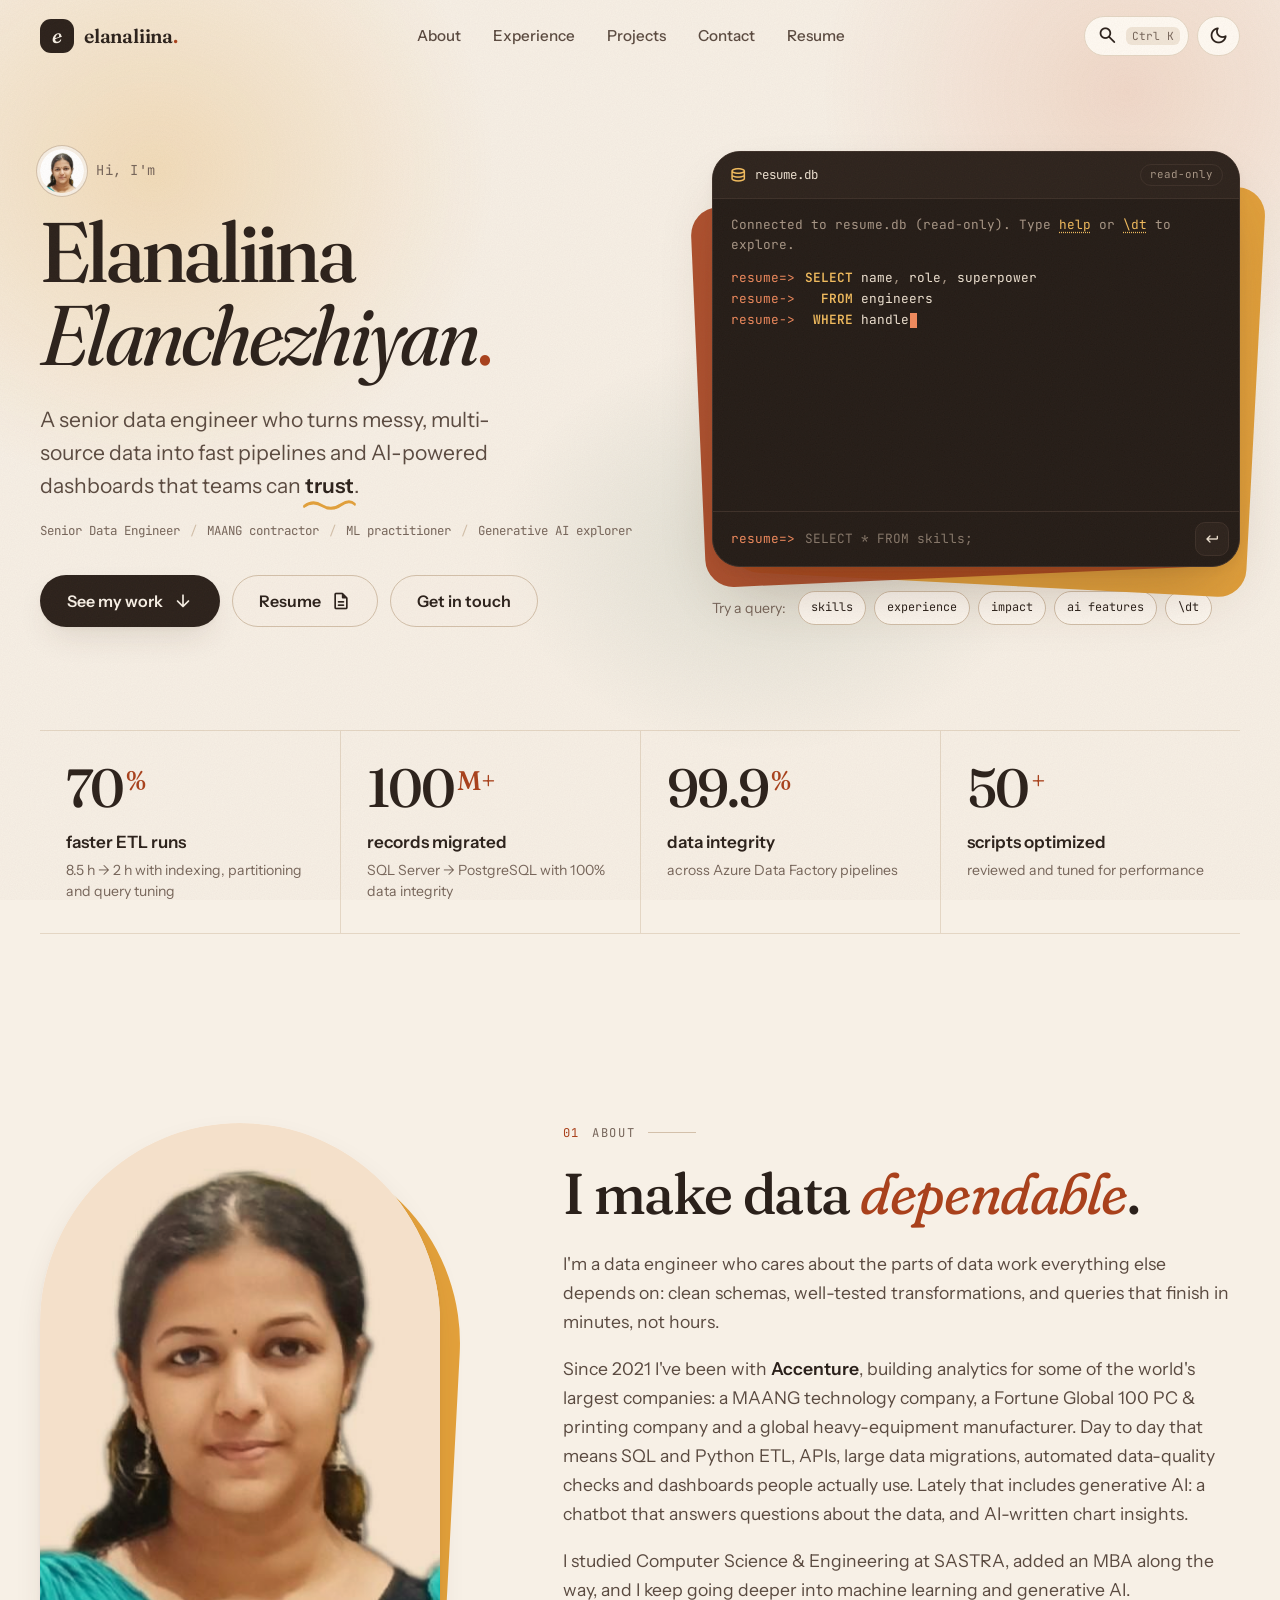
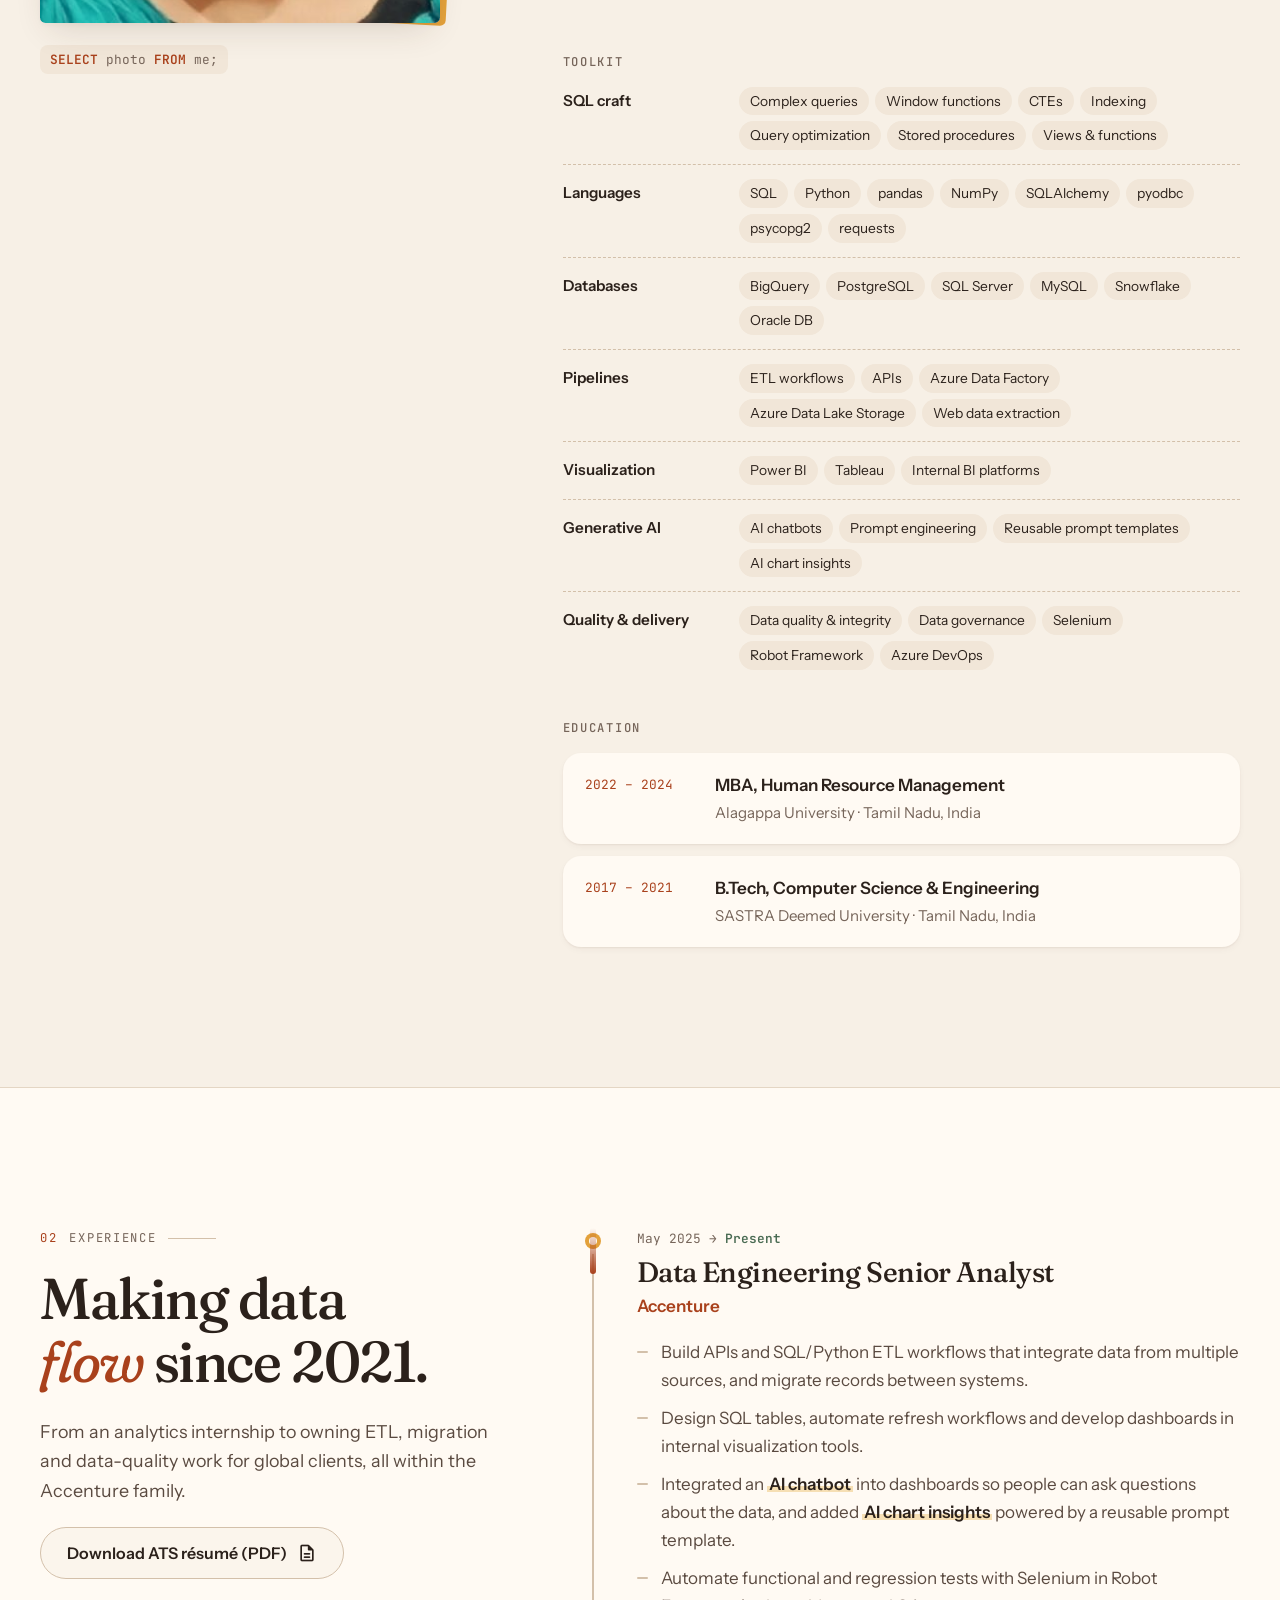
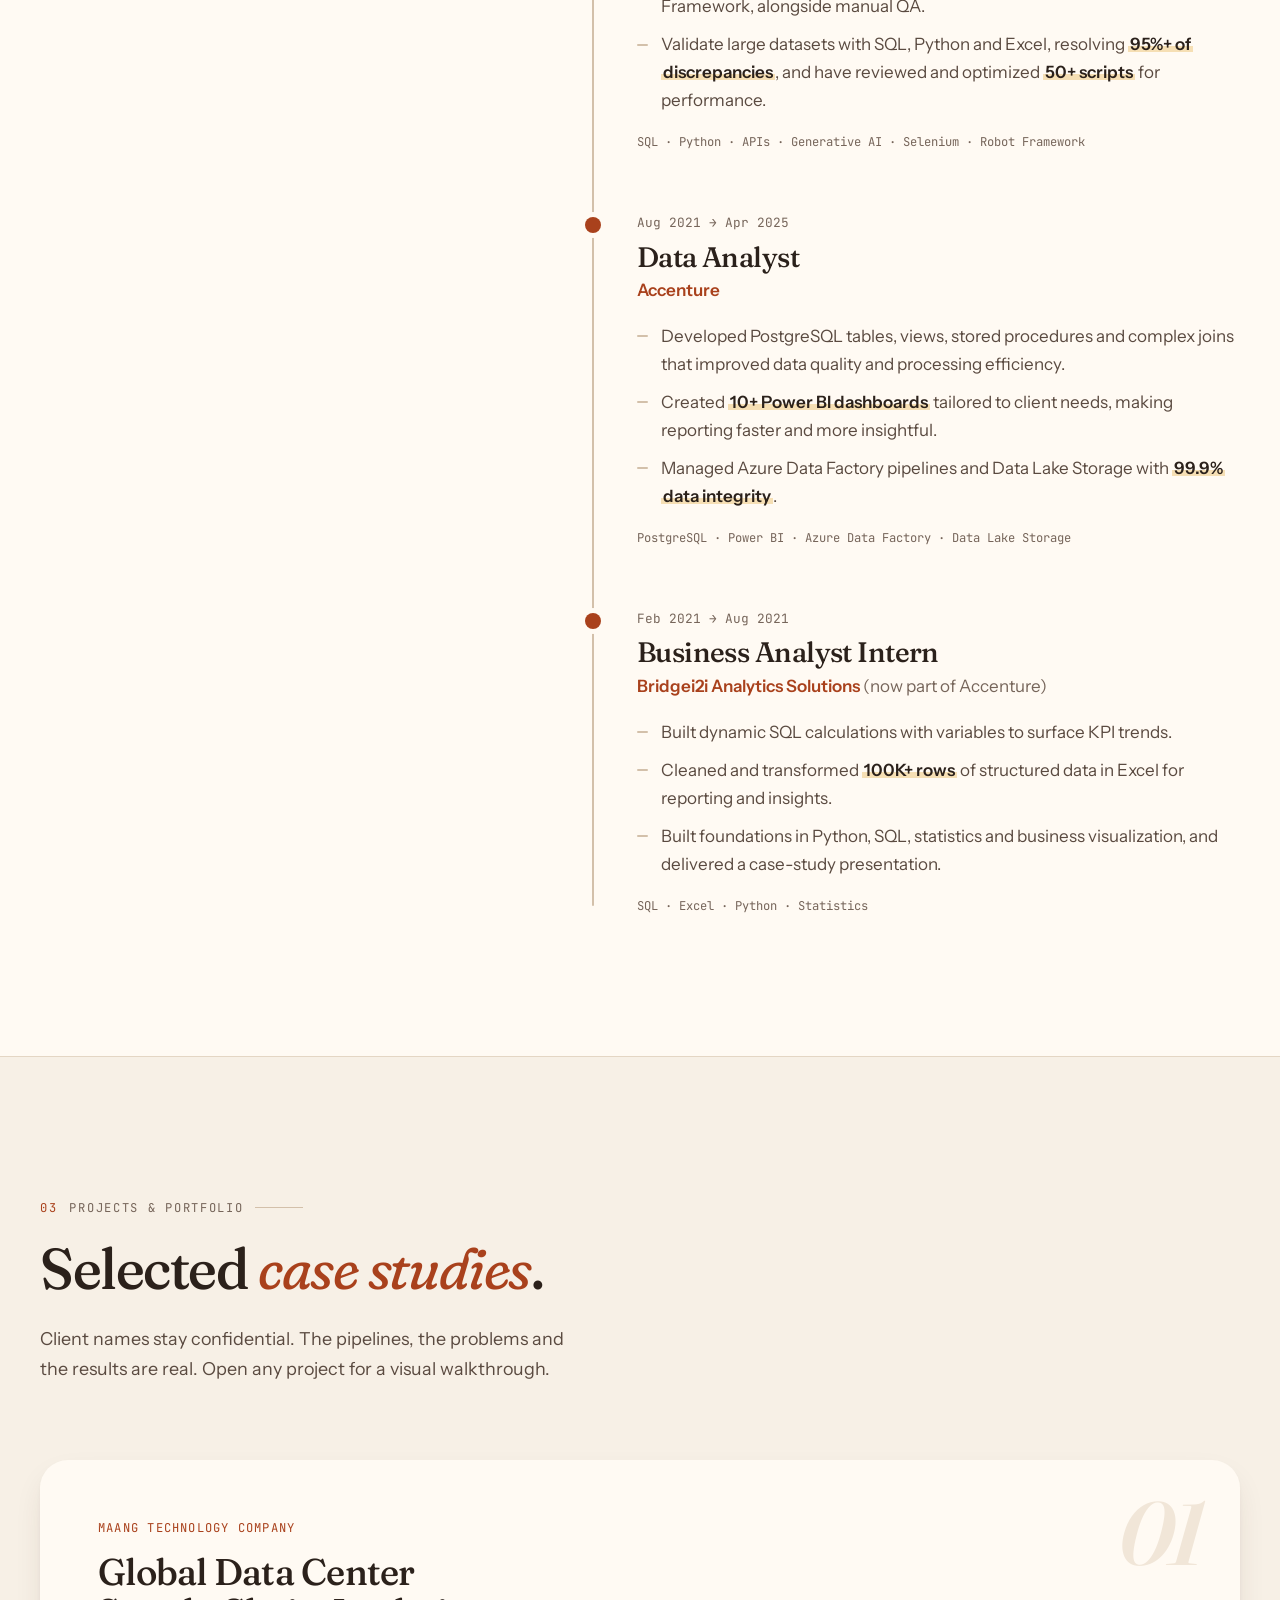
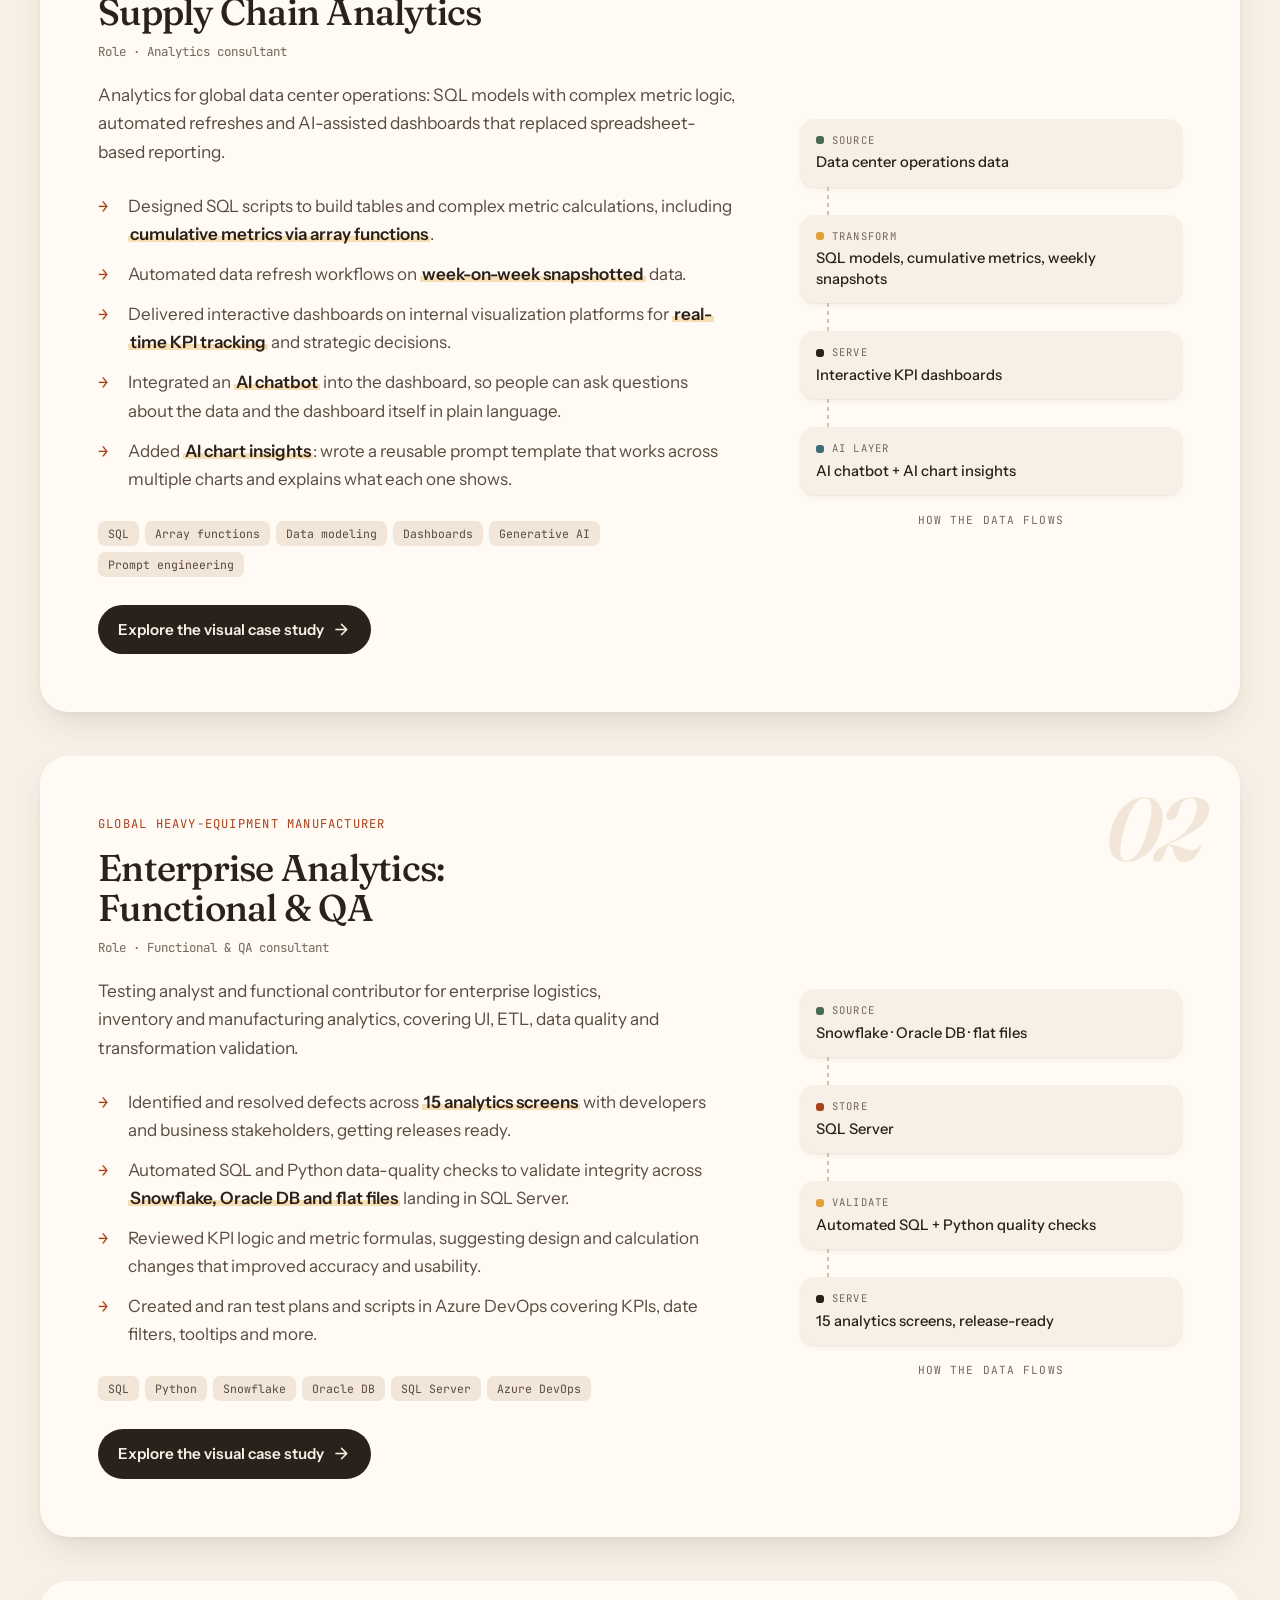
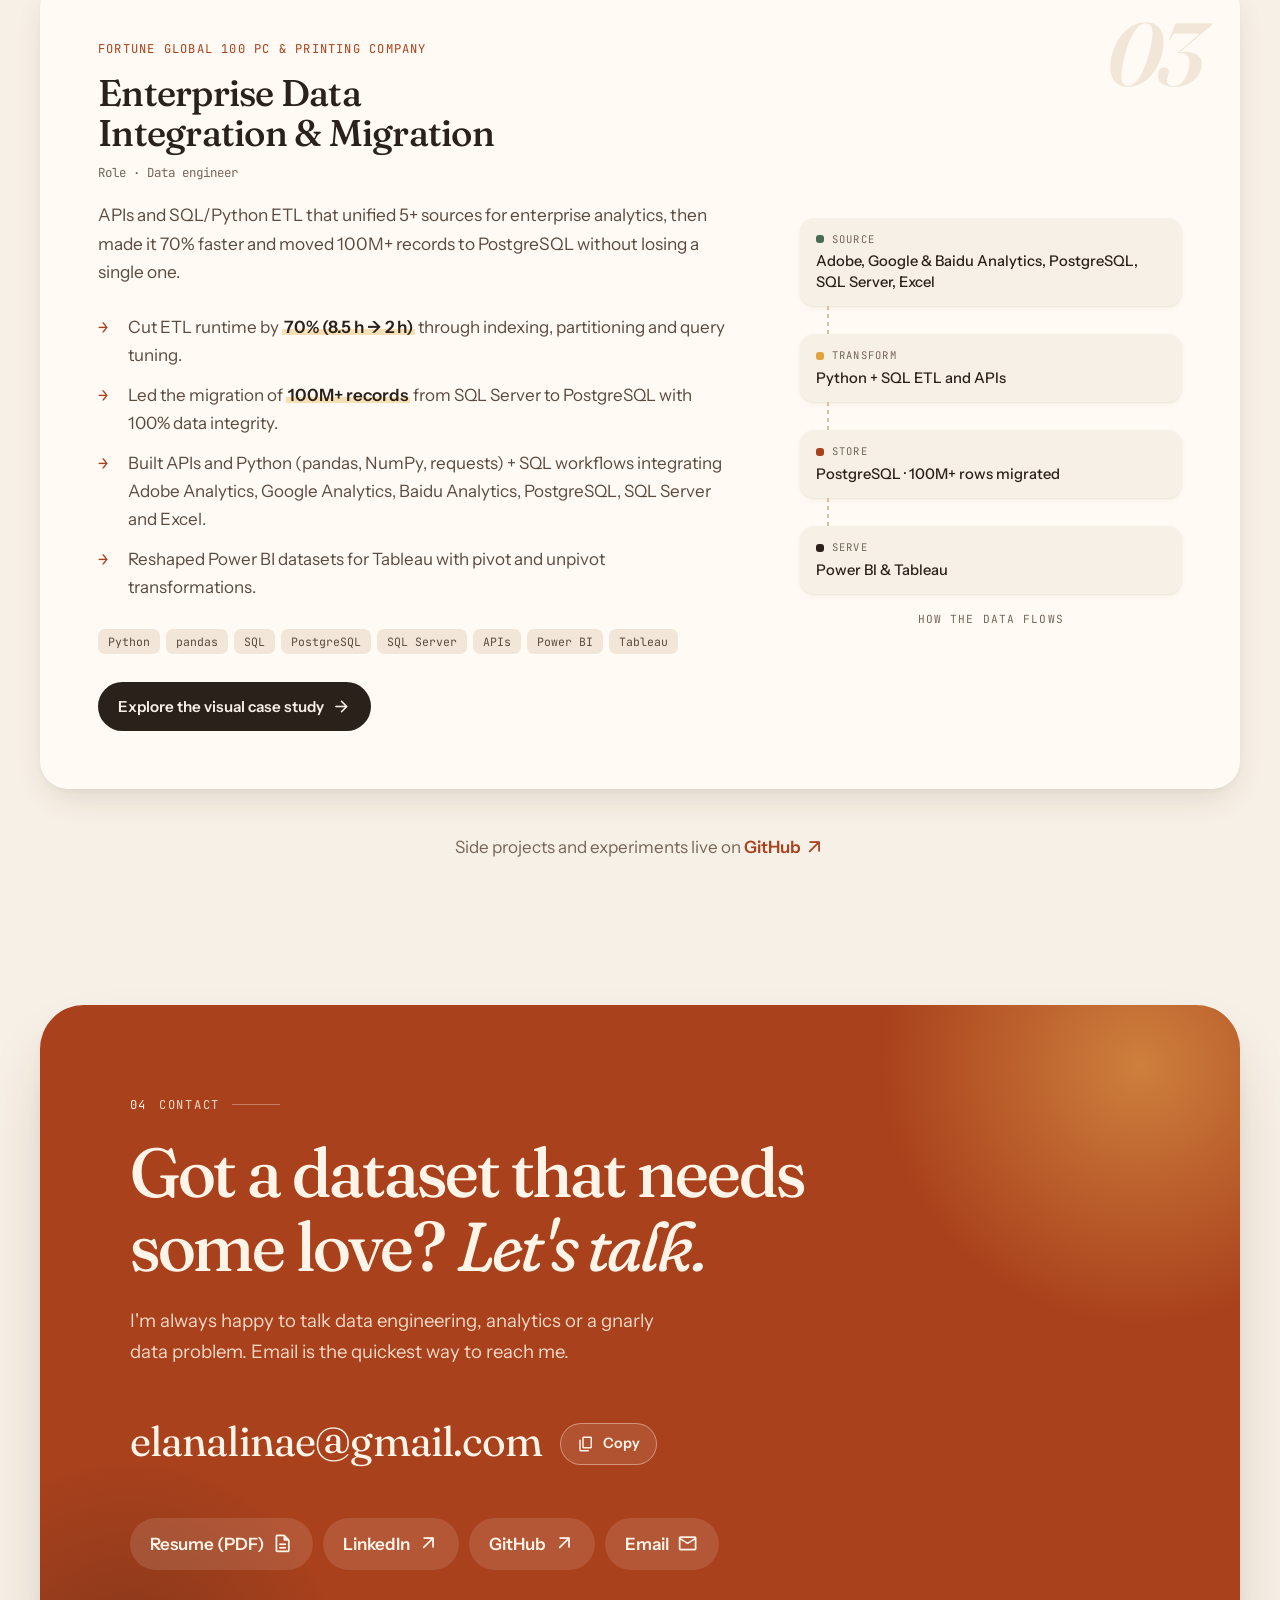
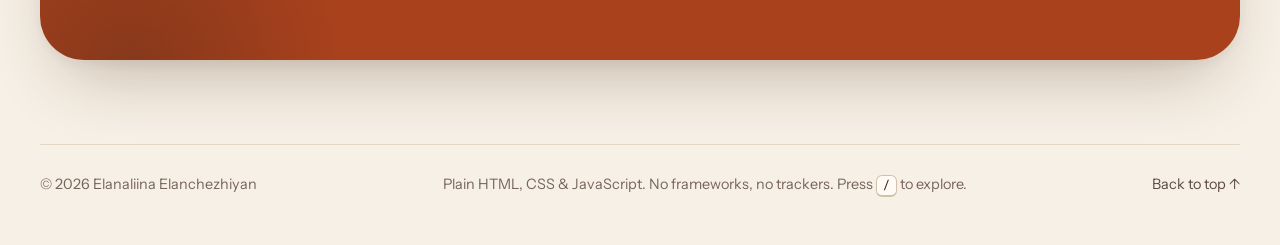
==== commit 12b7d18f: "Add updated 100% ATS-compatible resume PDF and link it across site" ====
--- a/index.html
+++ b/index.html
@@ -92,6 +92,7 @@
           <li><a href="#experience">Experience</a></li>
           <li><a href="#projects">Projects</a></li>
           <li><a href="#contact">Contact</a></li>
+          <li><a href="Elanaliina_Elanchezhiyan_Resume.pdf" target="_blank" rel="noopener">Resume</a></li>
         </ul>
       </nav>
 
@@ -134,6 +135,7 @@
           </p>
           <div class="hero__cta reveal" style="--d: .28s">
             <a class="btn btn--primary" href="#projects">See my work <span class="ms" aria-hidden="true">arrow_downward</span></a>
+            <a class="btn btn--ghost" href="Elanaliina_Elanchezhiyan_Resume.pdf" target="_blank" rel="noopener">Resume <span class="ms" aria-hidden="true">description</span></a>
             <a class="btn btn--ghost" href="#contact">Get in touch</a>
           </div>
         </div>
@@ -296,6 +298,7 @@
           <p class="eyebrow reveal"><span>02</span>Experience</p>
           <h2 class="section-title reveal" id="experience-title">Making data <em>flow</em> since 2021.</h2>
           <p class="section-lede reveal">From an analytics internship to owning ETL, migration and data-quality work for global clients, all within the Accenture family.</p>
+          <p class="reveal" style="--d: .12s; margin-top: 22px;"><a class="btn btn--ghost" href="Elanaliina_Elanchezhiyan_Resume.pdf" target="_blank" rel="noopener">Download ATS résumé (PDF) <span class="ms" aria-hidden="true">description</span></a></p>
         </header>
 
         <ol class="timeline">
@@ -463,6 +466,7 @@
             </button>
           </div>
           <ul class="contact__links">
+            <li><a href="Elanaliina_Elanchezhiyan_Resume.pdf" target="_blank" rel="noopener">Resume (PDF) <span class="ms" aria-hidden="true">description</span></a></li>
             <li><a href="https://www.linkedin.com/in/ela-naliina-lakshmi/" target="_blank" rel="noopener">LinkedIn <span class="ms" aria-hidden="true">arrow_outward</span></a></li>
             <li><a href="https://github.com/elanalina" target="_blank" rel="noopener">GitHub <span class="ms" aria-hidden="true">arrow_outward</span></a></li>
             <li><a href="mailto:elanalinae@gmail.com">Email <span class="ms" aria-hidden="true">mail</span></a></li>
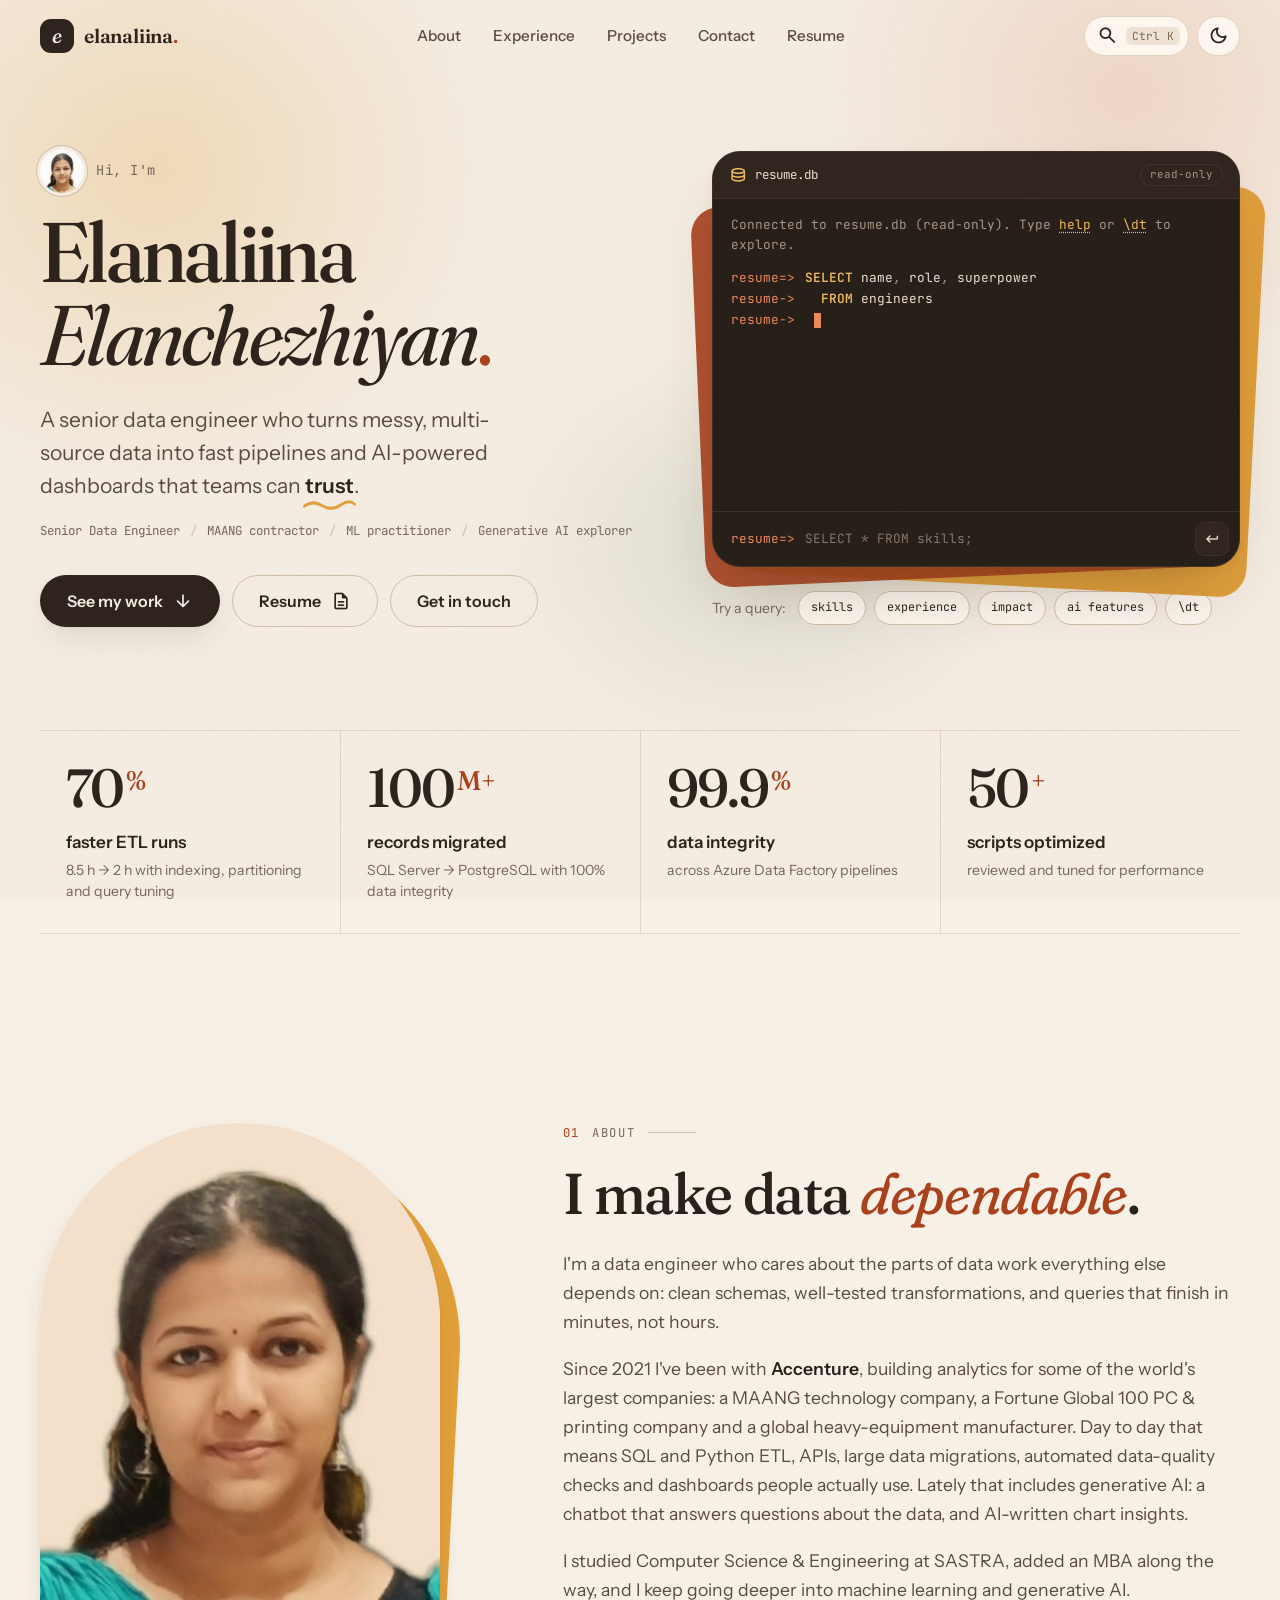
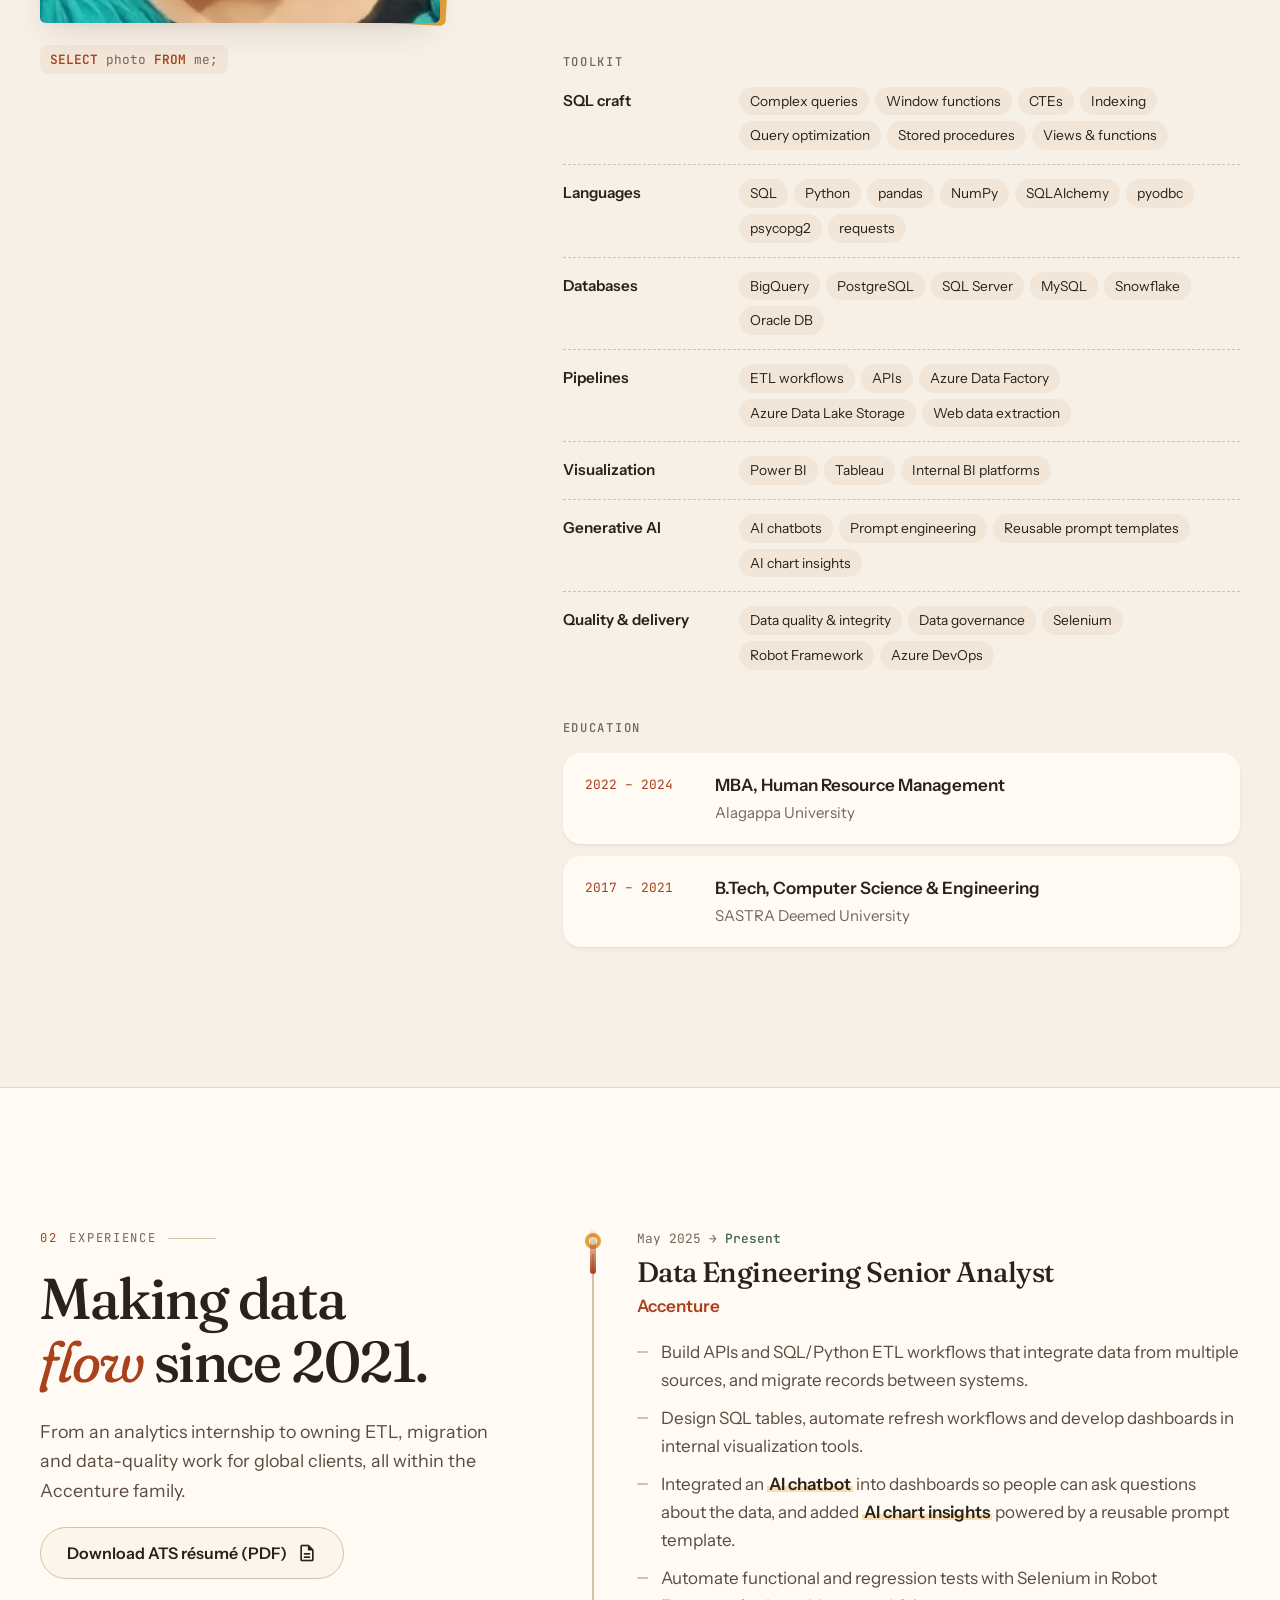
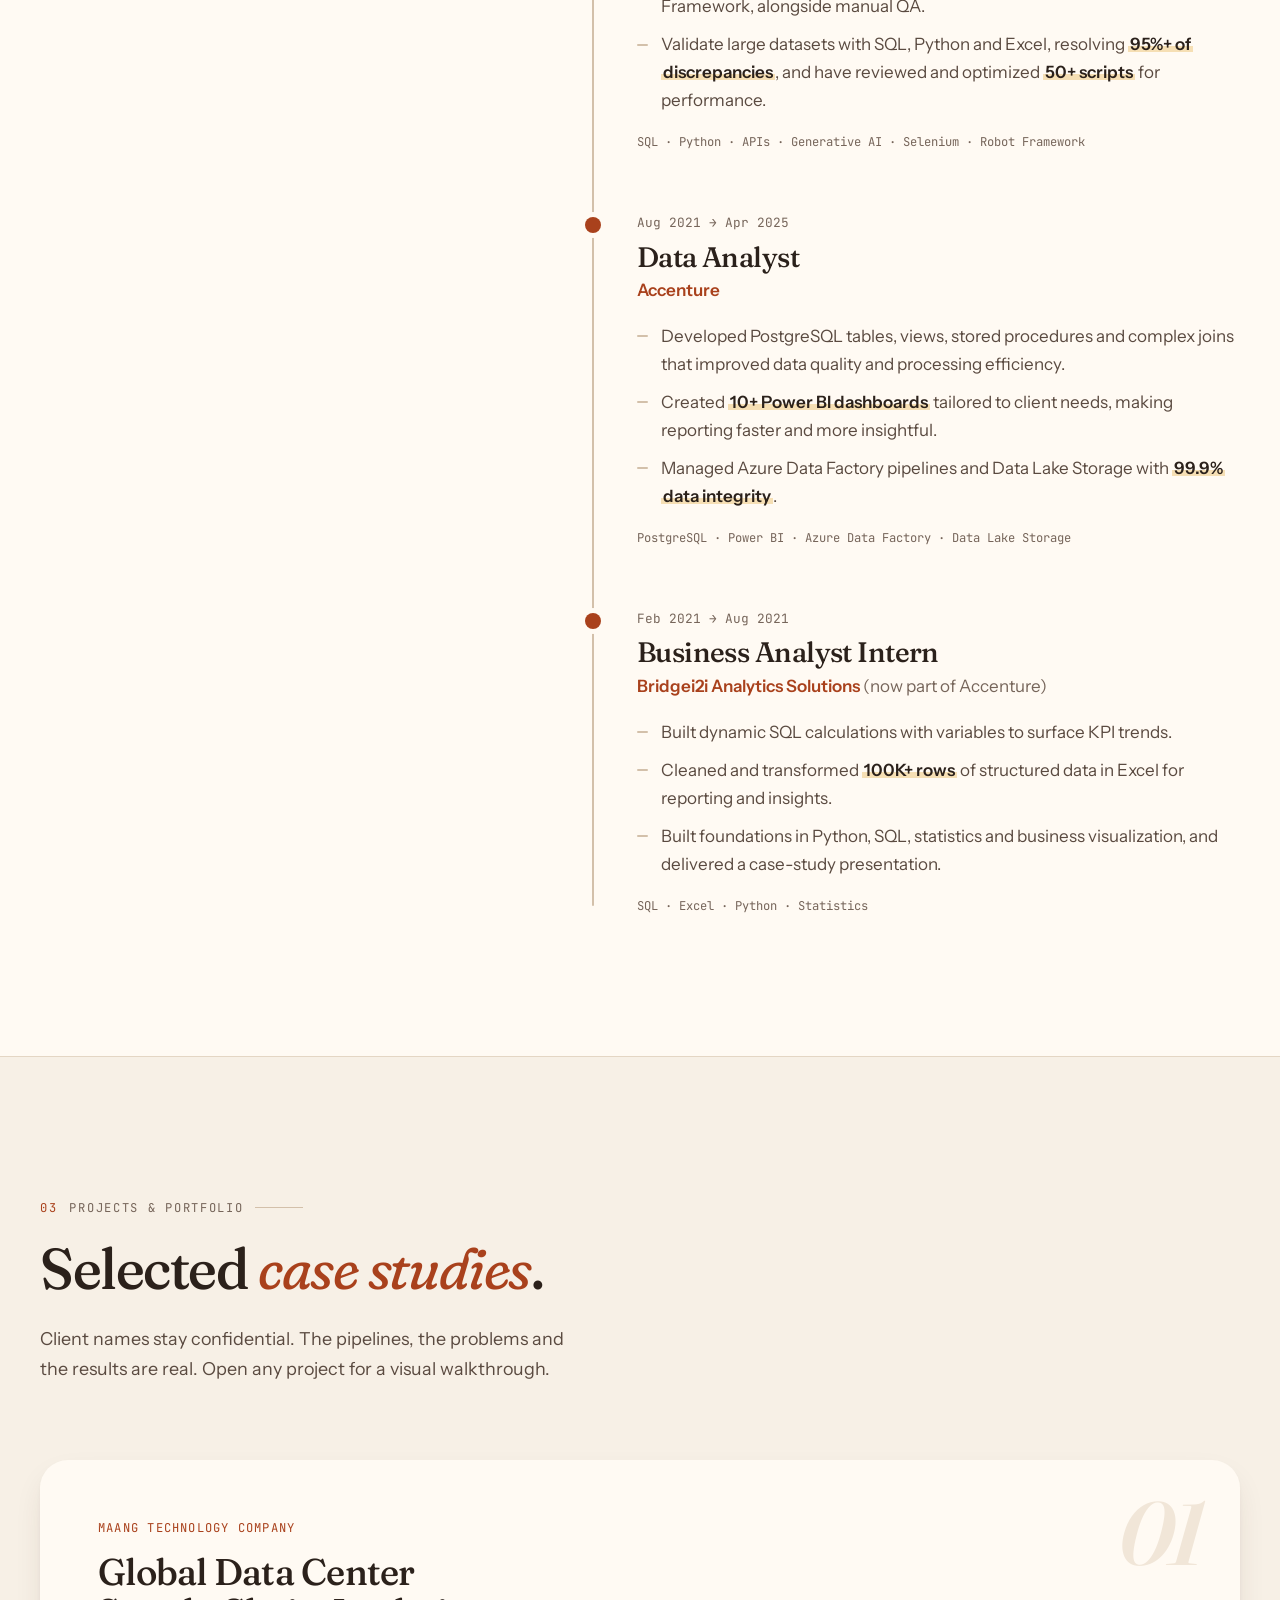
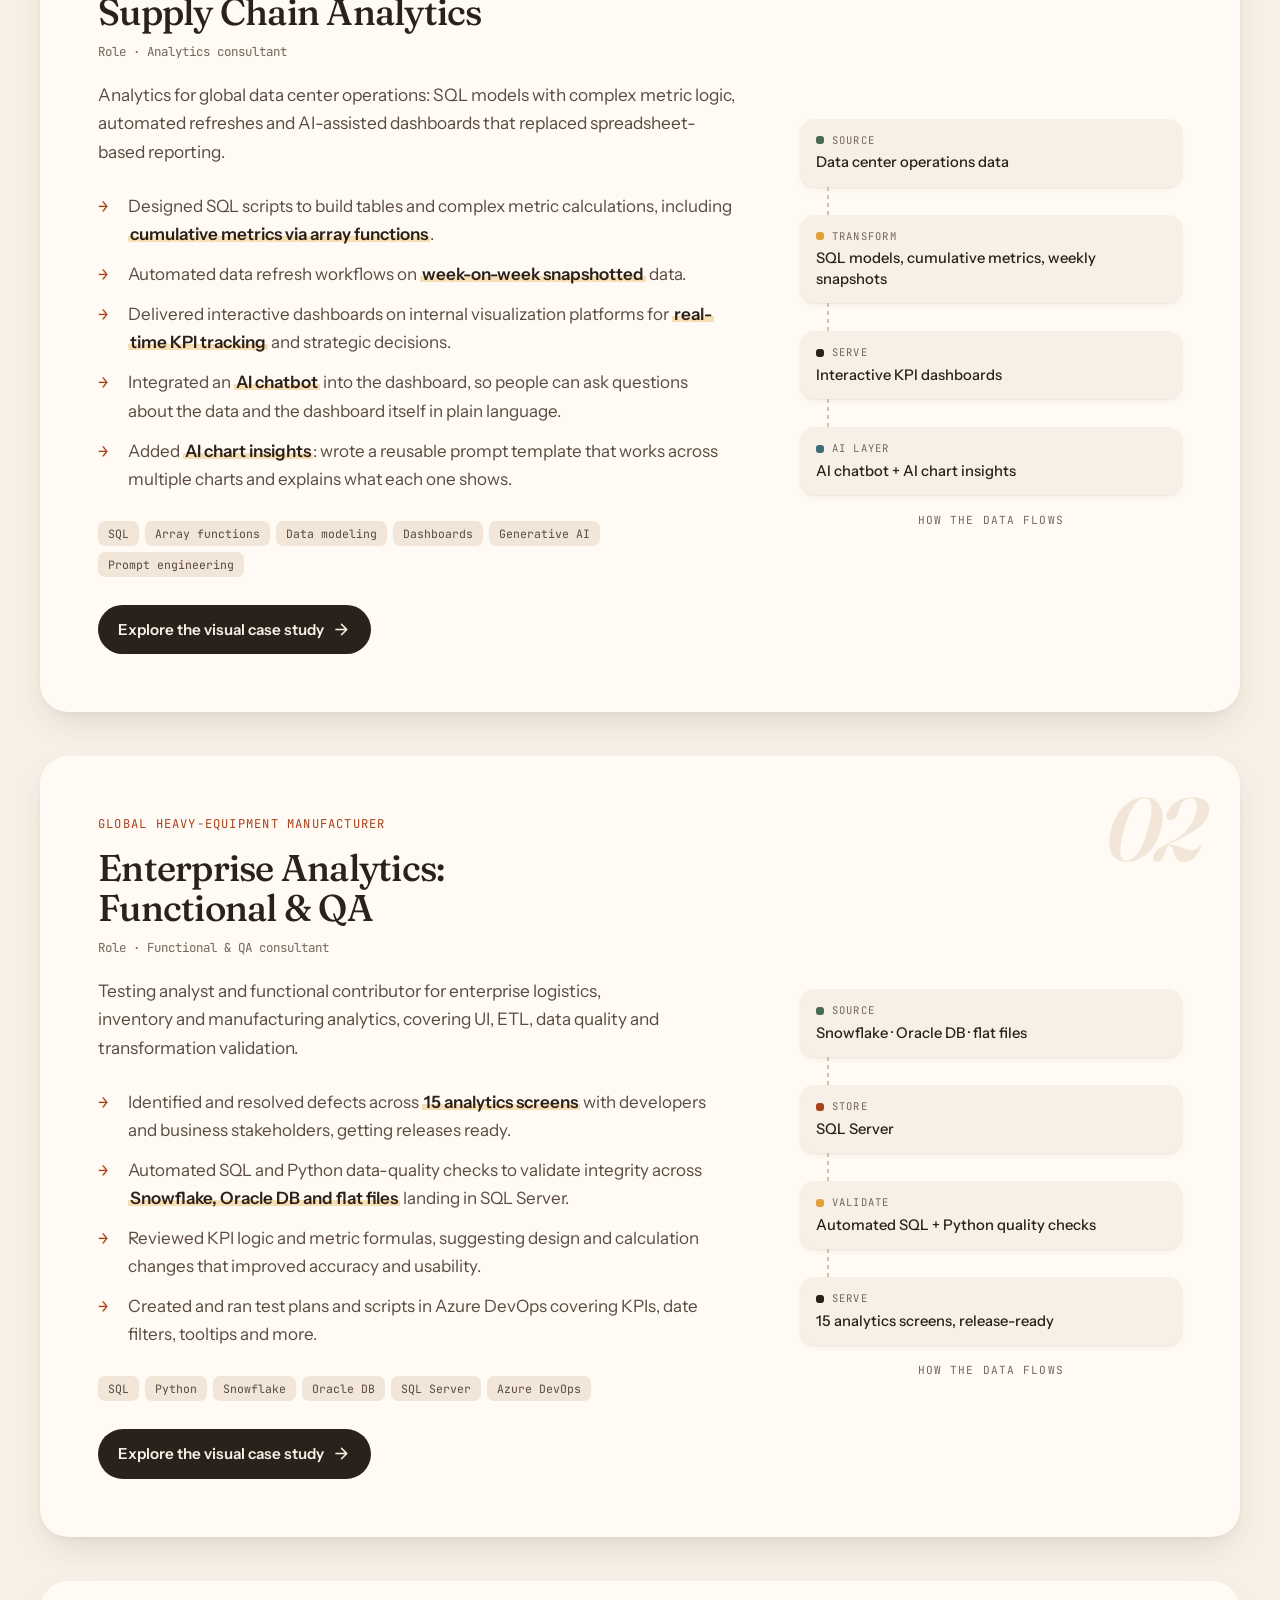
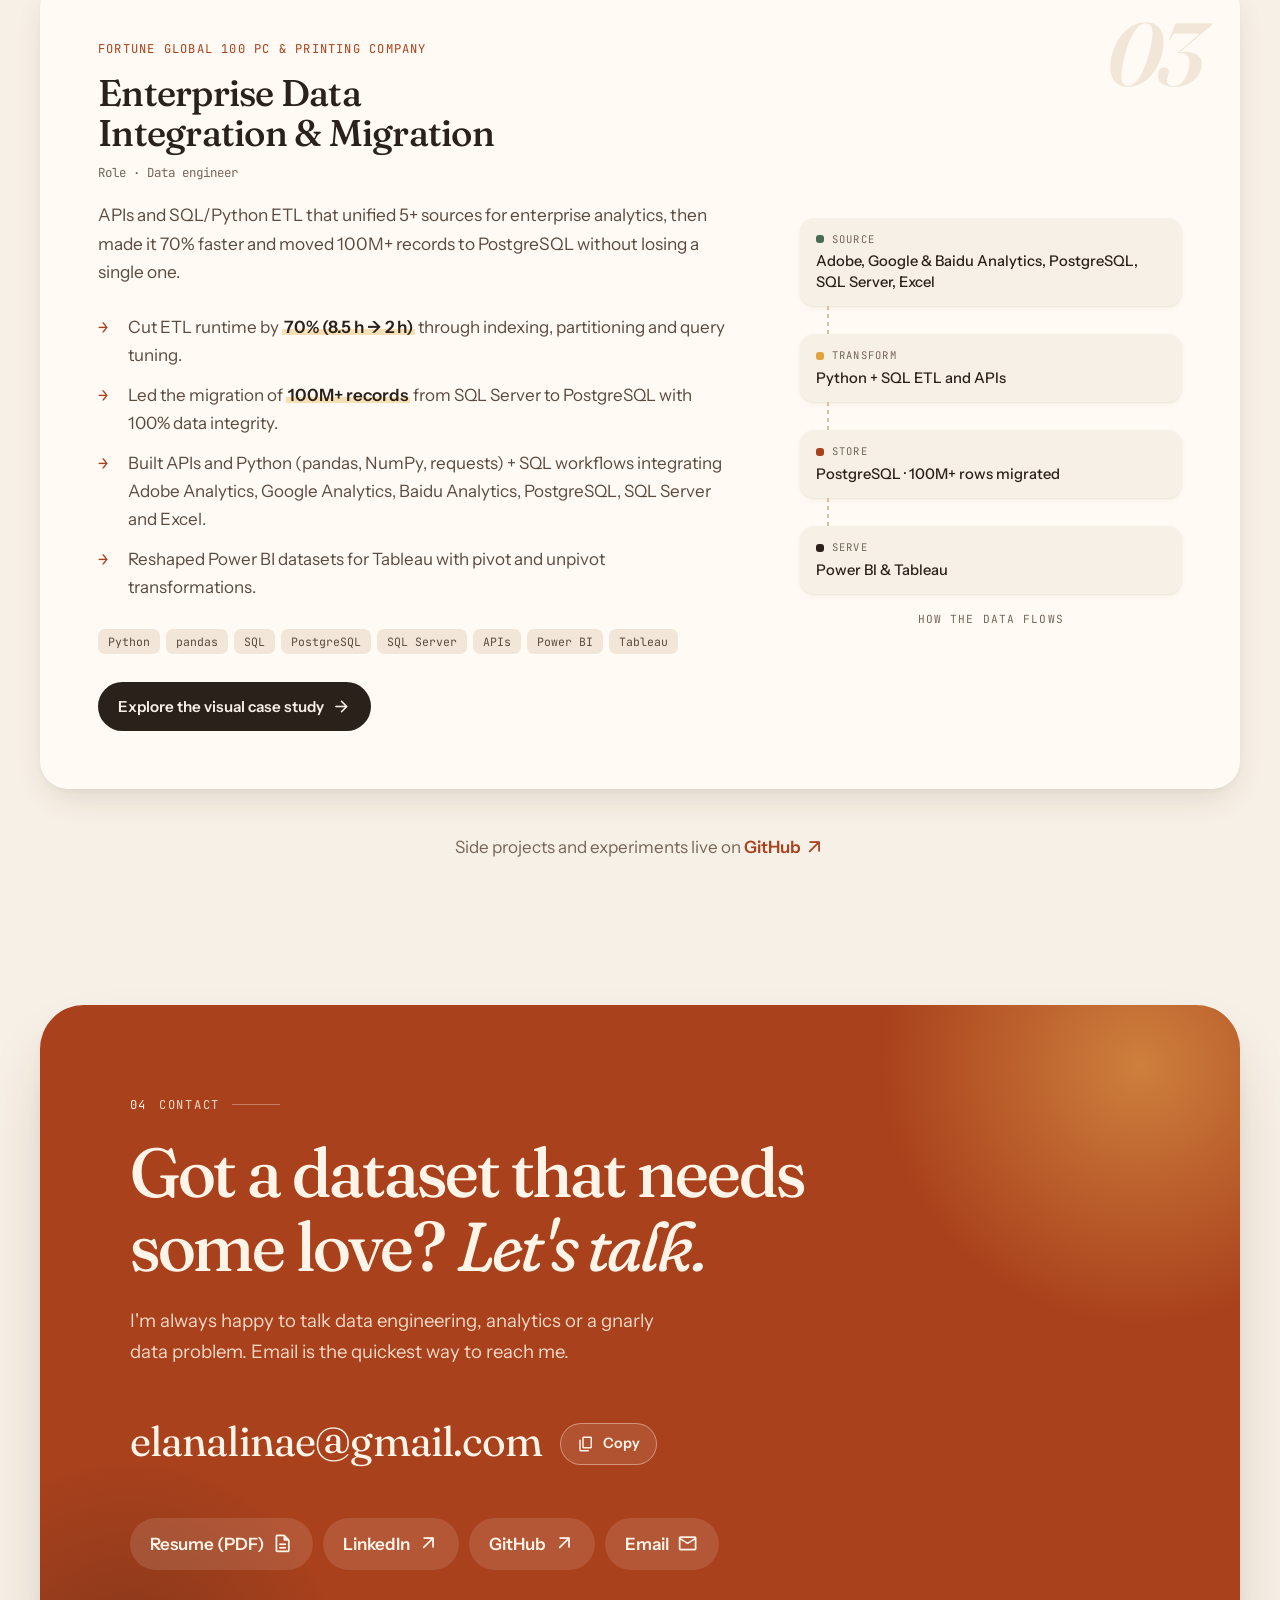
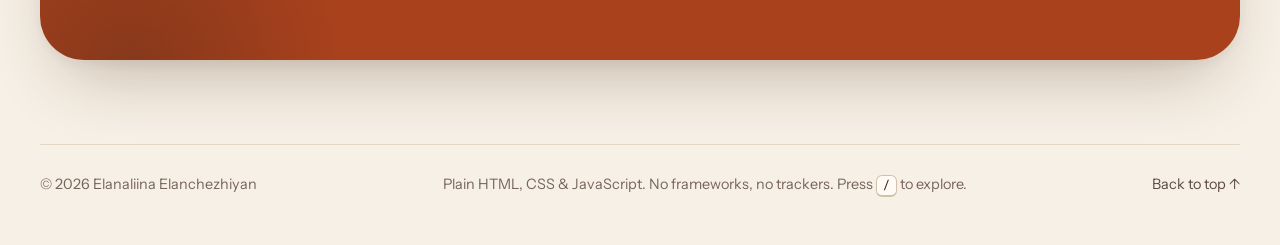
==== commit 16dd7760: "Remove Tamil Nadu, India from website education section and resume PDF" ====
--- a/index.html
+++ b/index.html
@@ -278,12 +278,12 @@
               <li>
                 <span class="edu__years">2022 – 2024</span>
                 <span class="edu__degree">MBA, Human Resource Management</span>
-                <span class="edu__school">Alagappa University · Tamil Nadu, India</span>
+                <span class="edu__school">Alagappa University</span>
               </li>
               <li>
                 <span class="edu__years">2017 – 2021</span>
                 <span class="edu__degree">B.Tech, Computer Science &amp; Engineering</span>
-                <span class="edu__school">SASTRA Deemed University · Tamil Nadu, India</span>
+                <span class="edu__school">SASTRA Deemed University</span>
               </li>
             </ul>
           </div>
--- a/assets/css/styles.css
+++ b/assets/css/styles.css
@@ -1375,8 +1375,10 @@
   .js .reveal { opacity: 1; translate: none; transition: none; }
   *, *::before, *::after {
     animation-duration: .001ms !important;
+    animation-delay: 0s !important;
     animation-iteration-count: 1 !important;
     transition-duration: .001ms !important;
+    transition-delay: 0s !important;
   }
   .squiggle path { stroke-dashoffset: 0; }
 }
